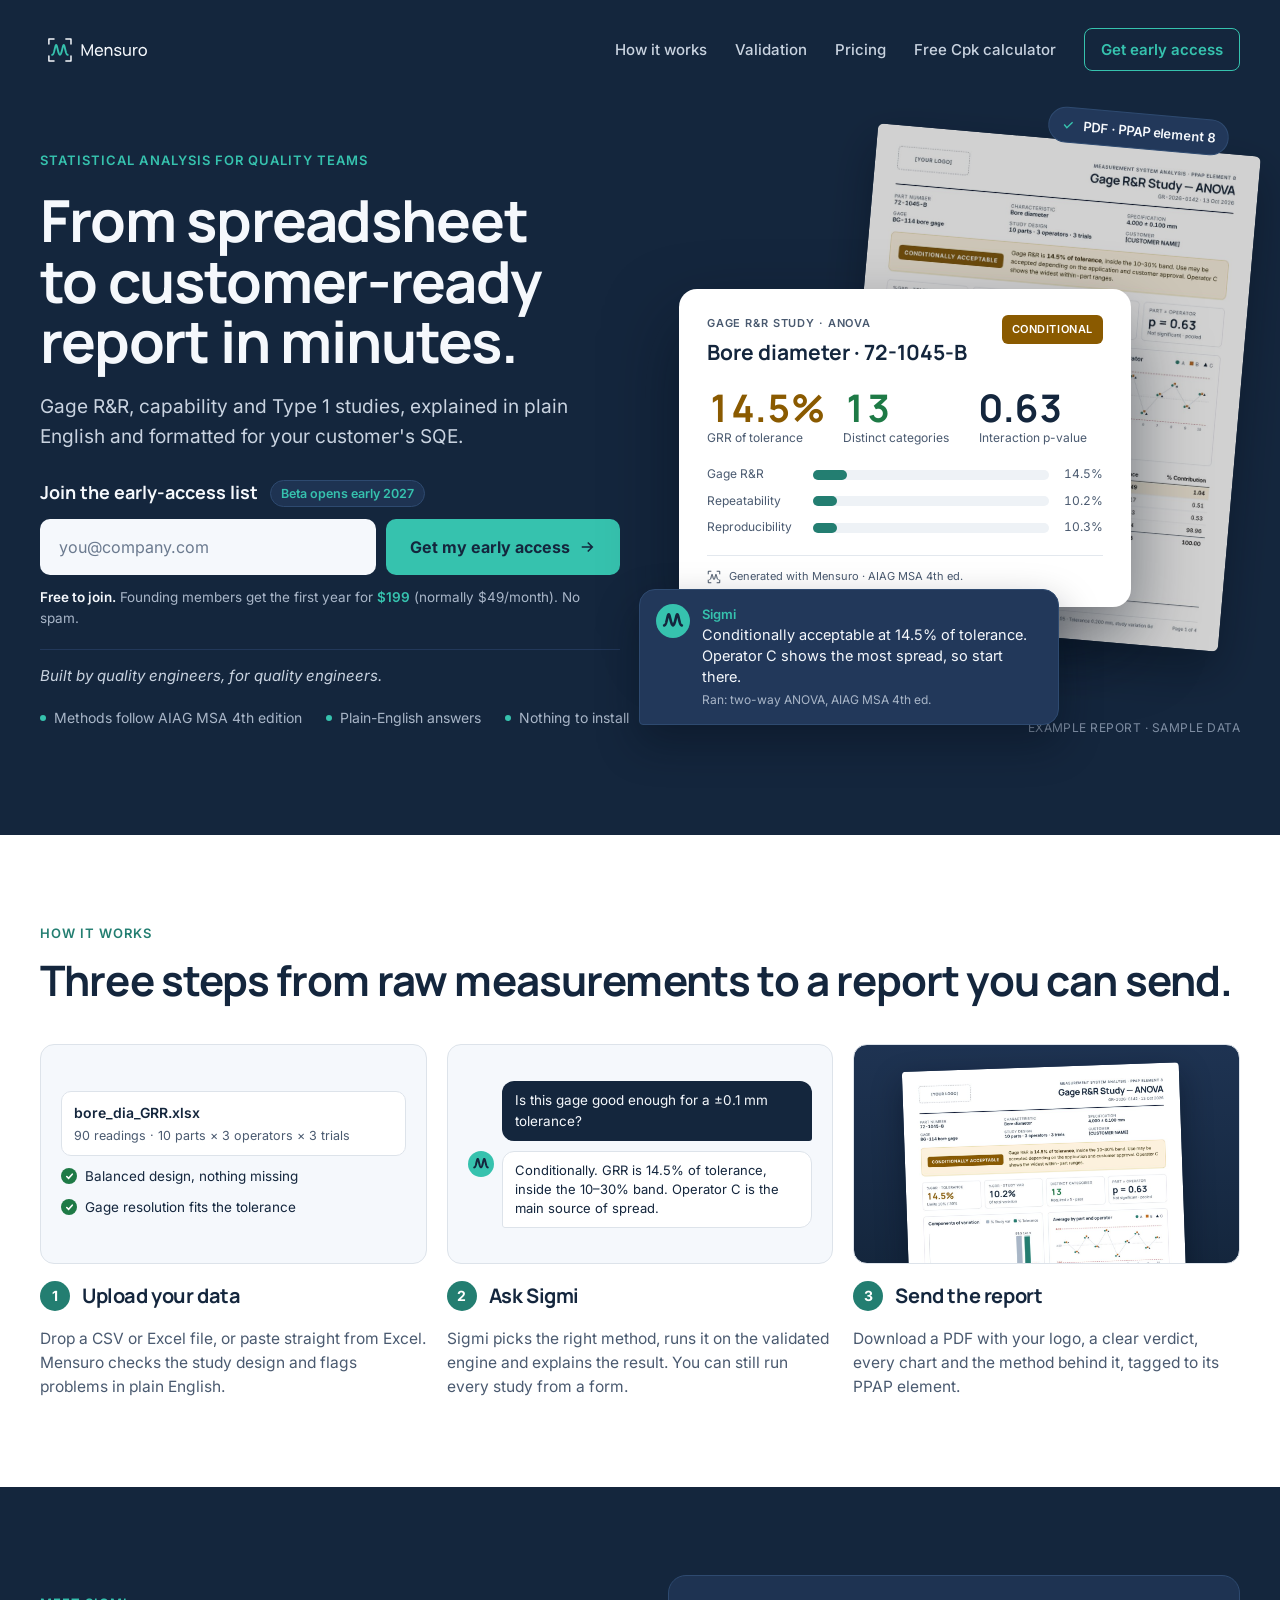
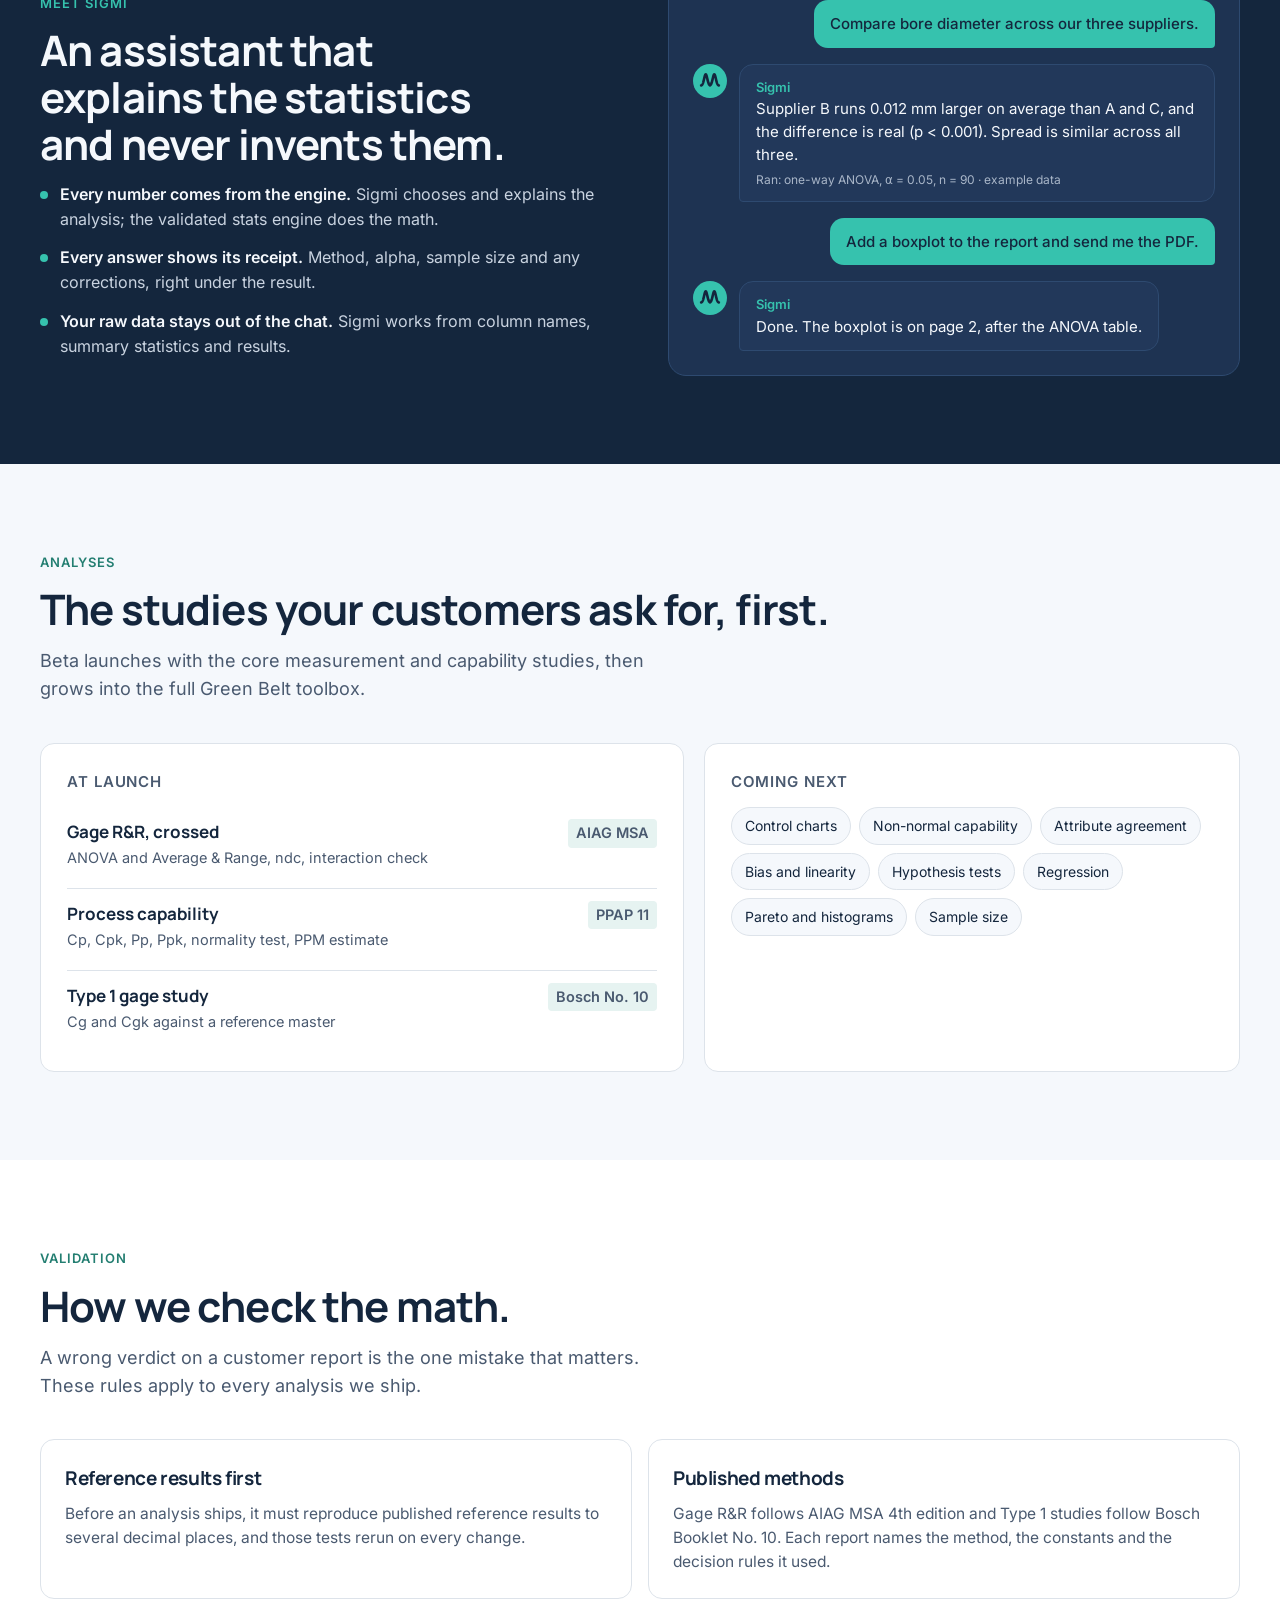
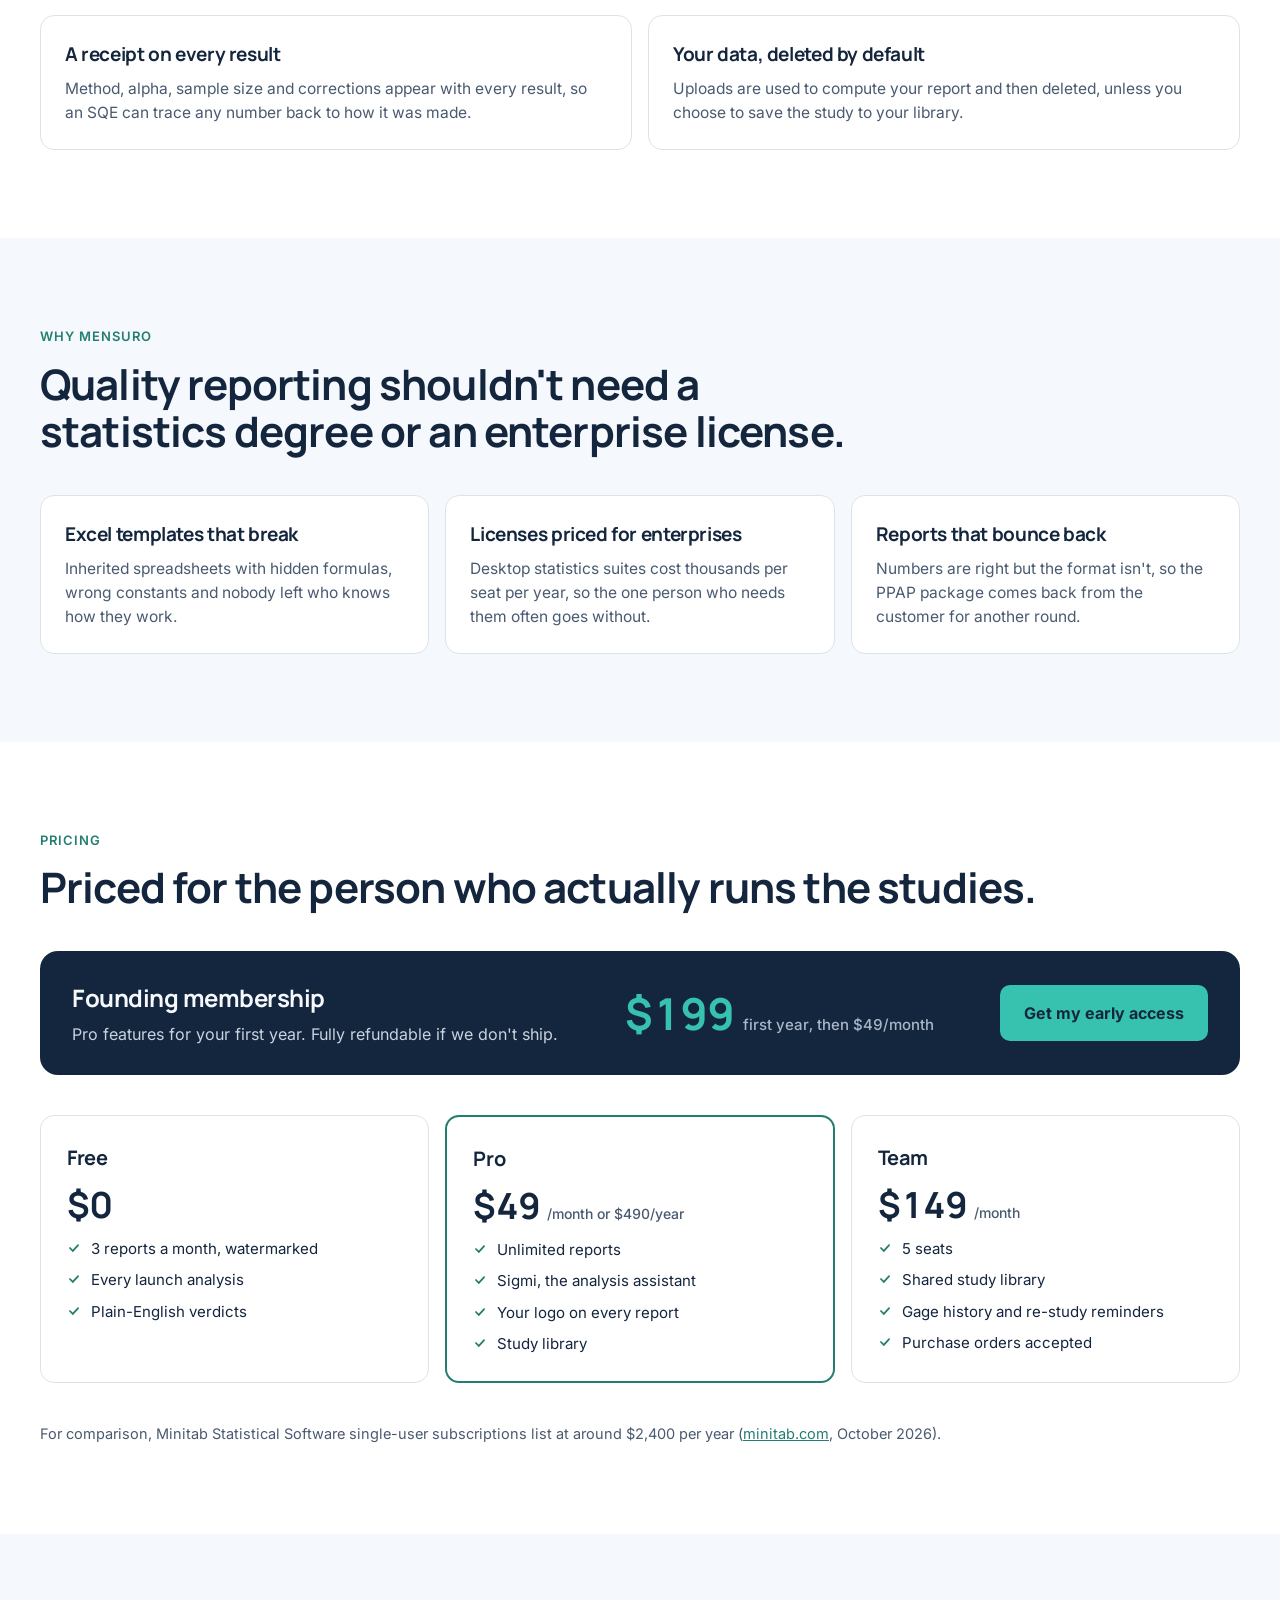
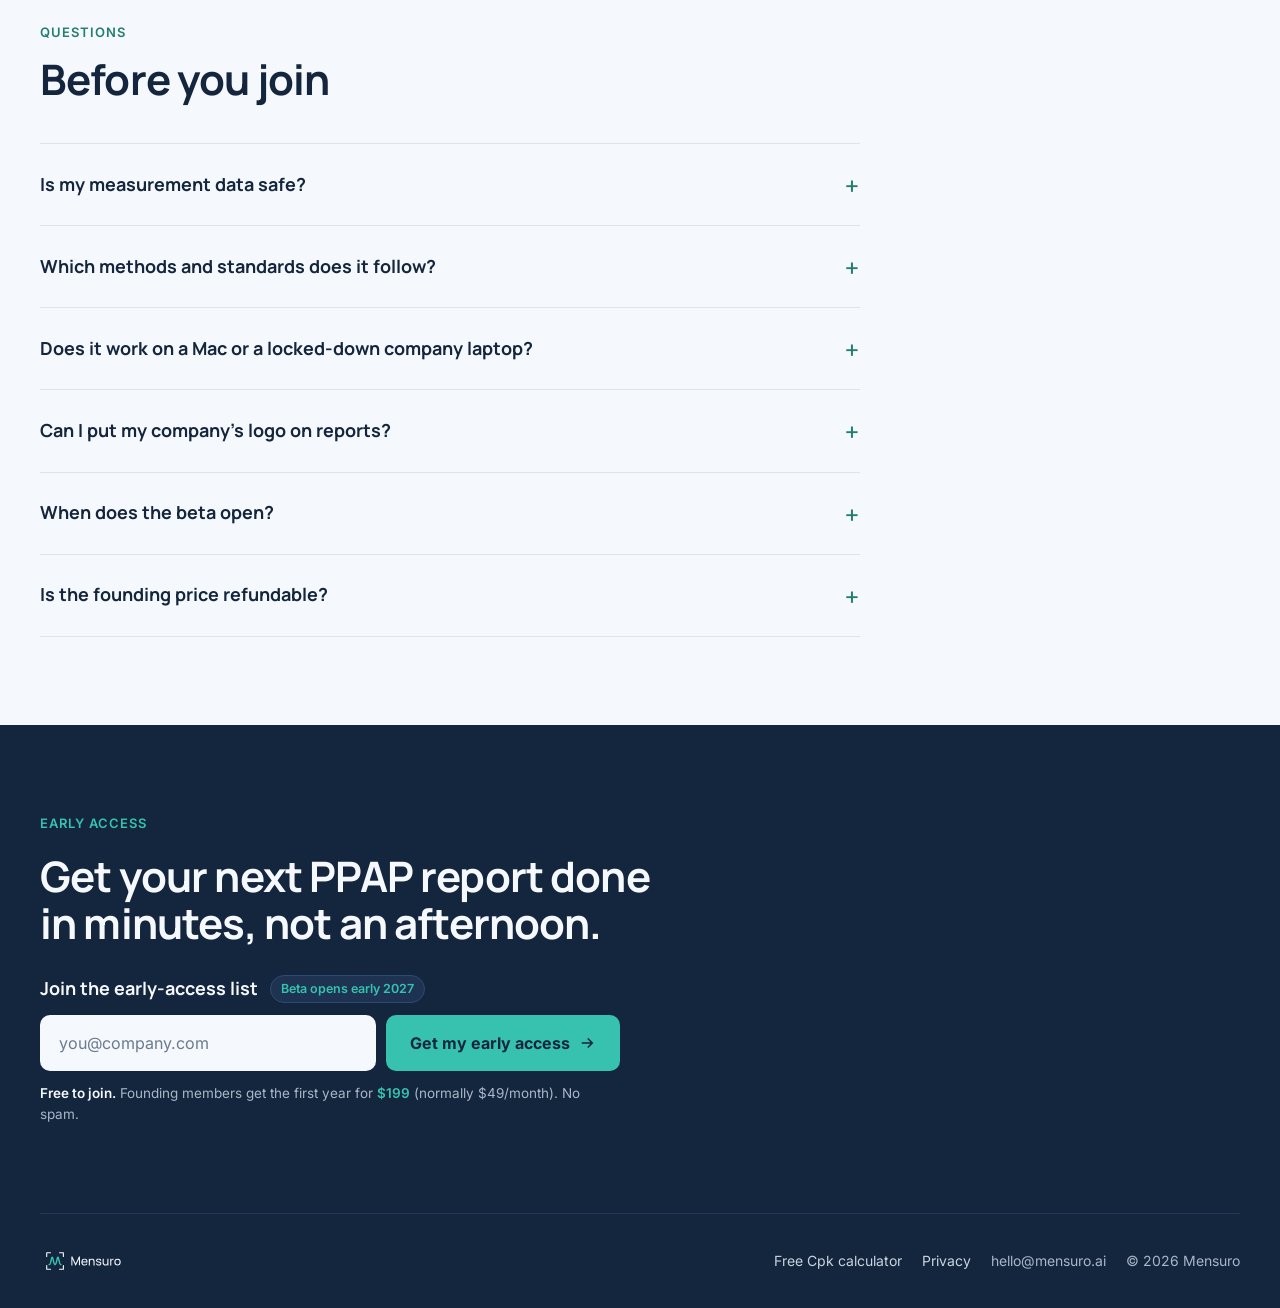
==== index.html @ 9a910d78 "Calculator: "Get the full report" button under the results Primary button beside "Copy results" that" ====
<!doctype html>
<html lang="en">
<head>
<meta charset="utf-8">
<meta name="viewport" content="width=device-width, initial-scale=1, viewport-fit=cover">
<title>Mensuro</title>
<meta name="description" content="Gage R&amp;R, capability and Type 1 studies, explained in plain English and formatted for your customer's SQE. Join the early-access list.">
<link rel="canonical" href="https://mensuro.netlify.app/">
<meta property="og:type" content="website">
<meta property="og:site_name" content="Mensuro">
<meta property="og:title" content="Mensuro: from spreadsheet to customer-ready report in minutes">
<meta property="og:description" content="Statistical analysis for quality teams. Gage R&amp;R, capability and Type 1 studies in plain English. Join the early-access list.">
<meta property="og:url" content="https://mensuro.netlify.app/">
<meta property="og:image" content="https://mensuro.netlify.app/assets/og-image.jpg">
<meta name="twitter:card" content="summary_large_image">
<meta name="theme-color" content="#14263D">
<link rel="icon" href="assets/mensuro-favicon.svg" type="image/svg+xml">
<link rel="icon" href="assets/favicon-32.png" sizes="32x32" type="image/png">
<link rel="apple-touch-icon" href="assets/apple-touch-icon.png">
<link rel="stylesheet" href="assets/fonts.css?v=20261018d">
<link rel="stylesheet" href="assets/site.css?v=20261018d">
<!-- Analytics: once Plausible (or similar) is set up, add its one-line script tag here. -->
</head>
<body>

<div class="band band-ink">
  <div class="wrap">
    <header class="nav">
      <a href="#top" aria-label="Mensuro home"><img src="assets/mensuro-lockup-dark-bg.svg" alt="Mensuro" width="423" height="148"></a>
      <nav class="nav-links" aria-label="Main">
        <a href="#how">How it works</a>
        <a href="#validation">Validation</a>
        <a href="#pricing">Pricing</a>
        <a href="cpk-calculator.html">Free Cpk calculator</a>
        <a class="nav-cta" href="#join">Get early access</a>
      </nav>
    </header>

    <main id="top">
      <section class="hero" aria-labelledby="hero-title">
        <div class="hero-copy">
          <div class="eyebrow">Statistical analysis for quality teams</div>
          <h1 id="hero-title">From spreadsheet to customer-ready report in minutes.</h1>
          <p class="sub">Gage R&amp;R, capability and Type 1 studies, explained in plain English and formatted for your customer's SQE.</p>

          <form class="join join-form" id="join" name="early-access" action="thanks.html" method="POST" data-netlify="true" netlify-honeypot="company-website" novalidate>
            <input type="hidden" name="form-name" value="early-access">
            <input type="hidden" name="source" value="hero">
            <p hidden><label>Leave this empty <input name="company-website"></label></p>
            <label class="join-label" for="email-hero">Join the early-access list <span class="when">Beta opens early 2027</span></label>
            <div class="join-row">
              <input id="email-hero" name="email_address" type="email" autocomplete="email" placeholder="you@company.com" required>
              <button class="btn" type="submit">Get my early access
                <svg width="18" height="18" viewBox="0 0 24 24" fill="none" stroke="currentColor" stroke-width="2.2" aria-hidden="true"><path d="M5 12h14M13 6l6 6-6 6"/></svg>
              </button>
            </div>
            <p class="form-error" role="alert" hidden></p>
            <p class="micro"><b>Free to join.</b> Founding members get the first year for <b class="price">$199</b> (normally $49/month). No spam.</p>
          </form>

          <p class="founder">Built by quality engineers, for quality engineers.</p>
          <ul class="trust">
            <li>Methods follow AIAG MSA 4th edition</li>
            <li>Plain-English answers</li>
            <li>Nothing to install</li>
          </ul>
        </div>

        <div class="hero-visual" aria-label="Example Mensuro result with a customer-ready report behind it">
          <div class="sheet-tag">
            <svg width="14" height="14" viewBox="0 0 24 24" fill="none" stroke="#36C2AE" stroke-width="2.4" aria-hidden="true"><path d="M5 12l5 5 9-10"/></svg>PDF · PPAP element 8
          </div>
          <div class="sheet"><img src="assets/report-page.jpg" alt="Example page 1 of a Gage R&amp;R report" width="960" height="1242" loading="eager"></div>

          <div class="card">
            <div class="card-top">
              <div><div class="card-label">Gage R&amp;R study · ANOVA</div><div class="card-title">Bore diameter · 72-1045-B</div></div>
              <span class="pill-cond">CONDITIONAL</span>
            </div>
            <div class="kpis">
              <div><div class="kv" style="color: var(--cond)">14.5%</div><div class="kl">GRR of tolerance</div></div>
              <div><div class="kv" style="color: var(--pass)">13</div><div class="kl">Distinct categories</div></div>
              <div><div class="kv">0.63</div><div class="kl">Interaction p-value</div></div>
            </div>
            <div class="bars">
              <div class="bar"><span>Gage R&amp;R</span><div class="track"><div class="fill" style="width: 14.5%"></div></div><span class="v">14.5%</span></div>
              <div class="bar"><span>Repeatability</span><div class="track"><div class="fill" style="width: 10.2%"></div></div><span class="v">10.2%</span></div>
              <div class="bar"><span>Reproducibility</span><div class="track"><div class="fill" style="width: 10.3%"></div></div><span class="v">10.3%</span></div>
            </div>
            <div class="card-foot"><img src="assets/mensuro-mark-mono-ink.svg" alt="" width="14" height="14">Generated with Mensuro · AIAG MSA 4th ed.</div>
          </div>

          <div class="bubble">
            <img src="assets/sigmi-avatar.svg" alt="" width="34" height="34">
            <div>
              <div class="who">Sigmi</div>
              <div class="said">Conditionally acceptable at 14.5% of tolerance. Operator C shows the most spread, so start there.</div>
              <div class="receipt">Ran: two-way ANOVA, AIAG MSA 4th ed.</div>
            </div>
          </div>
          <div class="example-note">Example report · sample data</div>
        </div>
      </section>
    </main>
  </div>
</div>

<div class="band band-white">
  <section class="wrap section" id="how" aria-labelledby="how-title">
    <div class="head">
      <div class="eyebrow">How it works</div>
      <h2 class="h2" id="how-title">Three steps from raw measurements to a report you can send.</h2>
    </div>
    <div class="steps">
      <div class="step">
        <div class="step-visual">
          <div class="file-chip">bore_dia_GRR.xlsx<small>90 readings · 10 parts × 3 operators × 3 trials</small></div>
          <div class="check">Balanced design, nothing missing</div>
          <div class="check">Gage resolution fits the tolerance</div>
        </div>
        <div class="step-head"><span class="step-num">1</span><h3>Upload your data</h3></div>
        <p>Drop a CSV or Excel file, or paste straight from Excel. Mensuro checks the study design and flags problems in plain English.</p>
      </div>
      <div class="step">
        <div class="step-visual">
          <div class="mini-msg">Is this gage good enough for a ±0.1 mm tolerance?</div>
          <div class="mini-reply"><img src="assets/sigmi-avatar.svg" alt="" width="26" height="26"><div>Conditionally. GRR is 14.5% of tolerance, inside the 10–30% band. Operator C is the main source of spread.</div></div>
        </div>
        <div class="step-head"><span class="step-num">2</span><h3>Ask Sigmi</h3></div>
        <p>Sigmi picks the right method, runs it on the validated engine and explains the result. You can still run every study from a form.</p>
      </div>
      <div class="step">
        <div class="step-visual report"><img src="assets/report-page.jpg" alt="" width="960" height="1242" loading="lazy"></div>
        <div class="step-head"><span class="step-num">3</span><h3>Send the report</h3></div>
        <p>Download a PDF with your logo, a clear verdict, every chart and the method behind it, tagged to its PPAP element.</p>
      </div>
    </div>
  </section>
</div>

<div class="band band-ink">
  <section class="wrap section" aria-labelledby="sigmi-title">
    <div class="sigmi">
      <div class="head">
        <div class="eyebrow">Meet Sigmi</div>
        <h2 class="h2" id="sigmi-title">An assistant that explains the statistics and never invents them.</h2>
        <ul class="rules">
          <li><span><b>Every number comes from the engine.</b> Sigmi chooses and explains the analysis; the validated stats engine does the math.</span></li>
          <li><span><b>Every answer shows its receipt.</b> Method, alpha, sample size and any corrections, right under the result.</span></li>
          <li><span><b>Your raw data stays out of the chat.</b> Sigmi works from column names, summary statistics and results.</span></li>
        </ul>
      </div>
      <div class="chat" aria-label="Example conversation with Sigmi">
        <div class="you">Compare bore diameter across our three suppliers.</div>
        <div class="her"><img src="assets/sigmi-avatar.svg" alt="" width="34" height="34">
          <div><div class="who">Sigmi</div>Supplier B runs 0.012 mm larger on average than A and C, and the difference is real (p &lt; 0.001). Spread is similar across all three.<div class="receipt">Ran: one-way ANOVA, α = 0.05, n = 90 · example data</div></div>
        </div>
        <div class="you">Add a boxplot to the report and send me the PDF.</div>
        <div class="her"><img src="assets/sigmi-avatar.svg" alt="" width="34" height="34">
          <div><div class="who">Sigmi</div>Done. The boxplot is on page 2, after the ANOVA table.</div>
        </div>
      </div>
    </div>
  </section>
</div>

<div class="band band-paper">
  <section class="wrap section" aria-labelledby="analyses-title">
    <div class="head">
      <div class="eyebrow">Analyses</div>
      <h2 class="h2" id="analyses-title">The studies your customers ask for, first.</h2>
      <p class="lede">Beta launches with the core measurement and capability studies, then grows into the full Green Belt toolbox.</p>
    </div>
    <div class="analyses">
      <div class="panel">
        <h3>At launch</h3>
        <div class="row"><div class="row-text"><strong>Gage R&amp;R, crossed</strong><span>ANOVA and Average &amp; Range, ndc, interaction check</span></div><span class="tag">AIAG MSA</span></div>
        <div class="row"><div class="row-text"><strong>Process capability</strong><span>Cp, Cpk, Pp, Ppk, normality test, PPM estimate</span></div><span class="tag">PPAP 11</span></div>
        <div class="row"><div class="row-text"><strong>Type 1 gage study</strong><span>Cg and Cgk against a reference master</span></div><span class="tag">Bosch No. 10</span></div>
      </div>
      <div class="panel">
        <h3>Coming next</h3>
        <ul class="soon">
          <li>Control charts</li><li>Non-normal capability</li><li>Attribute agreement</li><li>Bias and linearity</li>
          <li>Hypothesis tests</li><li>Regression</li><li>Pareto and histograms</li><li>Sample size</li>
        </ul>
      </div>
    </div>
  </section>
</div>

<div class="band band-white">
  <section class="wrap section" id="validation" aria-labelledby="validation-title">
    <div class="head">
      <div class="eyebrow">Validation</div>
      <h2 class="h2" id="validation-title">How we check the math.</h2>
      <p class="lede">A wrong verdict on a customer report is the one mistake that matters. These rules apply to every analysis we ship.</p>
    </div>
    <div class="checks">
      <div class="vcard"><h3>Reference results first</h3><p>Before an analysis ships, it must reproduce published reference results to several decimal places, and those tests rerun on every change.</p></div>
      <div class="vcard"><h3>Published methods</h3><p>Gage R&amp;R follows AIAG MSA 4th edition and Type 1 studies follow Bosch Booklet No. 10. Each report names the method, the constants and the decision rules it used.</p></div>
      <div class="vcard"><h3>A receipt on every result</h3><p>Method, alpha, sample size and corrections appear with every result, so an SQE can trace any number back to how it was made.</p></div>
      <div class="vcard"><h3>Your data, deleted by default</h3><p>Uploads are used to compute your report and then deleted, unless you choose to save the study to your library.</p></div>
    </div>
  </section>
</div>

<div class="band band-paper">
  <section class="wrap section" aria-labelledby="problem-title">
    <div class="head">
      <div class="eyebrow">Why Mensuro</div>
      <h2 class="h2" id="problem-title">Quality reporting shouldn't need a statistics degree or an enterprise license.</h2>
    </div>
    <div class="problems">
      <div class="problem"><h3>Excel templates that break</h3><p>Inherited spreadsheets with hidden formulas, wrong constants and nobody left who knows how they work.</p></div>
      <div class="problem"><h3>Licenses priced for enterprises</h3><p>Desktop statistics suites cost thousands per seat per year, so the one person who needs them often goes without.</p></div>
      <div class="problem"><h3>Reports that bounce back</h3><p>Numbers are right but the format isn't, so the PPAP package comes back from the customer for another round.</p></div>
    </div>
  </section>
</div>

<div class="band band-white">
  <section class="wrap section" id="pricing" aria-labelledby="pricing-title">
    <div class="head">
      <div class="eyebrow">Pricing</div>
      <h2 class="h2" id="pricing-title">Priced for the person who actually runs the studies.</h2>
    </div>
    <div class="founding">
      <div>
        <h3>Founding membership</h3>
        <p>Pro features for your first year. Fully refundable if we don't ship.</p>
      </div>
      <div class="amount">$199 <small>first year, then $49/month</small></div>
      <a class="btn" href="#join">Get my early access</a>
    </div>
    <div class="plans">
      <div class="plan">
        <h3>Free</h3>
        <div class="price">$0</div>
        <ul><li>3 reports a month, watermarked</li><li>Every launch analysis</li><li>Plain-English verdicts</li></ul>
      </div>
      <div class="plan featured">
        <h3>Pro</h3>
        <div class="price">$49 <small>/month or $490/year</small></div>
        <ul><li>Unlimited reports</li><li>Sigmi, the analysis assistant</li><li>Your logo on every report</li><li>Study library</li></ul>
      </div>
      <div class="plan">
        <h3>Team</h3>
        <div class="price">$149 <small>/month</small></div>
        <ul><li>5 seats</li><li>Shared study library</li><li>Gage history and re-study reminders</li><li>Purchase orders accepted</li></ul>
      </div>
    </div>
    <p class="compare">For comparison, Minitab Statistical Software single-user subscriptions list at around $2,400 per year (<a href="https://www.minitab.com/try-buy/" target="_blank" rel="noopener">minitab.com</a>, October 2026).</p>
  </section>
</div>

<div class="band band-paper">
  <section class="wrap section" aria-labelledby="faq-title">
    <div class="head">
      <div class="eyebrow">Questions</div>
      <h2 class="h2" id="faq-title">Before you join</h2>
    </div>
    <div class="faq">
      <details><summary>Is my measurement data safe?</summary><p>Uploads are used only to compute your report and are deleted afterward unless you save the study. Sigmi sees column names, summary statistics and results, not your raw measurements. We never sell your data, and we share it only with the services that run Mensuro, listed on our <a href="privacy.html">privacy page</a>.</p></details>
      <details><summary>Which methods and standards does it follow?</summary><p>Gage R&amp;R follows AIAG MSA 4th edition with both the ANOVA and Average &amp; Range methods. Type 1 studies use the Cg and Cgk method of Bosch Booklet No. 10. Capability uses the standard Cp, Cpk, Pp and Ppk definitions with a normality check.</p></details>
      <details><summary>Does it work on a Mac or a locked-down company laptop?</summary><p>Yes. Mensuro runs in any modern browser, so there is nothing to install and nothing for IT to approve on your machine.</p></details>
      <details><summary>Can I put my company's logo on reports?</summary><p>Yes, on Pro, Team and founding memberships. The customer-facing report leads with your brand; Mensuro appears only in a small footer line.</p></details>
      <details><summary>When does the beta open?</summary><p>Early 2027. Everyone on the early-access list hears first, in the order they joined.</p></details>
      <details><summary>Is the founding price refundable?</summary><p>Yes. If we don't ship, you get a full refund. Joining the early-access list itself is free.</p></details>
    </div>
  </section>
</div>

<div class="band band-ink">
  <div class="wrap">
    <section class="final" aria-labelledby="final-title">
      <div class="eyebrow">Early access</div>
      <h2 class="h2" id="final-title">Get your next PPAP report done in minutes, not an afternoon.</h2>
      <form class="join join-form" name="early-access" action="thanks.html" method="POST" data-netlify="true" netlify-honeypot="company-website" novalidate>
        <input type="hidden" name="form-name" value="early-access">
        <input type="hidden" name="source" value="final">
        <p hidden><label>Leave this empty <input name="company-website"></label></p>
        <label class="join-label" for="email-final">Join the early-access list <span class="when">Beta opens early 2027</span></label>
        <div class="join-row">
          <input id="email-final" name="email_address" type="email" autocomplete="email" placeholder="you@company.com" required>
          <button class="btn" type="submit">Get my early access
            <svg width="18" height="18" viewBox="0 0 24 24" fill="none" stroke="currentColor" stroke-width="2.2" aria-hidden="true"><path d="M5 12h14M13 6l6 6-6 6"/></svg>
          </button>
        </div>
        <p class="form-error" role="alert" hidden></p>
        <p class="micro"><b>Free to join.</b> Founding members get the first year for <b class="price">$199</b> (normally $49/month). No spam.</p>
      </form>
    </section>
    <footer class="footer">
      <img src="assets/mensuro-lockup-dark-bg.svg" alt="Mensuro" width="423" height="148">
      <nav aria-label="Footer">
        <a href="cpk-calculator.html">Free Cpk calculator</a>
        <a href="privacy.html">Privacy</a>
        <span>hello@mensuro.ai</span>
        <span>© 2026 Mensuro</span>
      </nav>
    </footer>
  </div>
</div>

<script src="assets/site.js?v=20261018d"></script>
</body>
</html>
---- assets/fonts.css ----
/* Self-hosted fonts (SIL Open Font License; see fonts/LICENSE-*.txt). No third-party font requests. */
@font-face { font-family: 'Inter'; font-style: normal; font-weight: 400; font-display: swap; src: url(fonts/inter-latin-400-normal.woff2) format('woff2'); }
@font-face { font-family: 'Inter'; font-style: normal; font-weight: 500; font-display: swap; src: url(fonts/inter-latin-500-normal.woff2) format('woff2'); }
@font-face { font-family: 'Inter'; font-style: normal; font-weight: 600; font-display: swap; src: url(fonts/inter-latin-600-normal.woff2) format('woff2'); }
@font-face { font-family: 'Inter'; font-style: normal; font-weight: 700; font-display: swap; src: url(fonts/inter-latin-700-normal.woff2) format('woff2'); }
@font-face { font-family: 'Inter'; font-style: italic; font-weight: 400; font-display: swap; src: url(fonts/inter-latin-400-italic.woff2) format('woff2'); }
@font-face { font-family: 'Manrope'; font-style: normal; font-weight: 500; font-display: swap; src: url(fonts/manrope-latin-500-normal.woff2) format('woff2'); }
@font-face { font-family: 'Manrope'; font-style: normal; font-weight: 600; font-display: swap; src: url(fonts/manrope-latin-600-normal.woff2) format('woff2'); }
@font-face { font-family: 'Manrope'; font-style: normal; font-weight: 700; font-display: swap; src: url(fonts/manrope-latin-700-normal.woff2) format('woff2'); }
---- assets/site.css ----
/* Mensuro marketing site.
   Layout: dark ink hero and Sigmi band bracket light working sections; one 1200px column with a 16px+ gutter.
   Single-theme by design (brand guide colors), so every color is set explicitly. */
:root {
  --ink: #14263D;
  --ink-2: #1E3352;
  --ink-3: #22385A;
  --ink-line: #2E4A70;
  --teal: #36C2AE;
  --teal-deep: #237E71;
  --teal-tint: #E6F3F1;
  --paper: #F5F8FC;
  --white: #FFFFFF;
  --text: #14263D;
  --muted: #4A5A70;
  --line: #DDE3EA;
  --on-dark: #F5F8FC;
  --on-dark-2: #C9D3E0;
  --on-dark-3: #A9B6C8;
  --pass: #1E7A46;
  --cond: #8A5A00;
  --cond-tint: #FBF1DC;
  --display: 'Manrope', 'Segoe UI', system-ui, sans-serif;
  --body: 'Inter', 'Segoe UI', system-ui, -apple-system, sans-serif;
  --gutter-l: max(16px, env(safe-area-inset-left, 0px));
  --gutter-r: max(16px, env(safe-area-inset-right, 0px));
}

* { box-sizing: border-box; }
html { scroll-behavior: smooth; }
@media (prefers-reduced-motion: reduce) { html { scroll-behavior: auto; } }
body { margin: 0; background: var(--paper); color: var(--text); font-family: var(--body); font-size: 16px; line-height: 1.55; -webkit-font-smoothing: antialiased; }
img { max-width: 100%; height: auto; display: block; }
a { color: var(--teal-deep); }
a:focus-visible, button:focus-visible, input:focus-visible, summary:focus-visible, label:focus-within { outline: 3px solid var(--teal); outline-offset: 2px; }
h1, h2, h3 { font-family: var(--display); letter-spacing: -0.02em; text-wrap: balance; margin: 0; }
p { margin: 0; }
.num { font-variant-numeric: tabular-nums; }

.band { padding-left: var(--gutter-l); padding-right: var(--gutter-r); }
.band-ink { background: var(--ink); color: var(--on-dark); }
.band-paper { background: var(--paper); }
.band-white { background: var(--white); }
.wrap { max-width: 1200px; margin: 0 auto; }
.section { padding-block: 88px; display: flex; flex-direction: column; gap: 40px; }
.eyebrow { font-size: 13px; font-weight: 600; letter-spacing: 0.08em; text-transform: uppercase; color: var(--teal-deep); }
.band-ink .eyebrow { color: var(--teal); }
.h2 { font-size: clamp(30px, 4vw, 42px); font-weight: 700; line-height: 1.12; }
.lede { font-size: 18px; color: var(--muted); max-width: 640px; }
.band-ink .lede { color: var(--on-dark-2); }
.head { display: flex; flex-direction: column; gap: 14px; }

/* nav */
.nav { display: flex; align-items: center; justify-content: space-between; gap: 20px; padding-block: 28px; flex-wrap: wrap; }
.nav img { height: 40px; width: auto; }
.nav-links { display: flex; align-items: center; gap: 28px; flex-wrap: wrap; }
.nav-links a { color: var(--on-dark-2); text-decoration: none; font-size: 15px; font-weight: 500; }
.nav-links a:hover { color: var(--on-dark); }
.nav-links .nav-cta { color: var(--teal); border: 1px solid var(--teal); border-radius: 8px; padding: 9px 16px; font-weight: 600; }
@media (max-width: 760px) { .nav-links a:not(.nav-cta) { display: none; } }

/* hero */
.hero { display: grid; grid-template-columns: minmax(0, 1fr) minmax(0, 0.95fr); gap: 48px; align-items: center; padding-block: 40px 96px; }
.hero-copy { display: flex; flex-direction: column; gap: 20px; min-width: 0; }
.hero h1 { font-size: clamp(38px, 5.2vw, 58px); line-height: 1.05; color: var(--on-dark); }
.hero .sub { font-size: 19px; color: var(--on-dark-2); max-width: 560px; }

.join { display: flex; flex-direction: column; gap: 12px; margin-top: 8px; max-width: 580px; }
.join-label { display: flex; align-items: center; gap: 12px; flex-wrap: wrap; font-family: var(--display); font-weight: 700; font-size: 18px; color: var(--on-dark); }
.when { font-family: var(--body); font-size: 12.5px; font-weight: 600; color: var(--teal); background: var(--ink-2); border: 1px solid var(--ink-line); border-radius: 20px; padding: 3px 10px; }
.join-row { display: flex; gap: 10px; flex-wrap: wrap; }
.join-row input { flex: 1 1 240px; min-width: 0; height: 56px; border-radius: 10px; border: 1px solid transparent; background: var(--paper); color: var(--text); font: inherit; font-size: 16px; padding: 0 18px; }
.join-row input::placeholder { color: #6B7A8F; }
.btn { height: 56px; padding: 0 24px; border-radius: 10px; border: 0; background: var(--teal); color: var(--ink); font: inherit; font-weight: 700; font-size: 16px; display: inline-flex; align-items: center; justify-content: center; gap: 8px; cursor: pointer; text-decoration: none; }
.btn:hover { background: #4FD0BD; }
.btn svg { flex: none; }
.micro { font-size: 13.5px; color: var(--on-dark-3); }
.micro b { color: var(--on-dark); font-weight: 600; }
.micro .price { color: var(--teal); }
.form-error { font-size: 14px; color: #FFB4A8; }
.founder { font-size: 15px; font-style: italic; color: var(--on-dark-2); padding-top: 14px; border-top: 1px solid var(--ink-3); max-width: 580px; }
.trust { display: flex; flex-wrap: wrap; gap: 10px 24px; font-size: 14px; color: var(--on-dark-3); list-style: none; padding: 0; margin: 0; }
.trust li { display: flex; align-items: center; gap: 8px; }
.trust li::before { content: ""; width: 6px; height: 6px; border-radius: 3px; background: var(--teal); }

.hero-visual { position: relative; min-height: 600px; min-width: 0; }
.sheet { position: absolute; right: 0; top: 0; width: 72%; max-width: 384px; transform: rotate(5deg); border-radius: 6px; overflow: hidden; box-shadow: 0 20px 44px rgba(4, 12, 24, 0.35); filter: brightness(0.82) saturate(0.85); }
.sheet-tag { position: absolute; right: 2%; top: -26px; transform: rotate(5deg); white-space: nowrap; background: var(--ink-3); border: 1px solid var(--ink-line); color: var(--on-dark); font-size: 13px; font-weight: 600; padding: 7px 12px; border-radius: 20px; display: flex; align-items: center; gap: 8px; z-index: 1; }
.card { position: absolute; left: 0; top: 150px; width: min(452px, 92%); background: var(--white); color: var(--text); border-radius: 18px; padding: 26px 28px 22px; display: flex; flex-direction: column; gap: 18px; box-shadow: 0 34px 70px rgba(4, 12, 24, 0.5); z-index: 2; }
.card-top { display: flex; justify-content: space-between; align-items: flex-start; gap: 12px; }
.card-label { font-size: 11px; font-weight: 600; letter-spacing: 0.08em; text-transform: uppercase; color: var(--muted); }
.card-title { font-family: var(--display); font-weight: 700; font-size: 21px; margin-top: 4px; }
.pill-cond { flex: none; padding: 6px 10px; border-radius: 6px; background: var(--cond); color: var(--white); font-size: 11px; font-weight: 600; letter-spacing: 0.05em; }
.kpis { display: grid; grid-template-columns: repeat(3, minmax(0, 1fr)); gap: 12px; }
.kv { font-family: var(--display); font-weight: 700; font-size: clamp(28px, 3vw, 38px); line-height: 1.1; font-variant-numeric: tabular-nums; }
.kl { font-size: 12px; color: var(--muted); }
.bars { display: flex; flex-direction: column; gap: 8px; }
.bar { display: grid; grid-template-columns: 96px minmax(0, 1fr) 44px; align-items: center; gap: 10px; font-size: 12px; color: var(--muted); }
.bar .track { height: 10px; background: #EEF2F6; border-radius: 5px; }
.bar .fill { height: 10px; background: var(--teal-deep); border-radius: 5px; }
.bar .v { text-align: right; font-variant-numeric: tabular-nums; }
.card-foot { display: flex; align-items: center; gap: 8px; padding-top: 12px; border-top: 1px solid #E3E8EE; font-size: 11px; color: var(--muted); }
.card-foot img { height: 14px; width: auto; }
.bubble { position: absolute; left: -40px; top: 450px; width: min(420px, 96%); display: flex; gap: 12px; align-items: flex-start; background: var(--ink-3); border: 1px solid var(--ink-line); border-radius: 16px 16px 16px 4px; padding: 14px 16px; box-shadow: 0 18px 40px rgba(4, 12, 24, 0.4); z-index: 3; }
.bubble img { width: 34px; height: 34px; flex: none; }
.who { font-size: 13px; font-weight: 600; color: var(--teal); }
.said { font-size: 14.5px; line-height: 1.45; color: var(--on-dark); }
.receipt { font-size: 12px; color: var(--on-dark-3); margin-top: 4px; }
.example-note { position: absolute; right: 0; top: 580px; font-size: 12px; letter-spacing: 0.04em; text-transform: uppercase; color: #7F8EA3; }

@media (max-width: 980px) {
  .hero { grid-template-columns: minmax(0, 1fr); padding-block: 24px 64px; }
  .hero-visual { min-height: 0; display: flex; flex-direction: column; gap: 16px; }
  .sheet, .sheet-tag { display: none; }
  .card, .bubble, .example-note { position: static; width: 100%; max-width: 520px; }
  .bubble { margin-top: -28px; margin-left: 16px; width: auto; max-width: 480px; }
}

/* problem */
.problems { display: grid; grid-template-columns: repeat(3, minmax(0, 1fr)); gap: 16px; }
.problem { background: var(--white); border: 1px solid var(--line); border-radius: 14px; padding: 24px; display: flex; flex-direction: column; gap: 8px; }
.problem h3 { font-size: 19px; }
.problem p { color: var(--muted); font-size: 15.5px; }

/* steps */
.steps { display: grid; grid-template-columns: repeat(3, minmax(0, 1fr)); gap: 20px; }
.step { display: flex; flex-direction: column; gap: 16px; min-width: 0; }
.step-visual { background: var(--paper); border: 1px solid var(--line); border-radius: 14px; height: 220px; padding: 20px; display: flex; flex-direction: column; justify-content: center; gap: 10px; overflow: hidden; }
.step-num { width: 30px; height: 30px; border-radius: 15px; background: var(--teal-deep); color: var(--white); font-weight: 700; font-size: 14px; display: inline-flex; align-items: center; justify-content: center; }
.step-head { display: flex; align-items: center; gap: 12px; }
.step h3 { font-size: 20px; }
.step p { color: var(--muted); font-size: 15.5px; }
.file-chip { display: flex; flex-direction: column; align-items: flex-start; gap: 2px; background: var(--white); border: 1px solid var(--line); border-radius: 10px; padding: 10px 12px; font-size: 14px; font-weight: 600; }
.file-chip small { display: block; font-weight: 400; color: var(--muted); font-size: 12.5px; }
.check { display: flex; align-items: center; gap: 8px; font-size: 13.5px; color: var(--text); }
.check::before { content: ""; width: 16px; height: 16px; flex: none; border-radius: 8px; background: var(--pass) url("data:image/svg+xml,%3Csvg xmlns='http://www.w3.org/2000/svg' viewBox='0 0 24 24' fill='none' stroke='white' stroke-width='3.5' stroke-linecap='round'%3E%3Cpath d='M6 12l4 4 8-9'/%3E%3C/svg%3E") center / 11px no-repeat; }
.mini-msg { align-self: flex-end; background: var(--ink); color: var(--on-dark); font-size: 13.5px; padding: 9px 13px; border-radius: 12px 12px 3px 12px; max-width: 90%; }
.mini-reply { display: flex; gap: 8px; align-items: flex-start; }
.mini-reply img { width: 26px; height: 26px; flex: none; }
.mini-reply div { background: var(--white); border: 1px solid var(--line); font-size: 13px; padding: 9px 12px; border-radius: 12px 12px 12px 3px; line-height: 1.45; }
.step-visual.report { padding: 0; justify-content: flex-start; align-items: center; background: linear-gradient(var(--ink-2), var(--ink)); }
.step-visual.report img { width: 72%; margin-top: 22px; border-radius: 4px; box-shadow: 0 12px 30px rgba(4, 12, 24, 0.45); transform: rotate(-2deg); }

/* analyses */
.analyses { display: grid; grid-template-columns: minmax(0, 1.2fr) minmax(0, 1fr); gap: 20px; }
.panel { background: var(--white); border: 1px solid var(--line); border-radius: 14px; padding: 26px; display: flex; flex-direction: column; gap: 6px; }
.panel h3 { font-size: 15px; font-family: var(--body); font-weight: 600; letter-spacing: 0.06em; text-transform: uppercase; color: var(--muted); margin-bottom: 8px; }
.row { display: flex; justify-content: space-between; align-items: baseline; gap: 16px; padding: 12px 0; border-top: 1px solid var(--line); }
.row:first-of-type { border-top: 0; }
.row strong { font-family: var(--display); font-size: 17px; }
.row span { color: var(--muted); font-size: 14.5px; }
.tag { flex: none; font-size: 12px; font-weight: 600; color: var(--teal-deep); background: var(--teal-tint); border-radius: 4px; padding: 3px 8px; }
.row-text { display: flex; flex-direction: column; gap: 2px; min-width: 0; }
.soon { display: flex; flex-wrap: wrap; gap: 8px; }
.soon li { list-style: none; border: 1px solid var(--line); border-radius: 20px; padding: 7px 13px; font-size: 14px; color: var(--text); background: var(--paper); }
.soon { padding: 0; margin: 0; }

/* sigmi */
.sigmi { display: grid; grid-template-columns: minmax(0, 1fr) minmax(0, 1fr); gap: 56px; align-items: center; }
.rules { list-style: none; padding: 0; margin: 0; display: flex; flex-direction: column; gap: 14px; }
.rules li { display: flex; gap: 12px; color: var(--on-dark-2); font-size: 16px; }
.rules li::before { content: ""; width: 8px; height: 8px; margin-top: 9px; border-radius: 4px; background: var(--teal); flex: none; }
.rules b { color: var(--on-dark); font-weight: 600; }
.chat { display: flex; flex-direction: column; gap: 16px; background: var(--ink-2); border: 1px solid var(--ink-line); border-radius: 18px; padding: 24px; }
.chat .you { align-self: flex-end; background: var(--teal); color: var(--ink); font-weight: 500; padding: 12px 16px; border-radius: 14px 14px 4px 14px; max-width: 88%; font-size: 15px; }
.chat .her { display: flex; gap: 12px; align-items: flex-start; }
.chat .her img { width: 34px; height: 34px; flex: none; }
.chat .her > div { background: var(--ink-3); border: 1px solid var(--ink-line); padding: 12px 16px; border-radius: 14px 14px 14px 4px; font-size: 15px; color: var(--on-dark); }

/* validation */
.checks { display: grid; grid-template-columns: repeat(2, minmax(0, 1fr)); gap: 16px; }
.vcard { border: 1px solid var(--line); border-radius: 14px; padding: 24px; display: flex; flex-direction: column; gap: 8px; background: var(--white); }
.vcard h3 { font-size: 19px; }
.vcard p { color: var(--muted); font-size: 15.5px; }

/* pricing */
.founding { background: var(--ink); color: var(--on-dark); border-radius: 18px; padding: 28px 32px; display: flex; justify-content: space-between; align-items: center; gap: 24px; flex-wrap: wrap; }
.founding h3 { font-size: 24px; }
.founding p { color: var(--on-dark-2); margin-top: 6px; }
.founding .amount { font-family: var(--display); font-weight: 700; font-size: 44px; color: var(--teal); line-height: 1; font-variant-numeric: tabular-nums; }
.founding .amount small { font-family: var(--body); font-size: 15px; color: var(--on-dark-3); font-weight: 500; }
.plans { display: grid; grid-template-columns: repeat(3, minmax(0, 1fr)); gap: 16px; }
.plan { background: var(--white); border: 1px solid var(--line); border-radius: 14px; padding: 26px; display: flex; flex-direction: column; gap: 14px; }
.plan h3 { font-size: 20px; }
.plan .price { font-family: var(--display); font-weight: 700; font-size: 36px; line-height: 1; font-variant-numeric: tabular-nums; }
.plan .price small { font-family: var(--body); font-size: 14px; font-weight: 500; color: var(--muted); }
.plan ul { list-style: none; margin: 0; padding: 0; display: flex; flex-direction: column; gap: 8px; font-size: 15px; }
.plan li { display: flex; gap: 10px; }
.plan li::before { content: ""; width: 14px; height: 14px; flex: none; margin-top: 4px; background: url("data:image/svg+xml,%3Csvg xmlns='http://www.w3.org/2000/svg' viewBox='0 0 24 24' fill='none' stroke='%23237E71' stroke-width='3' stroke-linecap='round'%3E%3Cpath d='M5 12l5 5 9-10'/%3E%3C/svg%3E") center / contain no-repeat; }
.plan.featured { border: 2px solid var(--teal-deep); }
.compare { font-size: 14.5px; color: var(--muted); }

/* faq */
.faq { display: flex; flex-direction: column; max-width: 820px; }
.faq details { border-top: 1px solid var(--line); padding: 4px 0; }
.faq details:last-child { border-bottom: 1px solid var(--line); }
.faq summary { cursor: pointer; list-style: none; display: flex; justify-content: space-between; align-items: center; gap: 16px; padding: 18px 0; font-family: var(--display); font-weight: 700; font-size: 18px; }
.faq summary::-webkit-details-marker { display: none; }
.faq summary::after { content: "+"; font-family: var(--body); font-weight: 400; font-size: 24px; color: var(--teal-deep); }
.faq details[open] summary::after { content: "\2212"; }
.faq details p { padding-bottom: 18px; color: var(--muted); max-width: 680px; }

/* final cta */
.final { display: flex; flex-direction: column; align-items: flex-start; gap: 20px; padding-block: 88px; }
.final .h2 { color: var(--on-dark); max-width: 720px; }

/* footer */
.footer { display: flex; justify-content: space-between; align-items: center; gap: 20px; flex-wrap: wrap; padding-block: 32px; border-top: 1px solid var(--ink-3); font-size: 14px; color: var(--on-dark-3); }
.footer img { height: 30px; width: auto; }
.footer nav { display: flex; gap: 20px; flex-wrap: wrap; }
.footer a { color: var(--on-dark-2); text-decoration: none; }
.footer a:hover { color: var(--on-dark); }

@media (max-width: 900px) {
  .problems, .steps, .plans, .analyses, .sigmi, .checks { grid-template-columns: minmax(0, 1fr); }
  .section { padding-block: 64px; }
}

/* thank-you page */
.thanks { padding-block: 24px 80px; display: flex; justify-content: center; }
.tcard { width: 100%; max-width: 720px; background: var(--white); color: var(--text); border-radius: 20px; padding: clamp(24px, 4vw, 40px) clamp(20px, 4vw, 44px) 34px; display: flex; flex-direction: column; gap: 22px; box-shadow: 0 34px 70px rgba(4, 12, 24, 0.5); }
.tok { display: flex; align-items: center; gap: 14px; }
.tick { width: 44px; height: 44px; border-radius: 22px; background: #E4F2EA; display: flex; align-items: center; justify-content: center; flex: none; }
.tcard h1 { font-size: clamp(26px, 3.4vw, 32px); }
.tsub { color: var(--muted); }
fieldset { border: 0; margin: 0; padding: 0; display: flex; flex-direction: column; gap: 10px; min-width: 0; }
legend { font-weight: 600; font-size: 15px; padding: 0; margin-bottom: 10px; }
legend .hint { font-weight: 400; color: var(--muted); font-size: 13.5px; margin-left: 6px; }
.chips { display: flex; flex-wrap: wrap; gap: 8px; }
.chip { position: relative; }
.chip input { position: absolute; opacity: 0; inset: 0; cursor: pointer; }
.chip span { display: inline-flex; align-items: center; min-height: 40px; padding: 0 14px; border-radius: 20px; border: 1px solid #C3CDD9; font-size: 14px; font-weight: 500; color: var(--text); background: var(--white); }
.chip input:checked + span { background: var(--teal-deep); border-color: var(--teal-deep); color: var(--white); }
.chip input:focus-visible + span { outline: 3px solid var(--teal); outline-offset: 2px; }
.offer { display: flex; align-items: center; justify-content: space-between; gap: 20px; flex-wrap: wrap; padding: 18px 20px; border-radius: 14px; background: var(--paper); border: 1px solid var(--line); }
.offer h2 { font-size: 17px; letter-spacing: -0.01em; }
.offer p { font-size: 13.5px; color: var(--muted); margin-top: 4px; }
.btn-deep { height: 48px; padding: 0 20px; border-radius: 10px; background: var(--teal-deep); color: var(--white); font-weight: 600; font-size: 15px; display: inline-flex; align-items: center; text-decoration: none; border: 0; cursor: pointer; font-family: inherit; }
.btn-deep:hover { background: #1B6A5F; }
.btn-ghost { height: 44px; padding: 0 18px; border-radius: 10px; border: 1px solid #C3CDD9; background: var(--white); color: var(--text); font: inherit; font-weight: 600; cursor: pointer; }
.tfoot { display: flex; justify-content: space-between; align-items: center; gap: 16px; flex-wrap: wrap; font-size: 14px; color: var(--muted); }
.saved { font-size: 14px; color: var(--pass); font-weight: 600; }

/* privacy page */
.legal { max-width: 720px; padding-block: 48px 88px; display: flex; flex-direction: column; gap: 18px; }
.legal h1 { font-size: 36px; }
.legal h2 { font-size: 20px; margin-top: 14px; }
.legal p, .legal li { color: var(--muted); }
.legal ul { margin: 0; padding-left: 20px; display: flex; flex-direction: column; gap: 6px; }

/* free Cp/Cpk calculator */
:root { --fail: #B42318; }
.calc-hero { display: flex; flex-direction: column; gap: 18px; padding-block: 40px 136px; max-width: 780px; }
.calc-hero h1 { font-size: clamp(36px, 5vw, 52px); line-height: 1.05; color: var(--on-dark); }
.calc-hero .sub { font-size: 18px; color: var(--on-dark-2); }
.calc { display: grid; grid-template-columns: minmax(0, 0.85fr) minmax(0, 1.15fr); gap: 20px; align-items: start; margin-top: -88px; padding-bottom: 80px; position: relative; }
.calc-card { background: var(--white); border: 1px solid var(--line); border-radius: 16px; padding: clamp(20px, 3vw, 30px); display: flex; flex-direction: column; gap: 20px; min-width: 0; box-shadow: 0 24px 48px rgba(4, 12, 24, 0.14); }
.calc-card h2 { font-size: 22px; }
.field { display: flex; flex-direction: column; gap: 6px; min-width: 0; }
.field label, .field legend { font-weight: 600; font-size: 14.5px; }
.field .hint, .calc .hint { font-weight: 400; color: var(--muted); font-size: 13px; line-height: 1.45; }
.field legend { margin-bottom: 8px; }
.field-row { display: grid; grid-template-columns: repeat(2, minmax(0, 1fr)); gap: 12px; }
.calc input[type="text"], .calc input[type="number"], .calc textarea { font: inherit; font-size: 15px; color: var(--text); background: var(--white); border: 1px solid #C3CDD9; border-radius: 10px; padding: 10px 12px; width: 100%; min-width: 0; }
.calc textarea { display: block; font-family: var(--body); font-variant-numeric: tabular-nums; resize: vertical; min-height: 200px; line-height: 1.5; padding: 12px 14px; background: var(--paper); }
.calc textarea:hover { border-color: #9AA7B8; }
.calc input:focus-visible, .calc textarea:focus-visible { outline: 3px solid var(--teal); outline-offset: 1px; border-color: var(--teal-deep); }
.count { font-size: 13px; color: var(--muted); }
.seg { display: inline-flex; flex-wrap: wrap; gap: 8px; }
.seg label { position: relative; font-weight: 500; }
.seg input { position: absolute; opacity: 0; inset: 0; cursor: pointer; }
.seg span { display: inline-flex; align-items: center; min-height: 40px; padding: 0 14px; border-radius: 20px; border: 1px solid #C3CDD9; font-size: 14px; }
.seg input:checked + span { background: var(--teal-deep); border-color: var(--teal-deep); color: var(--white); }
.seg input:focus-visible + span { outline: 3px solid var(--teal); outline-offset: 2px; }
.calc-error { font-size: 14.5px; color: var(--fail); background: #FDECEA; border-radius: 10px; padding: 10px 12px; }
.calc-actions { display: flex; align-items: center; gap: 10px; flex-wrap: wrap; }
.btn-link { background: none; border: 0; color: var(--teal-deep); font: inherit; font-weight: 600; cursor: pointer; padding: 10px 6px; text-decoration: underline; text-underline-offset: 3px; }
.example-label { font-size: 13px; color: var(--muted); }
.empty { border: 1px dashed #C3CDD9; border-radius: 12px; padding: 40px 20px; text-align: center; color: var(--muted); }
#output { display: flex; flex-direction: column; gap: 18px; }
#output[hidden] { display: none; }
.verdict { display: flex; flex-direction: column; align-items: flex-start; gap: 8px; }
.verdict p { font-size: 15px; color: var(--text); }
.vpill { padding: 6px 12px; border-radius: 6px; color: var(--white); font-size: 13px; font-weight: 700; letter-spacing: 0.04em; text-transform: uppercase; }
.vpill-pass { background: var(--pass); }
.vpill-cond { background: var(--cond); }
.vpill-fail { background: var(--fail); }
.idx { display: grid; grid-template-columns: repeat(4, minmax(0, 1fr)); gap: 10px; }
.idx > div { background: var(--paper); border-radius: 12px; padding: 12px 14px; display: flex; flex-direction: column; gap: 2px; }
.idx > div:first-child { background: var(--teal-tint); }
.iv { font-family: var(--body); font-weight: 700; font-size: clamp(24px, 3vw, 32px); line-height: 1.1; }
.il { font-size: 13px; color: var(--muted); font-weight: 600; }
.hist { margin: 0; display: flex; flex-direction: column; gap: 8px; }
.hist svg { width: 100%; height: 260px; display: block; }
.h-bar { fill: var(--teal-deep); opacity: 0.7; }
.h-area { fill: var(--ink); opacity: 0.06; }
.h-curve { fill: none; stroke: var(--ink); stroke-width: 1.75; stroke-opacity: 0.7; stroke-linejoin: round; }
.h-label-mean { fill: var(--muted); font-weight: 500; }
.h-axis { stroke: #9AA7B8; stroke-width: 1; }
.h-tick { font: 12px var(--body); fill: var(--muted); font-variant-numeric: tabular-nums; }
.h-label { font: 600 12px var(--body); fill: var(--text); font-variant-numeric: tabular-nums; }
.h-spec { stroke: var(--fail); stroke-width: 2; }
.h-mean { stroke: var(--muted); stroke-width: 1.5; stroke-dasharray: 4 4; }
.legend { display: flex; flex-wrap: wrap; gap: 6px 18px; font-size: 13px; color: var(--muted); }
.legend span { display: inline-flex; align-items: center; gap: 6px; }
.legend span::before { content: ""; width: 14px; height: 10px; border-radius: 2px; }
.k-bar::before { background: var(--teal-deep); opacity: 0.7; }
.k-mean::before { width: 14px !important; height: 0 !important; border-top: 2px dashed var(--muted); border-radius: 0 !important; }
.k-curve::before { height: 8px !important; background: rgba(20, 38, 61, 0.08); border-top: 2px solid rgba(20, 38, 61, 0.7); border-radius: 0 !important; }
.k-spec::before { width: 2px !important; height: 14px !important; background: var(--fail); }
.stats { width: 100%; border-collapse: collapse; font-size: 14px; }
.stats th { text-align: left; font-weight: 500; color: var(--muted); padding: 8px 12px 8px 0; vertical-align: top; width: 42%; }
.stats td { padding: 8px 0; overflow-wrap: anywhere; }
.stats tr + tr th, .stats tr + tr td { border-top: 1px solid var(--line); }
.sr { position: absolute; width: 1px; height: 1px; overflow: hidden; clip: rect(0 0 0 0); white-space: nowrap; }
.notes { margin: 0; padding: 12px 14px 12px 32px; background: var(--cond-tint); border-radius: 10px; font-size: 14px; color: #5C3D00; display: flex; flex-direction: column; gap: 6px; }
.notes[hidden] { display: none; }
.copied { font-size: 14px; color: var(--pass); font-weight: 600; }
/* measurement choice */
.choice { display: grid; grid-template-columns: repeat(2, minmax(0, 1fr)); gap: 10px; }
.choice label { position: relative; display: block; }
.choice input { position: absolute; opacity: 0; inset: 0; cursor: pointer; }
.choice span { display: flex; flex-direction: column; gap: 3px; height: 100%; padding: 12px 14px; border: 1px solid #C3CDD9; border-radius: 12px; font-size: 14.5px; }
.choice small { font-size: 12.5px; color: var(--muted); line-height: 1.4; }
.choice input:checked + span { border: 2px solid var(--teal-deep); padding: 11px 13px; background: var(--teal-tint); }
.choice input:focus-visible + span { outline: 3px solid var(--teal); outline-offset: 2px; }
.group-size { display: flex; align-items: center; gap: 10px; flex-wrap: wrap; padding: 10px 14px; background: var(--paper); border-radius: 10px; }
.group-size[hidden] { display: none; }
.group-size label { font-weight: 600; font-size: 14px; }
.calc .group-size input { width: 80px; padding: 8px 10px; }

/* verdict scale */
.scale { position: relative; width: 100%; padding-top: 30px; margin-top: 4px; }
.zones { display: grid; grid-template-columns: 41.5% 17% 41.5%; height: 12px; border-radius: 6px; overflow: hidden; }
.zones span { opacity: 0.22; }
.z-fail { background: var(--fail); } .z-cond { background: var(--cond); } .z-pass { background: var(--pass); }
.scale-fail .z-fail, .scale-cond .z-cond, .scale-pass .z-pass { opacity: 1; }
.marker { position: absolute; top: 0; bottom: 34px; width: 0; }
.marker::after { content: ""; position: absolute; left: -2px; top: 24px; width: 4px; height: 24px; border-radius: 2px; background: var(--ink); box-shadow: 0 0 0 2px var(--white); }
.marker span { position: absolute; top: 0; left: 0; transform: translateX(-50%); white-space: nowrap; font-size: 12.5px; font-weight: 700; color: var(--ink); font-variant-numeric: tabular-nums; }
.marker.at-start span { transform: none; left: -4px; }
.marker.at-end span { transform: translateX(-100%); left: 4px; }
.scale-ticks { position: relative; height: 18px; font-size: 11.5px; color: var(--muted); font-variant-numeric: tabular-nums; }
.scale-ticks span { position: absolute; top: 3px; transform: translateX(-50%); }
.scale-names { display: grid; grid-template-columns: 41.5% 17% 41.5%; font-size: 11.5px; color: var(--muted); }
.scale-names span:nth-child(2) { text-align: center; }
.scale-names span:nth-child(3) { text-align: right; }
.scale-fail .scale-names span:nth-child(1), .scale-cond .scale-names span:nth-child(2), .scale-pass .scale-names span:nth-child(3) { color: var(--text); font-weight: 600; }

/* how it's calculated: intro beside the topic drop-downs */
.method { display: grid; grid-template-columns: minmax(0, 0.8fr) minmax(0, 1.2fr); gap: clamp(32px, 5vw, 72px); align-items: start; }
.method-intro { display: flex; flex-direction: column; gap: 18px; position: sticky; top: 24px; }
.checked { border-top: 1px solid var(--line); padding-top: 18px; display: flex; flex-direction: column; gap: 8px; }
.checked h3 { font-size: 16px; }
.checked p, .checked li { color: var(--muted); font-size: 14.5px; }
.checked ul { margin: 0; padding-left: 18px; display: flex; flex-direction: column; gap: 6px; }
.method-faq { max-width: none; }
.method-faq summary { font-size: 17px; padding: 16px 0; }
.ans { display: flex; flex-direction: column; gap: 12px; padding-bottom: 20px; color: var(--muted); }
.faq .ans p { padding-bottom: 0; }
.ans b { color: var(--text); }
.f { font-variant-numeric: tabular-nums; color: var(--text) !important; font-weight: 500; }
p.f { background: var(--paper); border-left: 3px solid var(--teal-deep); border-radius: 6px; padding: 10px 14px; line-height: 1.8; overflow-wrap: anywhere; }
.bands { list-style: none; margin: 0; padding: 0; display: flex; flex-direction: column; gap: 6px; }
.bands li { display: flex; align-items: center; gap: 10px; }
.dot { width: 10px; height: 10px; border-radius: 5px; flex: none; }
.dot-pass { background: var(--pass); } .dot-cond { background: var(--cond); } .dot-fail { background: var(--fail); }
@media (max-width: 900px) {
  .calc, .method { grid-template-columns: minmax(0, 1fr); }
  .method-intro { position: static; }
  .calc-hero { padding-bottom: 120px; }
}
@media (max-width: 520px) {
  .idx { grid-template-columns: repeat(2, minmax(0, 1fr)); }
  .field-row, .choice { grid-template-columns: minmax(0, 1fr); }
  .stats th { width: 46%; }
}

/* calculator: report and Sigmi call to action */
.cta-grid { display: grid; grid-template-columns: minmax(0, 1.1fr) minmax(0, 0.9fr); gap: clamp(32px, 5vw, 64px); align-items: center; }
.cta-copy { display: flex; flex-direction: column; gap: 20px; min-width: 0; }
.cta-copy .lede { max-width: 600px; }
.perks { list-style: none; margin: 0; padding: 0; display: flex; flex-direction: column; gap: 14px; max-width: 620px; }
.perks li { display: flex; gap: 14px; align-items: flex-start; color: var(--on-dark-2); font-size: 15.5px; line-height: 1.5; }
.perks b { color: var(--on-dark); font-weight: 600; }
.perks img { width: 28px; height: 28px; flex: none; margin-top: 1px; }
.perks .pk { flex: none; width: 28px; height: 28px; border-radius: 8px; border: 1px solid var(--ink-line); background: var(--ink-2); color: var(--teal); font-size: 9.5px; font-weight: 700; display: flex; align-items: center; justify-content: center; letter-spacing: 0.02em; margin-top: 1px; }
.cta-chat { margin: 0; display: flex; flex-direction: column; gap: 10px; min-width: 0; }
.cta-chat figcaption { font-size: 12.5px; color: var(--on-dark-3); }
@media (max-width: 900px) { .cta-grid { grid-template-columns: minmax(0, 1fr); } }
.perks .pk-plus { font-size: 17px; font-weight: 600; }
.calc-actions .btn-deep { gap: 8px; }
#report-title:focus { outline: none; }
#report-title:focus-visible { outline: 3px solid var(--teal); outline-offset: 4px; }
.calc-actions .btn-ghost { height: 48px; }
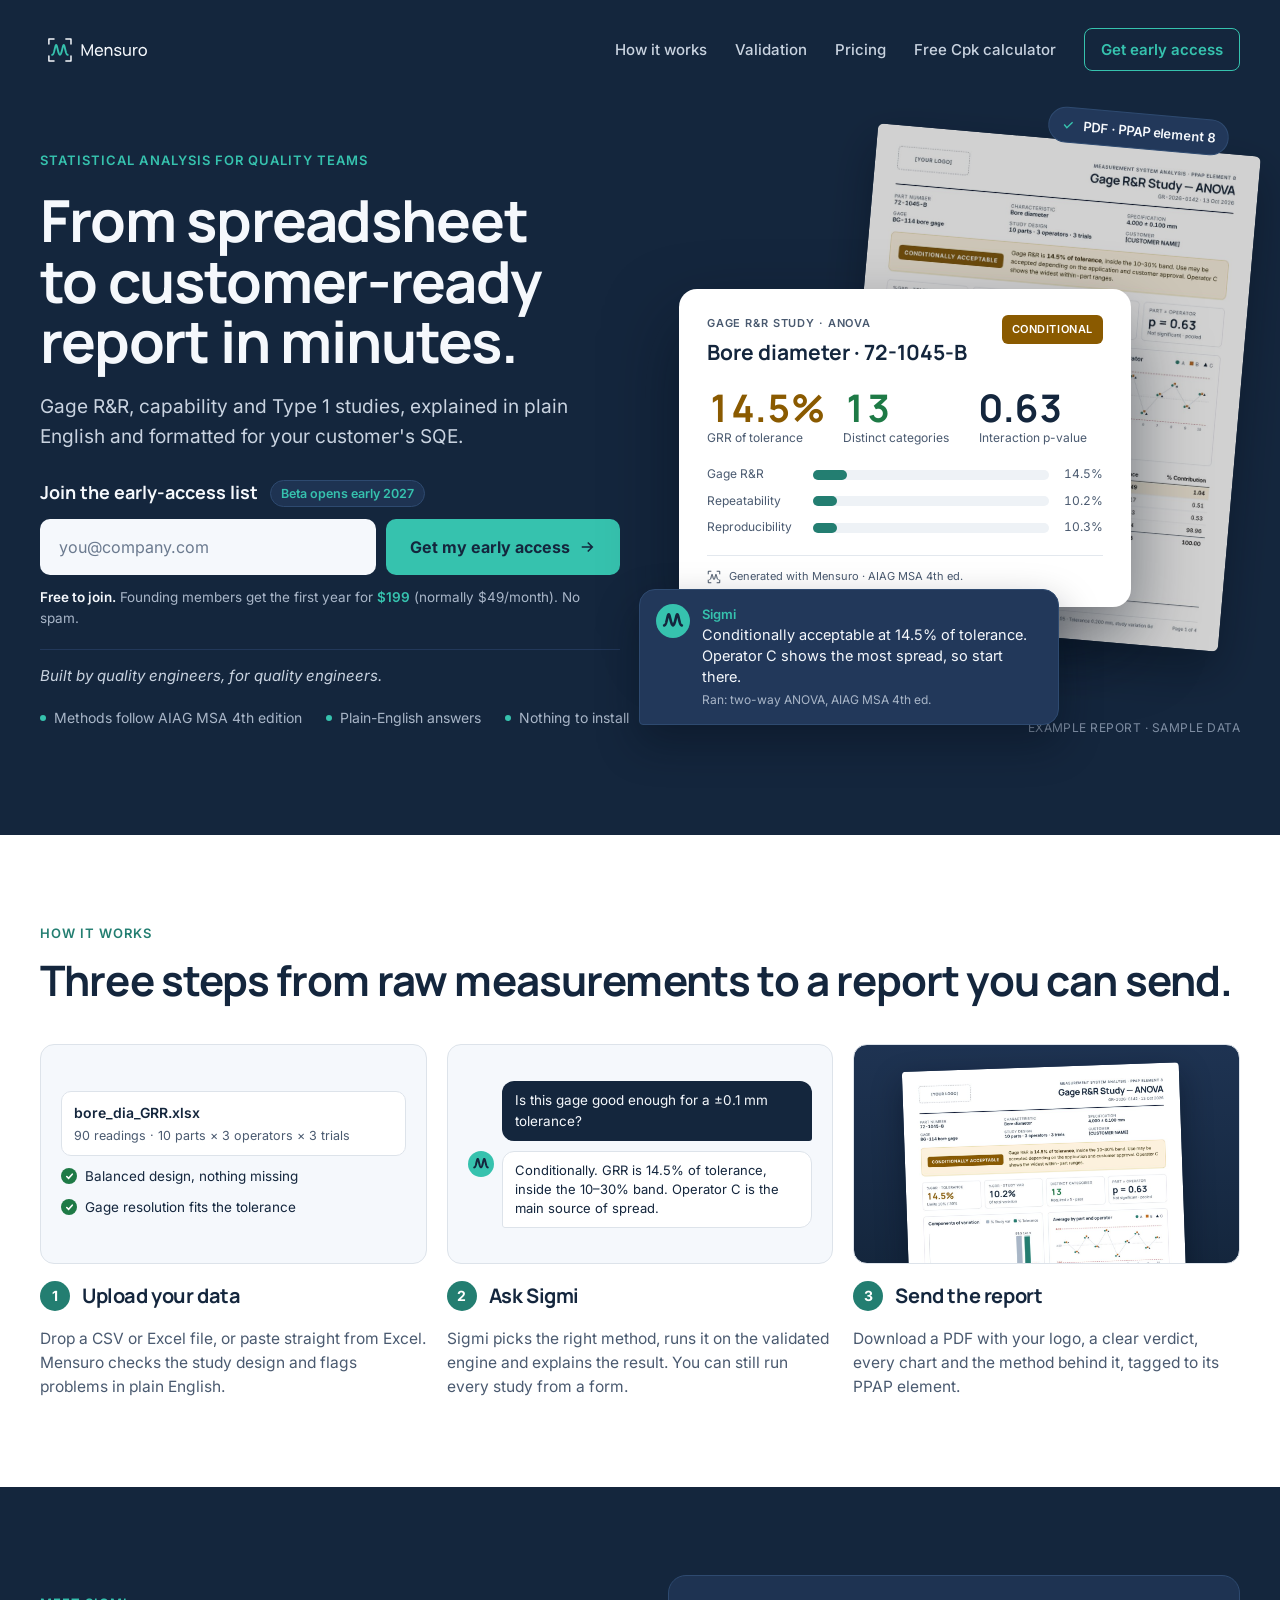
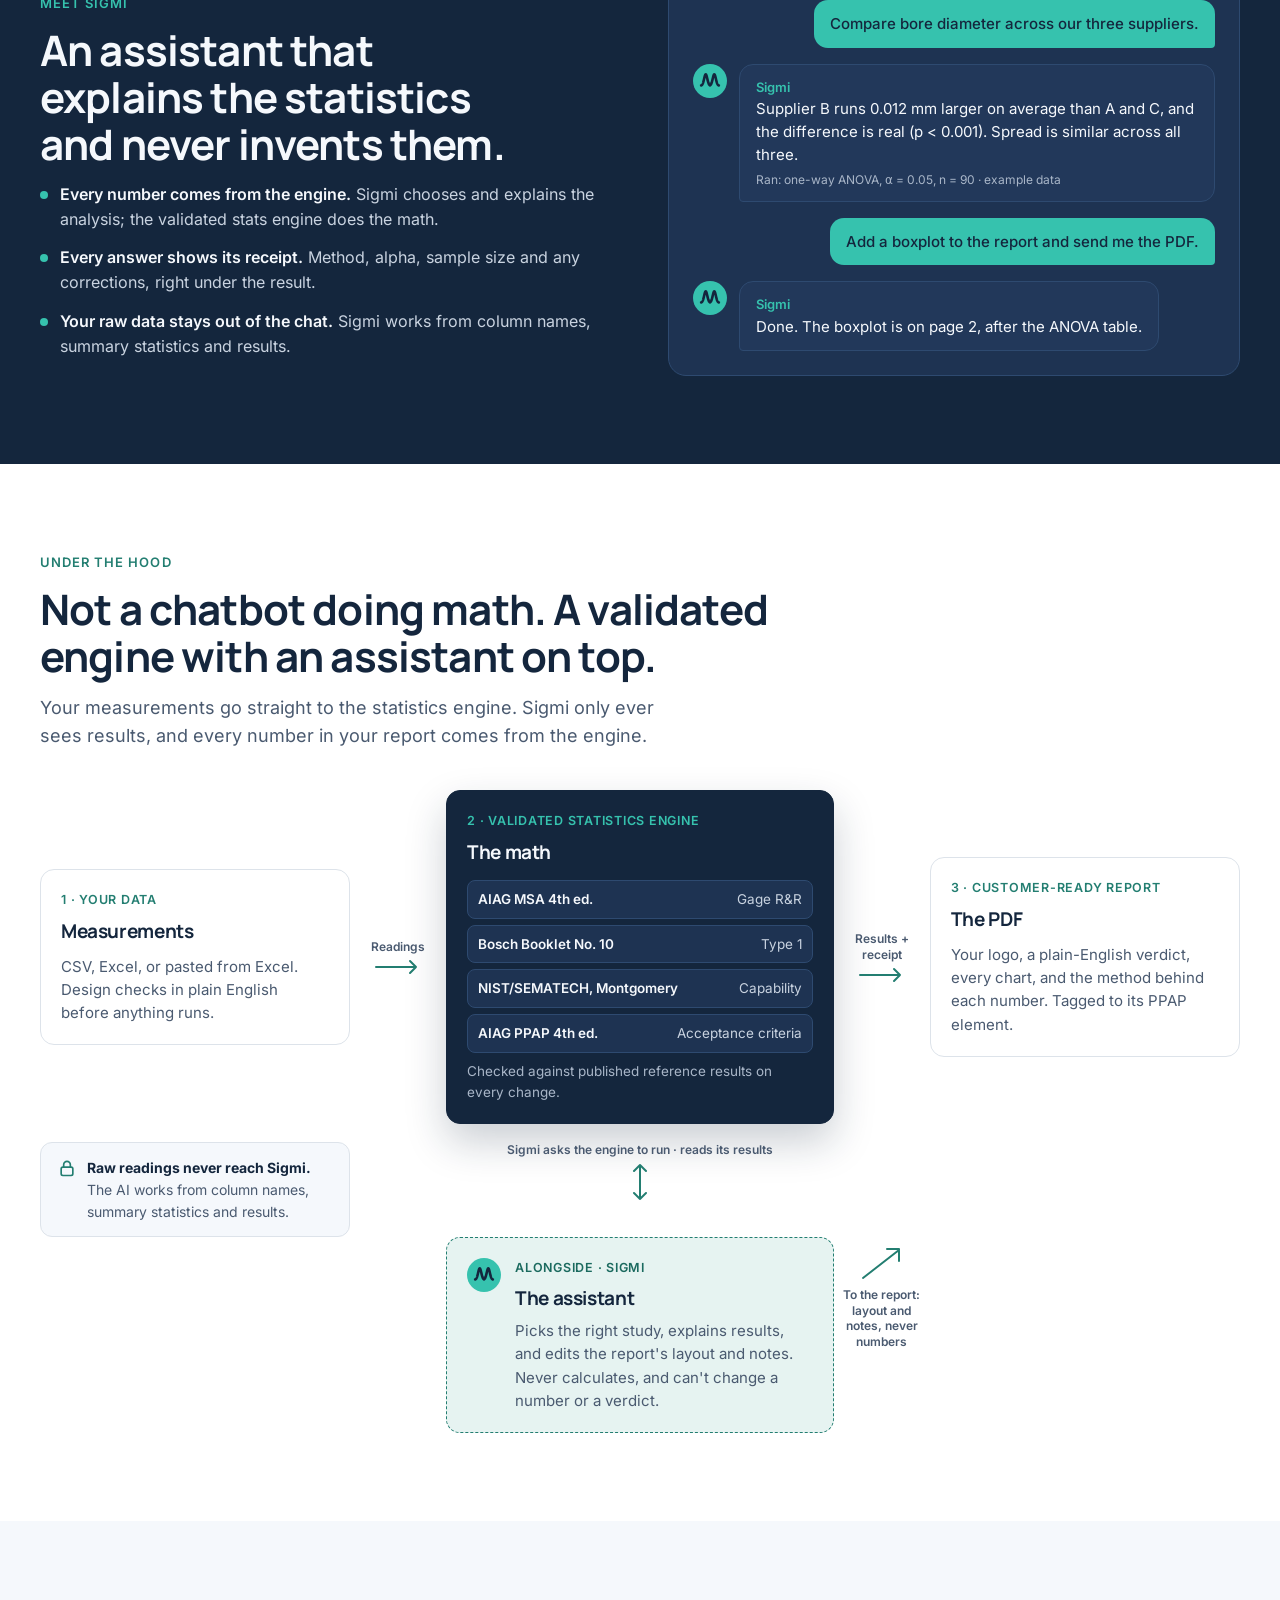
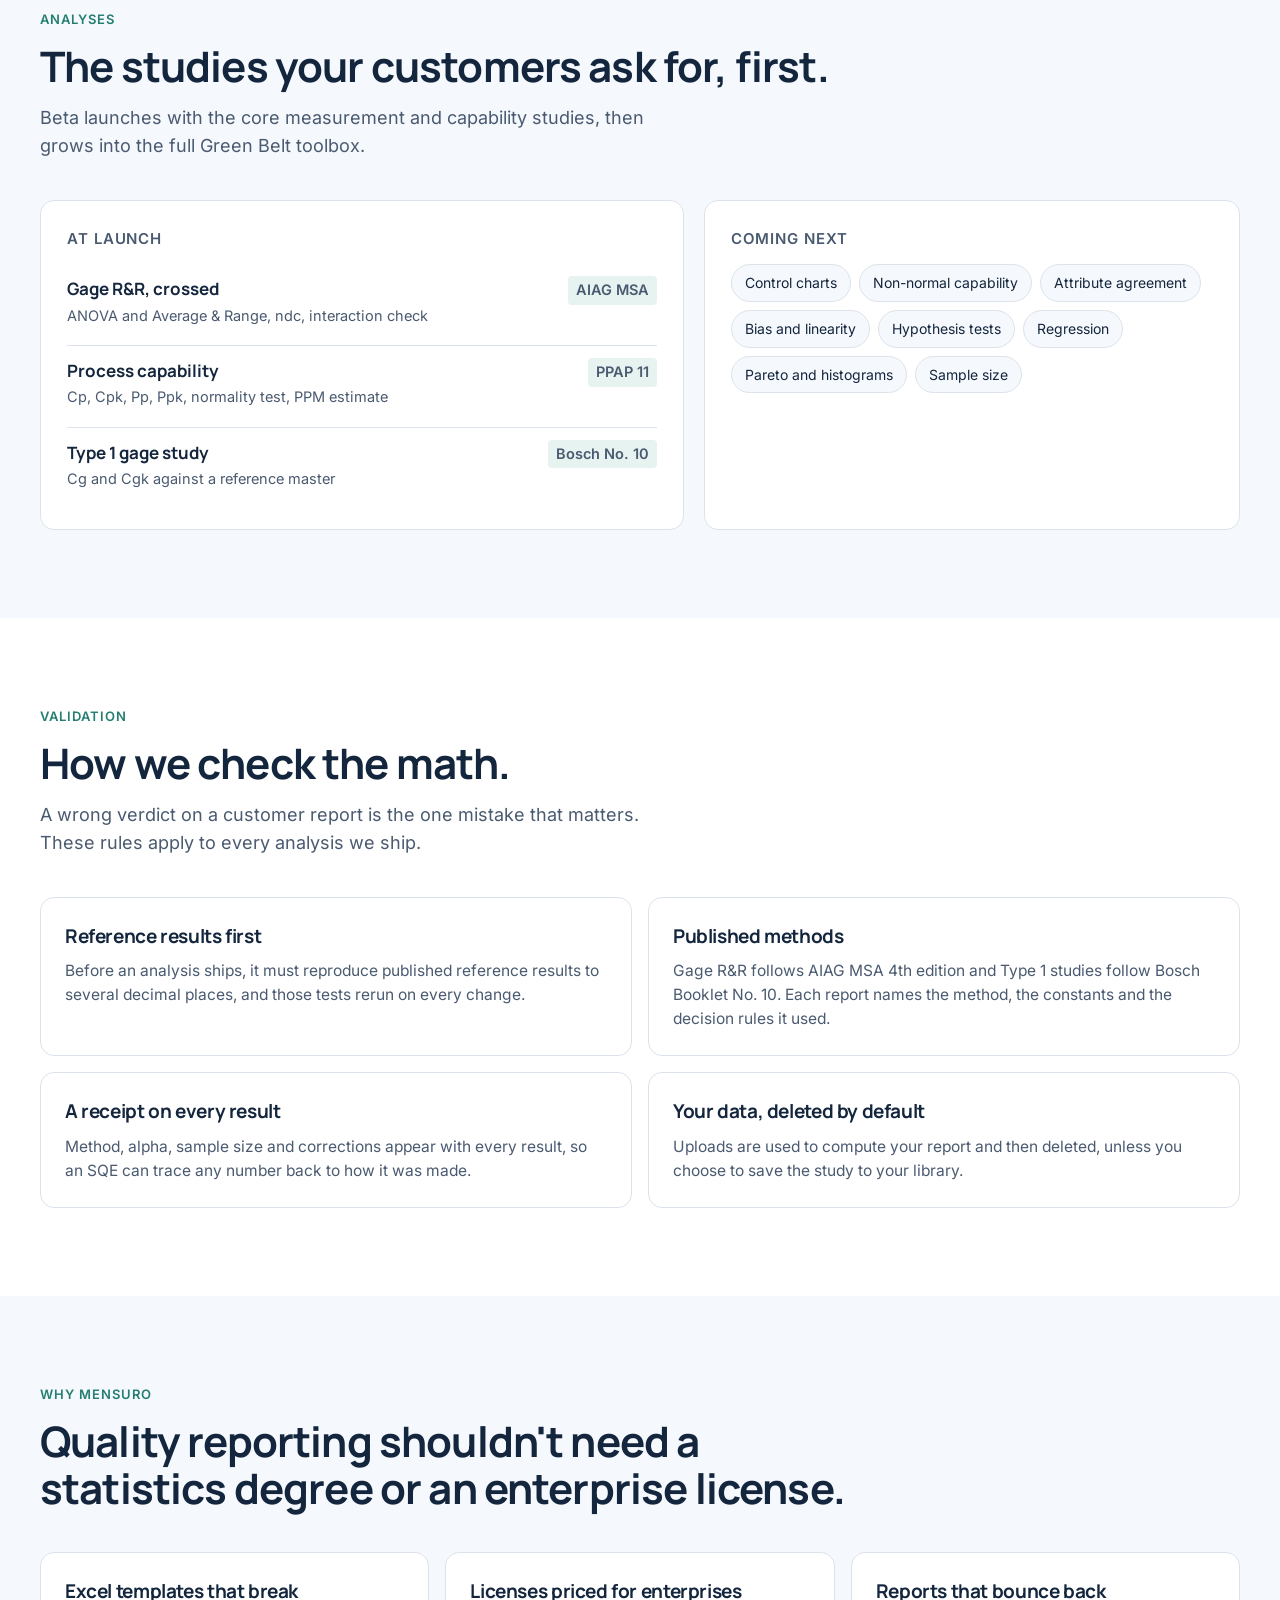
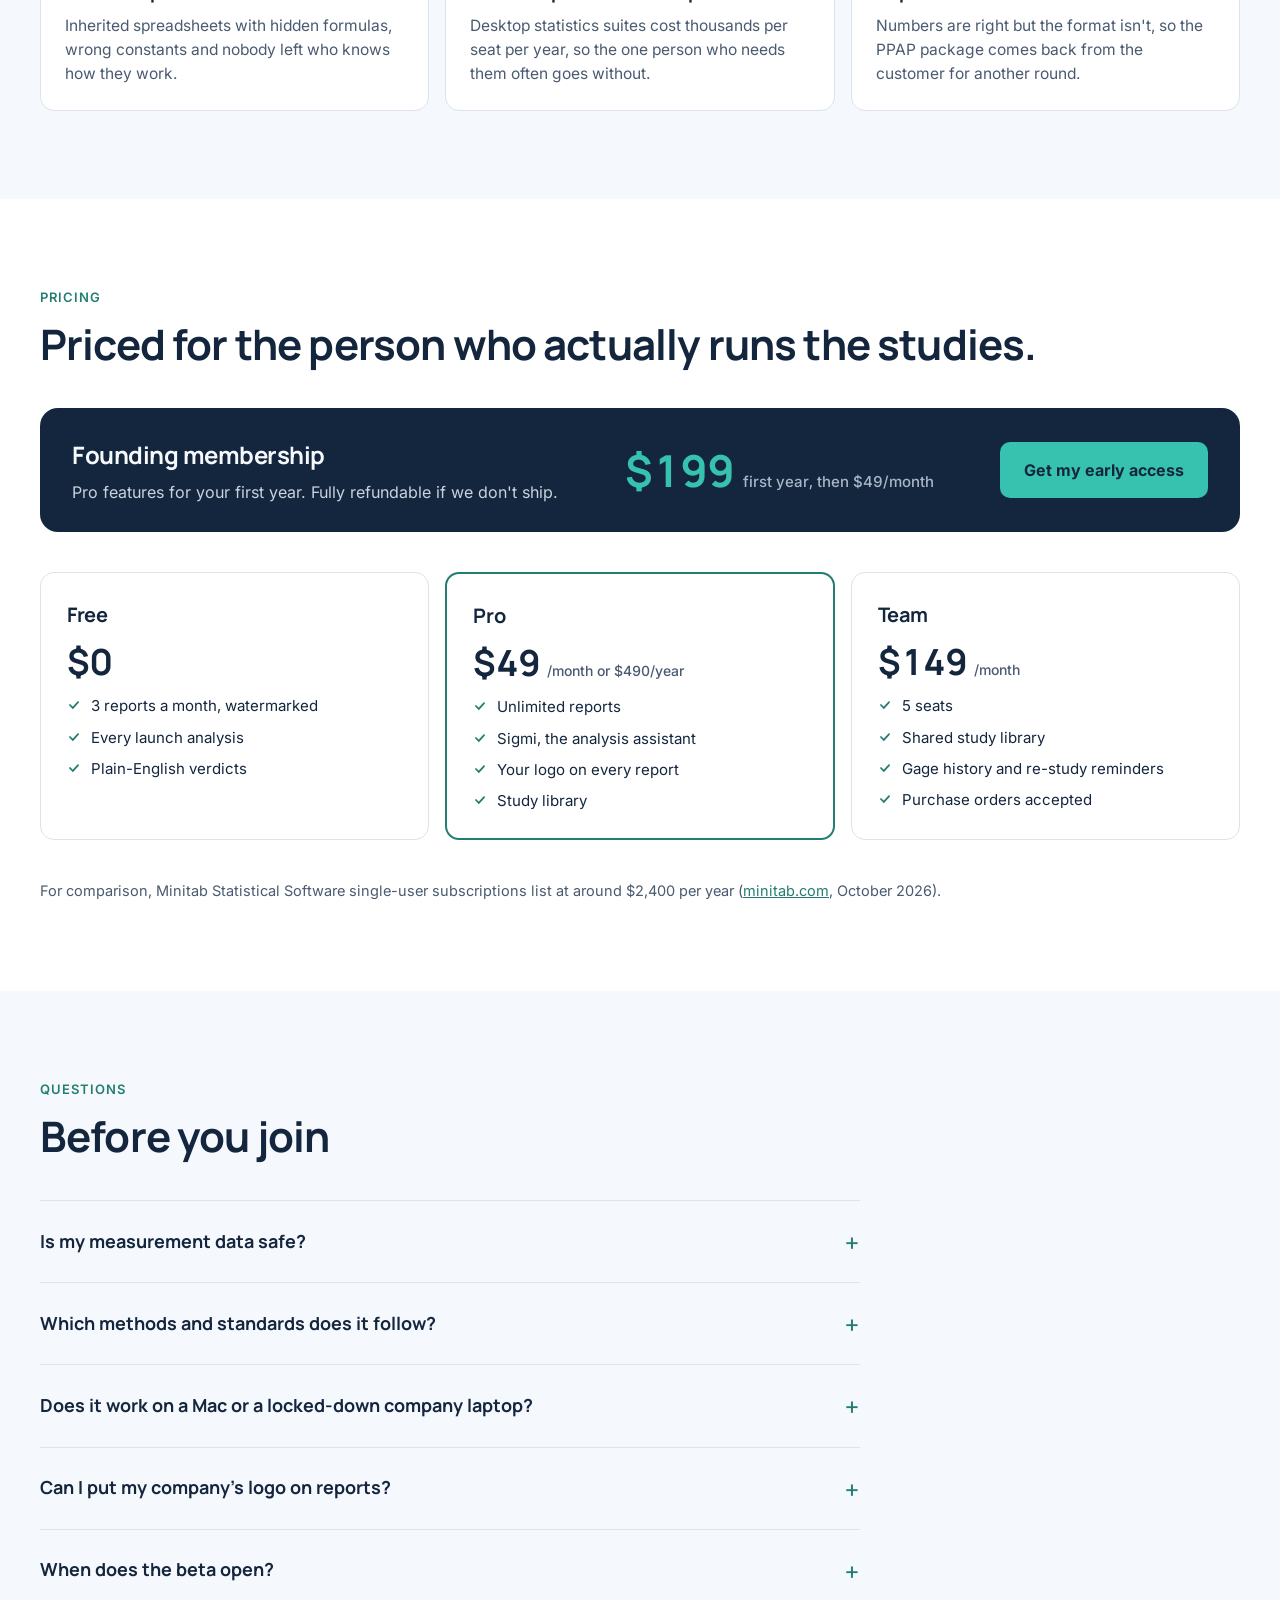
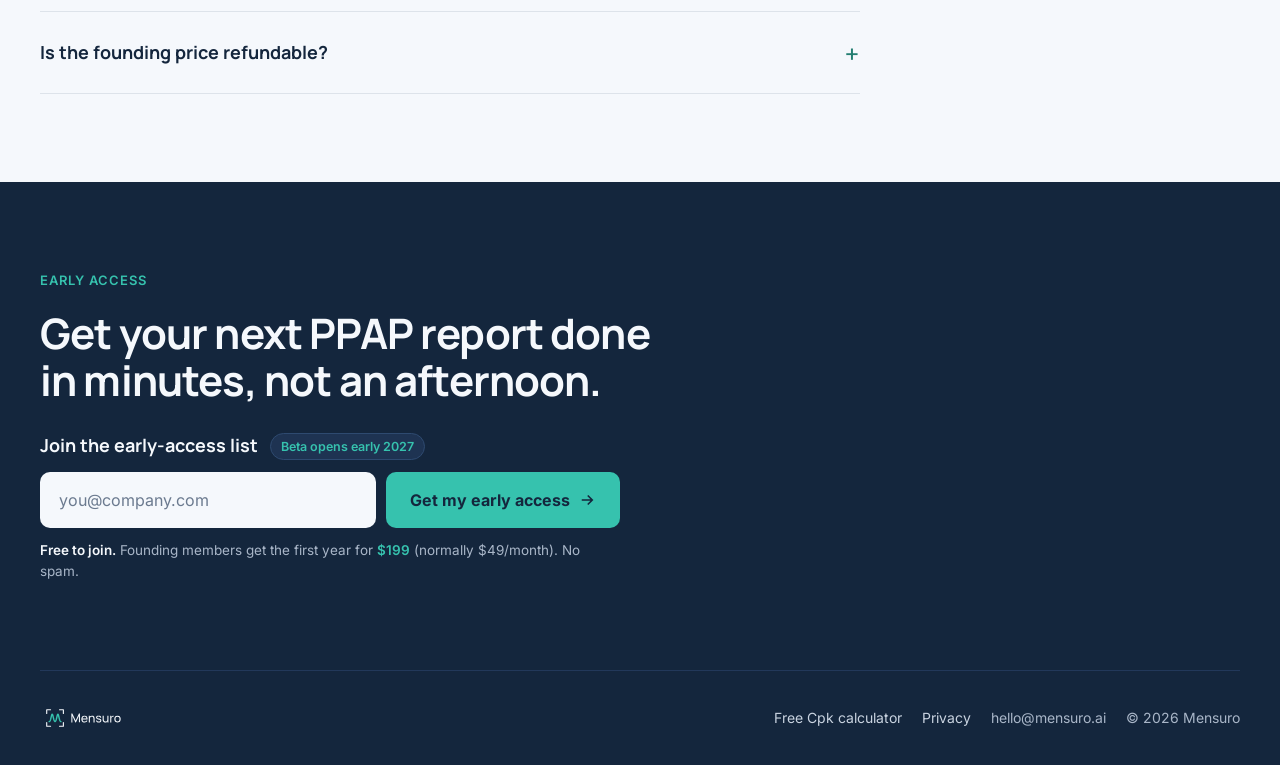
==== commit 89867742: "Landing page: "Under the hood" diagram, data to engine to report New section before Analyses showing" ====
--- a/index.html
+++ b/index.html
@@ -3,7 +3,7 @@
 <head>
 <meta charset="utf-8">
 <meta name="viewport" content="width=device-width, initial-scale=1, viewport-fit=cover">
-<title>Mensuro</title>
+<title>Mensuro: from spreadsheet to customer-ready report in minutes</title>
 <meta name="description" content="Gage R&amp;R, capability and Type 1 studies, explained in plain English and formatted for your customer's SQE. Join the early-access list.">
 <link rel="canonical" href="https://mensuro.netlify.app/">
 <meta property="og:type" content="website">
@@ -12,13 +12,15 @@
 <meta property="og:description" content="Statistical analysis for quality teams. Gage R&amp;R, capability and Type 1 studies in plain English. Join the early-access list.">
 <meta property="og:url" content="https://mensuro.netlify.app/">
 <meta property="og:image" content="https://mensuro.netlify.app/assets/og-image.jpg">
+<meta property="og:image:width" content="1200">
+<meta property="og:image:height" content="630">
 <meta name="twitter:card" content="summary_large_image">
 <meta name="theme-color" content="#14263D">
 <link rel="icon" href="assets/mensuro-favicon.svg" type="image/svg+xml">
 <link rel="icon" href="assets/favicon-32.png" sizes="32x32" type="image/png">
 <link rel="apple-touch-icon" href="assets/apple-touch-icon.png">
-<link rel="stylesheet" href="assets/fonts.css?v=20261018d">
-<link rel="stylesheet" href="assets/site.css?v=20261018d">
+<link rel="stylesheet" href="assets/fonts.css?v=20261020a">
+<link rel="stylesheet" href="assets/site.css?v=20261020a">
 <!-- Analytics: once Plausible (or similar) is set up, add its one-line script tag here. -->
 </head>
 <body>
@@ -46,6 +48,7 @@
           <form class="join join-form" id="join" name="early-access" action="thanks.html" method="POST" data-netlify="true" netlify-honeypot="company-website" novalidate>
             <input type="hidden" name="form-name" value="early-access">
             <input type="hidden" name="source" value="hero">
+            <input type="hidden" name="ref" value="">
             <p hidden><label>Leave this empty <input name="company-website"></label></p>
             <label class="join-label" for="email-hero">Join the early-access list <span class="when">Beta opens early 2027</span></label>
             <div class="join-row">
@@ -164,6 +167,59 @@
   </section>
 </div>
 
+<div class="band band-white">
+  <section class="wrap section" id="engine" aria-labelledby="engine-title">
+    <div class="head">
+      <div class="eyebrow">Under the hood</div>
+      <h2 class="h2" id="engine-title">Not a chatbot doing math. A validated engine with an assistant on top.</h2>
+      <p class="lede">Your measurements go straight to the statistics engine. Sigmi only ever sees results, and every number in your report comes from the engine.</p>
+    </div>
+
+    <figure class="flow" aria-labelledby="flow-caption">
+      <figcaption id="flow-caption" class="sr">How data moves through Mensuro: your data goes to the validated statistics engine, the engine produces the report, and Sigmi works alongside using results only.</figcaption>
+      <div class="flow-row">
+        <div class="node">
+          <div class="node-k">1 · Your data</div>
+          <h3>Measurements</h3>
+          <p>CSV, Excel, or pasted from Excel. Design checks in plain English before anything runs.</p>
+        </div>
+        <div class="link"><span>Readings</span><svg class="arr" viewBox="0 0 48 16" aria-hidden="true"><path d="M2 8h40M36 2l6 6-6 6" fill="none" stroke="currentColor" stroke-width="2" stroke-linecap="round" stroke-linejoin="round"/></svg></div>
+        <div class="node node-engine">
+          <div class="node-k">2 · Validated statistics engine</div>
+          <h3>The math</h3>
+          <ul class="stds">
+            <li><b>AIAG MSA 4th ed.</b> Gage R&amp;R</li>
+            <li><b>Bosch Booklet No. 10</b> Type 1</li>
+            <li><b>NIST/SEMATECH, Montgomery</b> Capability</li>
+            <li><b>AIAG PPAP 4th ed.</b> Acceptance criteria</li>
+          </ul>
+          <p class="node-note">Checked against published reference results on every change.</p>
+        </div>
+        <div class="link"><span>Results + receipt</span><svg class="arr" viewBox="0 0 48 16" aria-hidden="true"><path d="M2 8h40M36 2l6 6-6 6" fill="none" stroke="currentColor" stroke-width="2" stroke-linecap="round" stroke-linejoin="round"/></svg></div>
+        <div class="node">
+          <div class="node-k">3 · Customer-ready report</div>
+          <h3>The PDF</h3>
+          <p>Your logo, a plain-English verdict, every chart, and the method behind each number. Tagged to its PPAP element.</p>
+        </div>
+      </div>
+
+      <div class="flow-sigmi">
+        <div class="wall"><svg viewBox="0 0 24 24" aria-hidden="true"><rect x="5" y="11" width="14" height="10" rx="2" fill="none" stroke="currentColor" stroke-width="2"/><path d="M8 11V8a4 4 0 0 1 8 0v3" fill="none" stroke="currentColor" stroke-width="2"/></svg><span><b>Raw readings never reach Sigmi.</b> The AI works from column names, summary statistics and results.</span></div>
+        <div class="link link-v"><span>Sigmi asks the engine to run · reads its results</span><svg class="arr arr-v" viewBox="0 0 16 40" aria-hidden="true"><path d="M8 3v34M2 9l6-6 6 6M2 31l6 6 6-6" fill="none" stroke="currentColor" stroke-width="2" stroke-linecap="round" stroke-linejoin="round"/></svg></div>
+        <div class="node node-sigmi">
+          <img src="assets/sigmi-avatar.svg" alt="" width="34" height="34">
+          <div>
+            <div class="node-k">Alongside · Sigmi</div>
+            <h3>The assistant</h3>
+            <p>Picks the right study, explains results, and edits the report's layout and notes. Never calculates, and can't change a number or a verdict.</p>
+          </div>
+        </div>
+        <div class="link link-diag"><svg class="arr arr-d" viewBox="0 0 48 40" aria-hidden="true"><path d="M5 35 41 7M29 6h12v12" fill="none" stroke="currentColor" stroke-width="2" stroke-linecap="round" stroke-linejoin="round"/></svg><span>To the report: layout and notes, never numbers</span></div>
+      </div>
+    </figure>
+  </section>
+</div>
+
 <div class="band band-paper">
   <section class="wrap section" aria-labelledby="analyses-title">
     <div class="head">
@@ -279,6 +335,7 @@
       <form class="join join-form" name="early-access" action="thanks.html" method="POST" data-netlify="true" netlify-honeypot="company-website" novalidate>
         <input type="hidden" name="form-name" value="early-access">
         <input type="hidden" name="source" value="final">
+        <input type="hidden" name="ref" value="">
         <p hidden><label>Leave this empty <input name="company-website"></label></p>
         <label class="join-label" for="email-final">Join the early-access list <span class="when">Beta opens early 2027</span></label>
         <div class="join-row">
@@ -303,6 +360,6 @@
   </div>
 </div>
 
-<script src="assets/site.js?v=20261018d"></script>
+<script src="assets/site.js?v=20261020a"></script>
 </body>
 </html>
--- a/assets/site.css
+++ b/assets/site.css
@@ -393,3 +393,46 @@
 #report-title:focus { outline: none; }
 #report-title:focus-visible { outline: 3px solid var(--teal); outline-offset: 4px; }
 .calc-actions .btn-ghost { height: 48px; }
+
+/* under the hood: data -> engine -> report, Sigmi alongside */
+.flow { margin: 0; display: flex; flex-direction: column; gap: 18px; }
+.flow-row { display: grid; grid-template-columns: minmax(0, 1fr) 96px minmax(0, 1.25fr) 96px minmax(0, 1fr); align-items: center; }
+.node { background: var(--white); border: 1px solid var(--line); border-radius: 14px; padding: 20px; display: flex; flex-direction: column; gap: 8px; min-width: 0; }
+.node h3 { font-size: 19px; }
+.node p { color: var(--muted); font-size: 15px; }
+.node-k { font-size: 12.5px; font-weight: 600; letter-spacing: 0.06em; text-transform: uppercase; color: var(--teal-deep); }
+.node-engine { background: var(--ink); border-color: var(--ink); color: var(--on-dark); box-shadow: 0 18px 40px rgba(20, 38, 61, 0.22); }
+.node-engine .node-k { color: var(--teal); }
+.node-engine h3 { color: var(--on-dark); }
+.stds { list-style: none; margin: 4px 0 0; padding: 0; display: flex; flex-direction: column; gap: 6px; }
+.stds li { display: flex; justify-content: space-between; gap: 12px; padding: 8px 10px; border-radius: 8px; background: var(--ink-2); border: 1px solid var(--ink-line); font-size: 13.5px; color: var(--on-dark-2); }
+.stds b { color: var(--on-dark); font-weight: 600; }
+.node-engine .node-note { color: var(--on-dark-3); font-size: 13.5px; }
+.link { display: flex; flex-direction: column; align-items: center; gap: 4px; color: var(--teal-deep); padding: 0 6px; }
+.link span { font-size: 12px; font-weight: 600; color: var(--muted); text-align: center; line-height: 1.3; }
+.arr { width: 48px; height: 16px; }
+.flow-sigmi { display: grid; grid-template-columns: minmax(0, 1fr) 96px minmax(0, 1.25fr) 96px minmax(0, 1fr); align-items: start; }
+.flow-sigmi .wall { grid-column: 1; }
+.flow-sigmi .link-v { grid-column: 3; }
+.flow-sigmi .node-sigmi { grid-column: 3; grid-row: 2; }
+.arr-v { width: 16px; height: 40px; }
+.node-sigmi { flex-direction: row; gap: 14px; align-items: flex-start; border: 1.5px dashed var(--teal-deep); background: var(--teal-tint); }
+.node-sigmi img { width: 34px; height: 34px; flex: none; }
+.node-sigmi .node-k { color: #1B6A5F; }
+.flow-sigmi .link-diag { grid-column: 4; grid-row: 2; align-self: start; padding-top: 6px; }
+.arr-d { width: 48px; height: 40px; }
+.node-sigmi > div { display: flex; flex-direction: column; gap: 6px; }
+.wall { display: flex; gap: 10px; align-items: flex-start; font-size: 14px; color: var(--muted); padding: 14px 16px; border-radius: 12px; background: var(--paper); border: 1px solid var(--line); }
+.wall svg { width: 20px; height: 20px; flex: none; color: var(--teal-deep); margin-top: 1px; }
+.wall b { color: var(--text); }
+@media (max-width: 900px) {
+  .flow-row, .flow-sigmi { grid-template-columns: minmax(0, 1fr); }
+  .flow-row .link { padding: 6px 0; }
+  .flow-row .arr { transform: rotate(90deg); margin: 14px 0; }
+  .flow-sigmi .wall, .flow-sigmi .link-v, .flow-sigmi .node-sigmi, .flow-sigmi .link-diag { grid-column: 1; grid-row: auto; }
+  .flow-sigmi .link-v { order: 1; }
+  .flow-sigmi .node-sigmi { order: 2; }
+  .flow-sigmi .link-diag { order: 3; flex-direction: row; justify-content: center; padding-top: 10px; }
+  .flow-sigmi .wall { order: 4; margin-top: 12px; }
+  .flow-sigmi .arr-d { width: 24px; height: 20px; }
+}
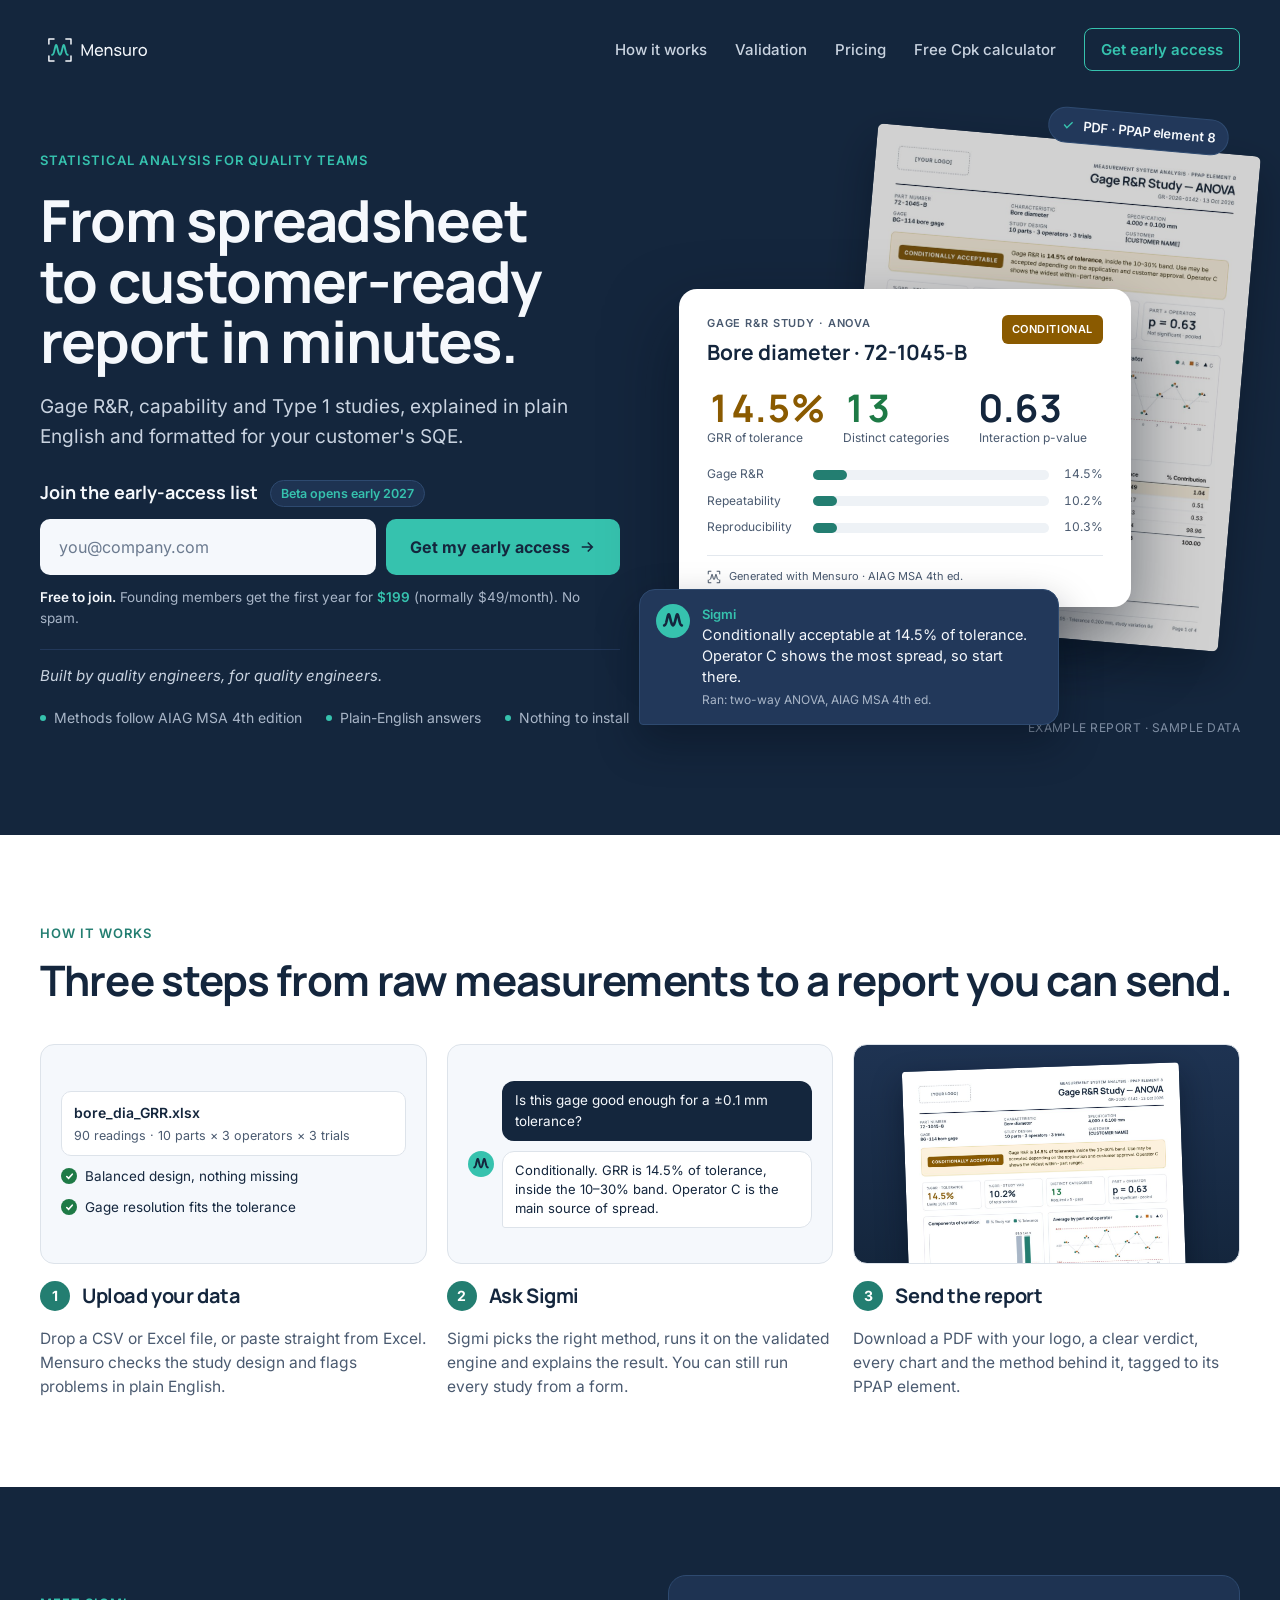
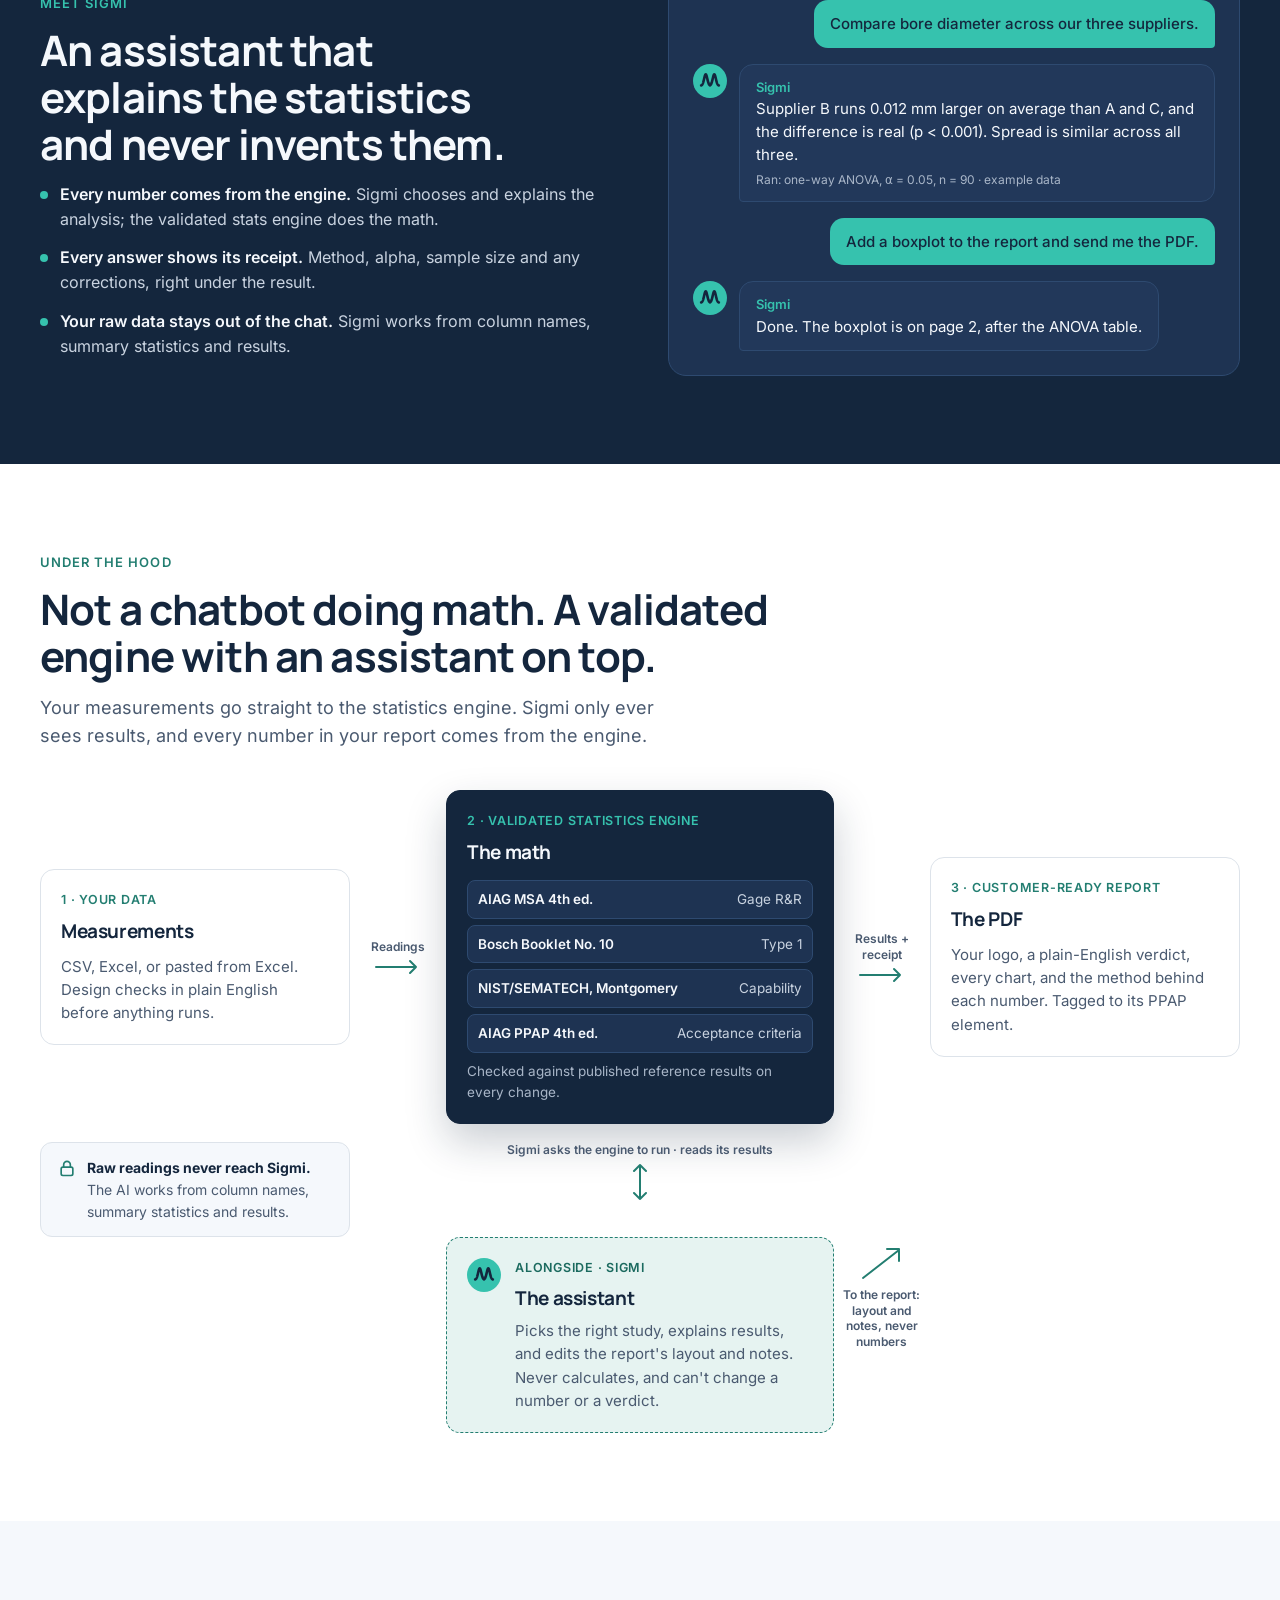
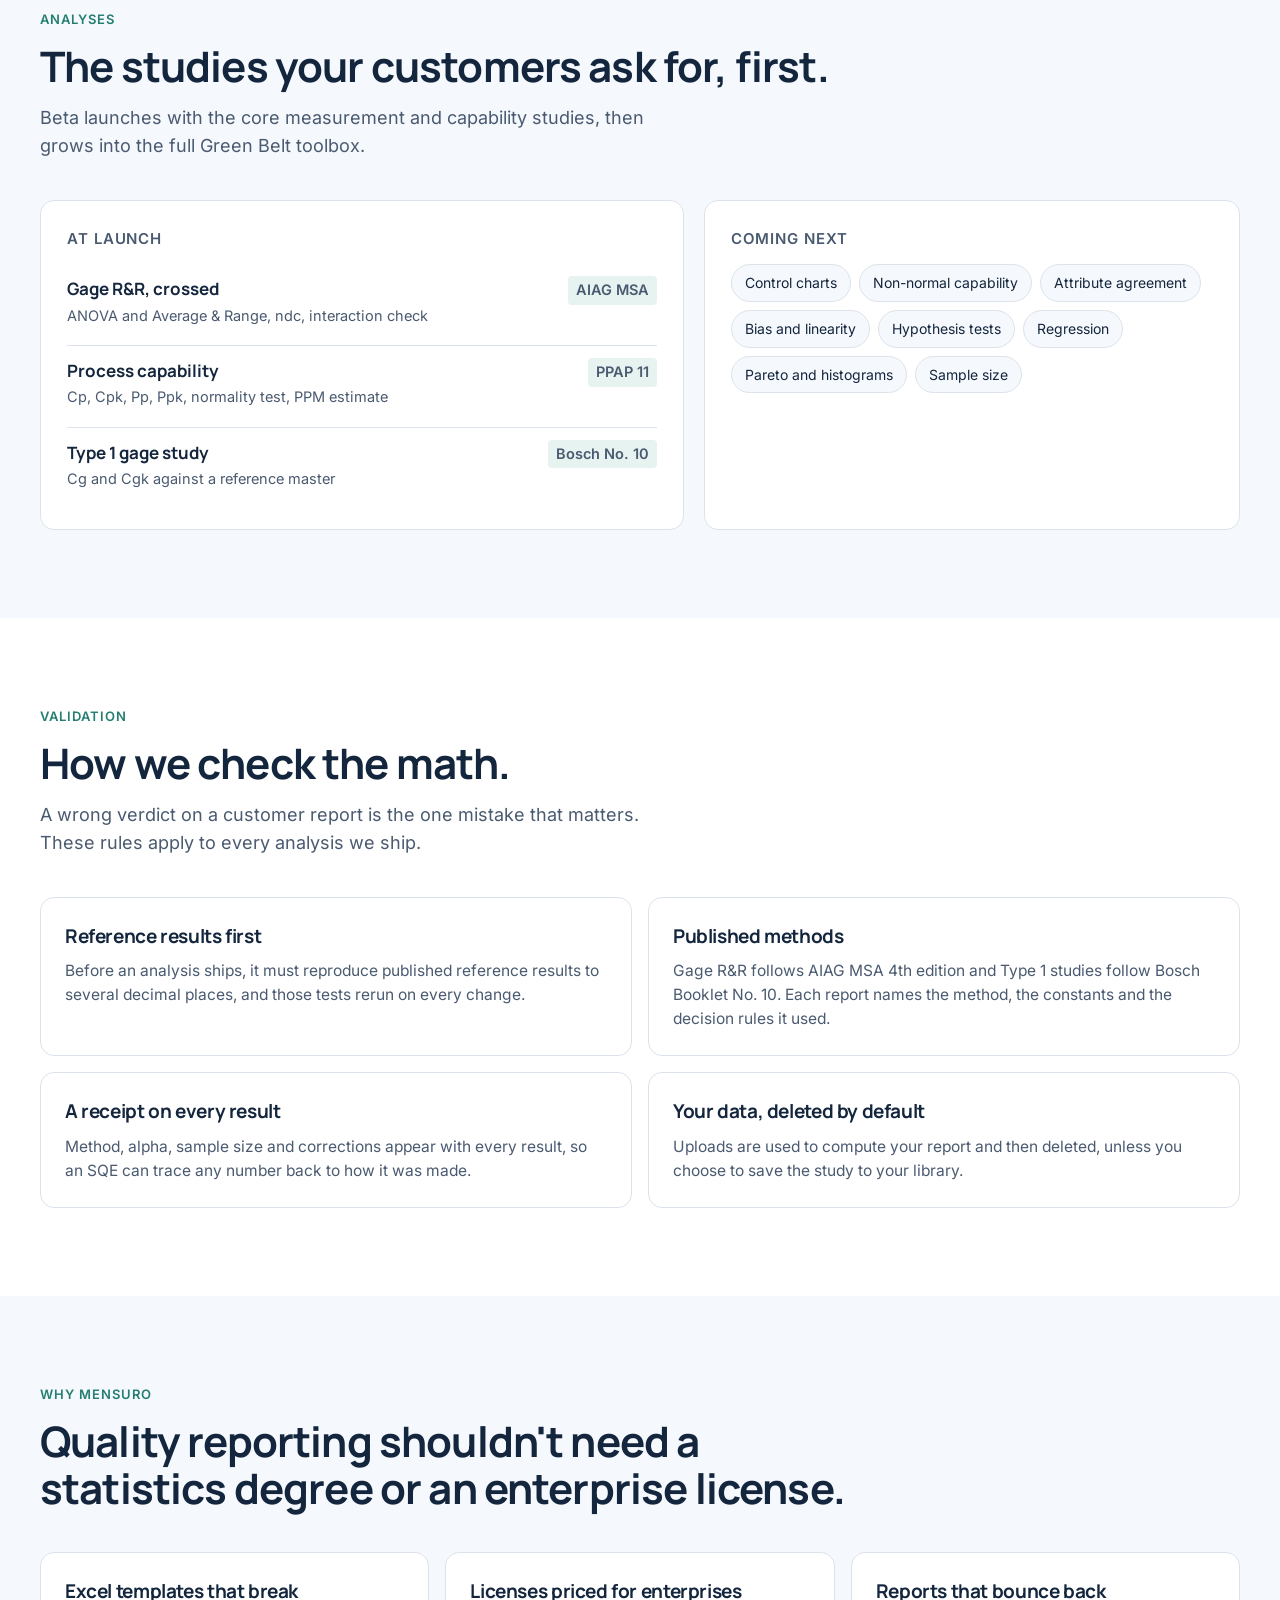
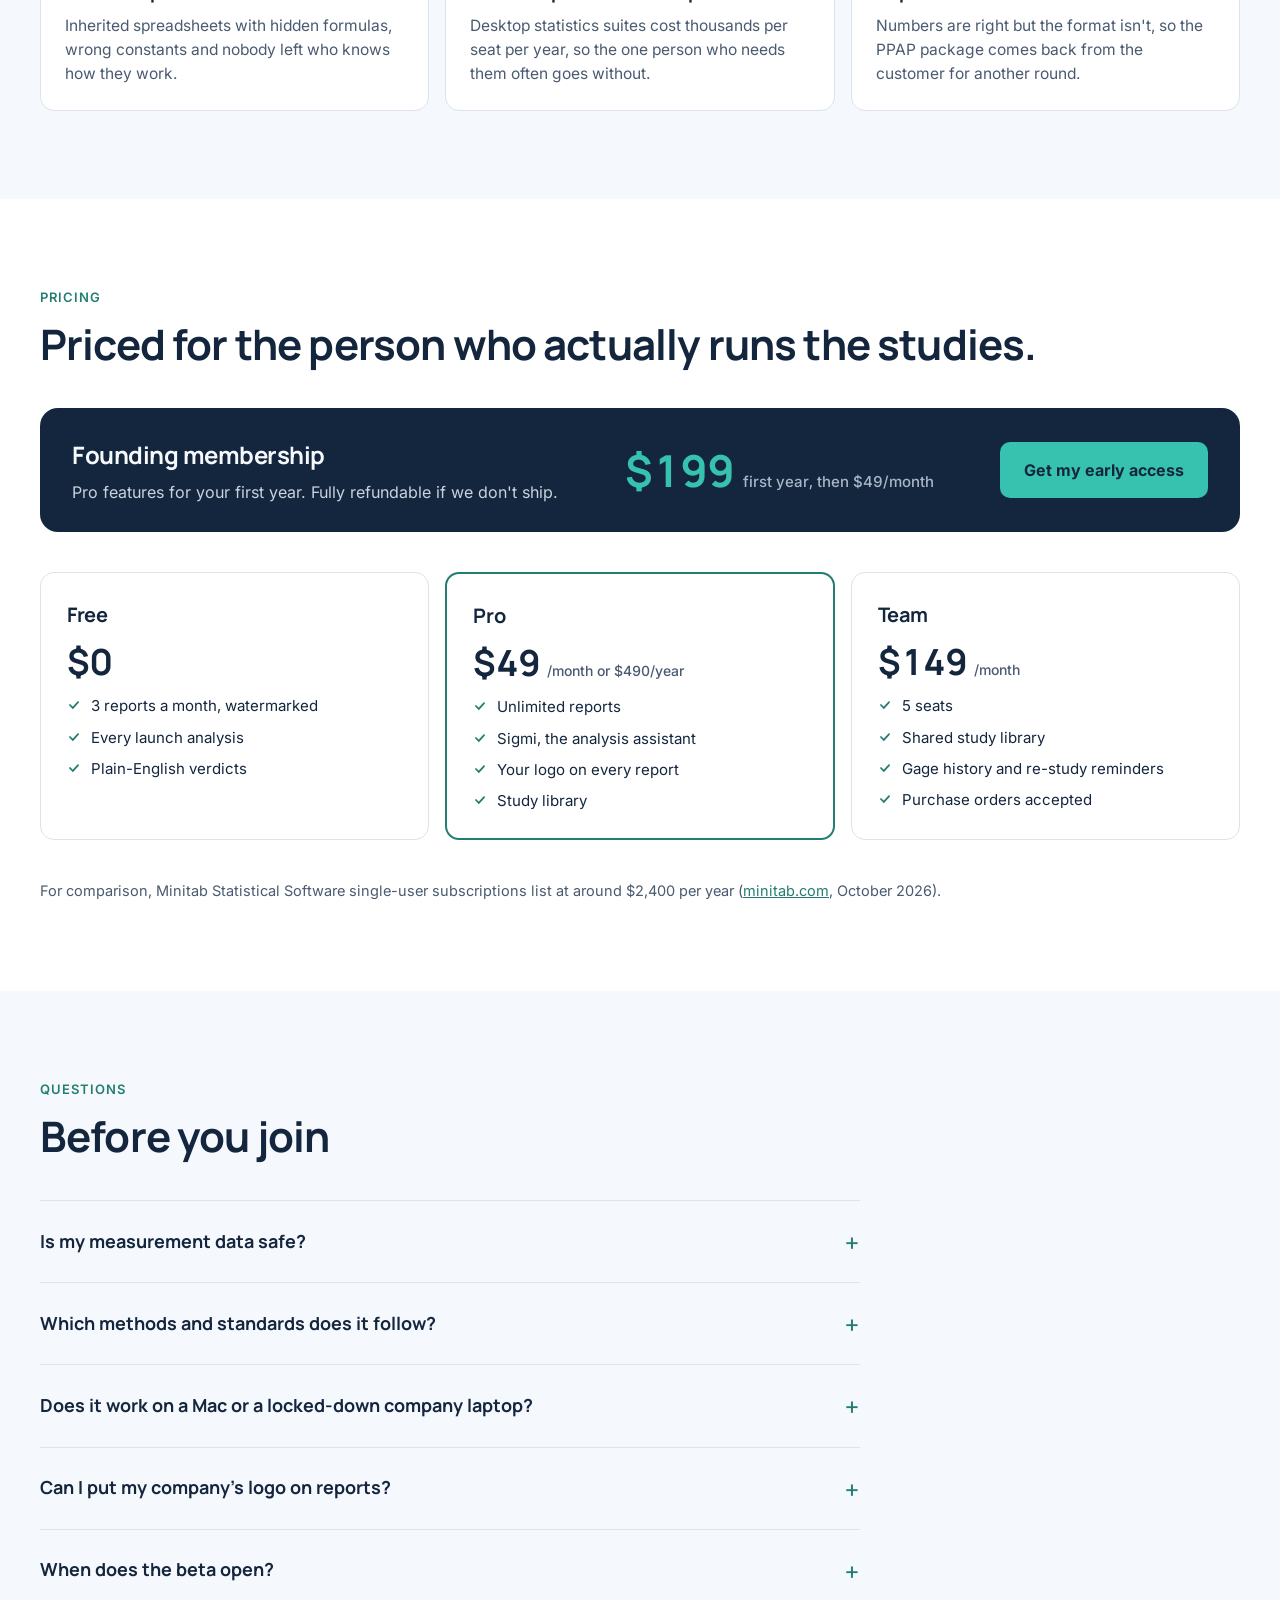
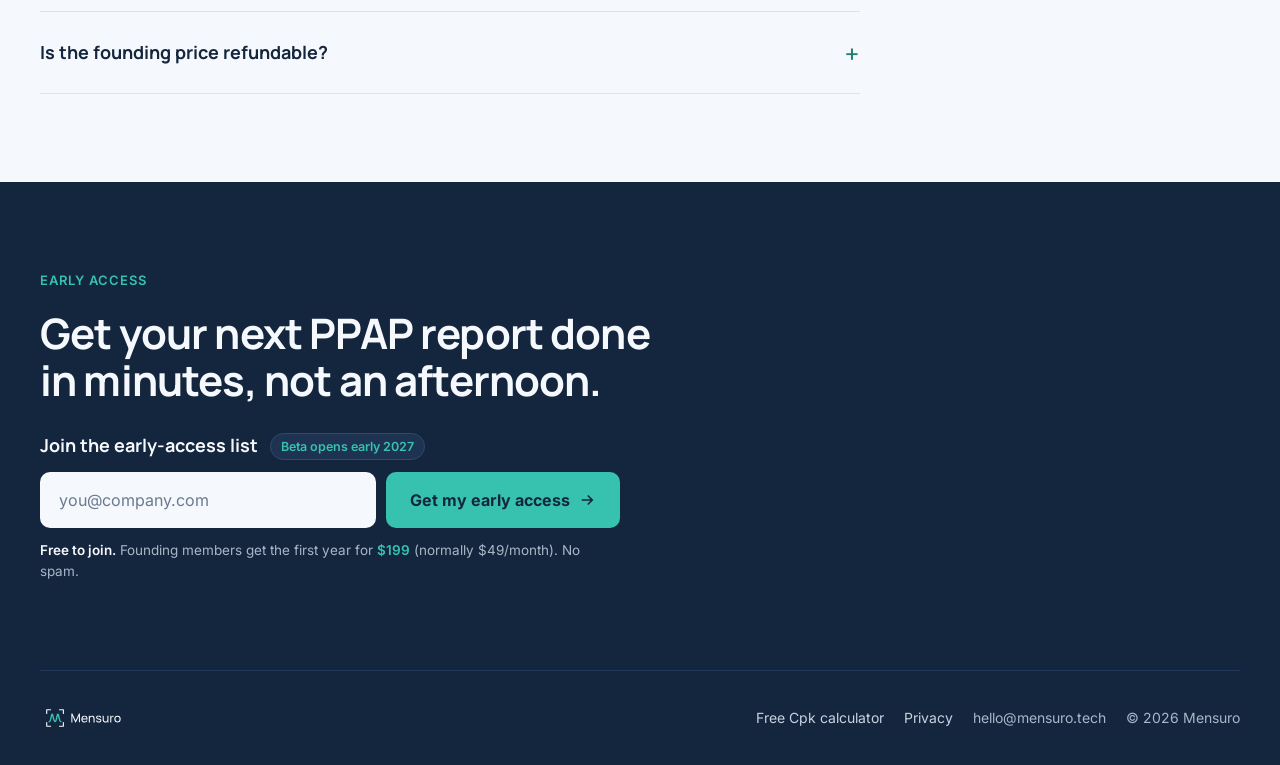
==== commit df7bc37a: "Move the site to mensuro.tech Canonical, og:url and og:image URLs, sitemap and robots now point at h" ====
--- a/index.html
+++ b/index.html
@@ -5,13 +5,13 @@
 <meta name="viewport" content="width=device-width, initial-scale=1, viewport-fit=cover">
 <title>Mensuro: from spreadsheet to customer-ready report in minutes</title>
 <meta name="description" content="Gage R&amp;R, capability and Type 1 studies, explained in plain English and formatted for your customer's SQE. Join the early-access list.">
-<link rel="canonical" href="https://mensuro.netlify.app/">
+<link rel="canonical" href="https://mensuro.tech/">
 <meta property="og:type" content="website">
 <meta property="og:site_name" content="Mensuro">
 <meta property="og:title" content="Mensuro: from spreadsheet to customer-ready report in minutes">
 <meta property="og:description" content="Statistical analysis for quality teams. Gage R&amp;R, capability and Type 1 studies in plain English. Join the early-access list.">
-<meta property="og:url" content="https://mensuro.netlify.app/">
-<meta property="og:image" content="https://mensuro.netlify.app/assets/og-image.jpg">
+<meta property="og:url" content="https://mensuro.tech/">
+<meta property="og:image" content="https://mensuro.tech/assets/og-image.jpg">
 <meta property="og:image:width" content="1200">
 <meta property="og:image:height" content="630">
 <meta name="twitter:card" content="summary_large_image">
@@ -19,8 +19,8 @@
 <link rel="icon" href="assets/mensuro-favicon.svg" type="image/svg+xml">
 <link rel="icon" href="assets/favicon-32.png" sizes="32x32" type="image/png">
 <link rel="apple-touch-icon" href="assets/apple-touch-icon.png">
-<link rel="stylesheet" href="assets/fonts.css?v=20261020a">
-<link rel="stylesheet" href="assets/site.css?v=20261020a">
+<link rel="stylesheet" href="assets/fonts.css?v=20261021a">
+<link rel="stylesheet" href="assets/site.css?v=20261021a">
 <!-- Analytics: once Plausible (or similar) is set up, add its one-line script tag here. -->
 </head>
 <body>
@@ -353,13 +353,13 @@
       <nav aria-label="Footer">
         <a href="cpk-calculator.html">Free Cpk calculator</a>
         <a href="privacy.html">Privacy</a>
-        <span>hello@mensuro.ai</span>
+        <span>hello@mensuro.tech</span>
         <span>© 2026 Mensuro</span>
       </nav>
     </footer>
   </div>
 </div>
 
-<script src="assets/site.js?v=20261020a"></script>
+<script src="assets/site.js?v=20261021a"></script>
 </body>
 </html>
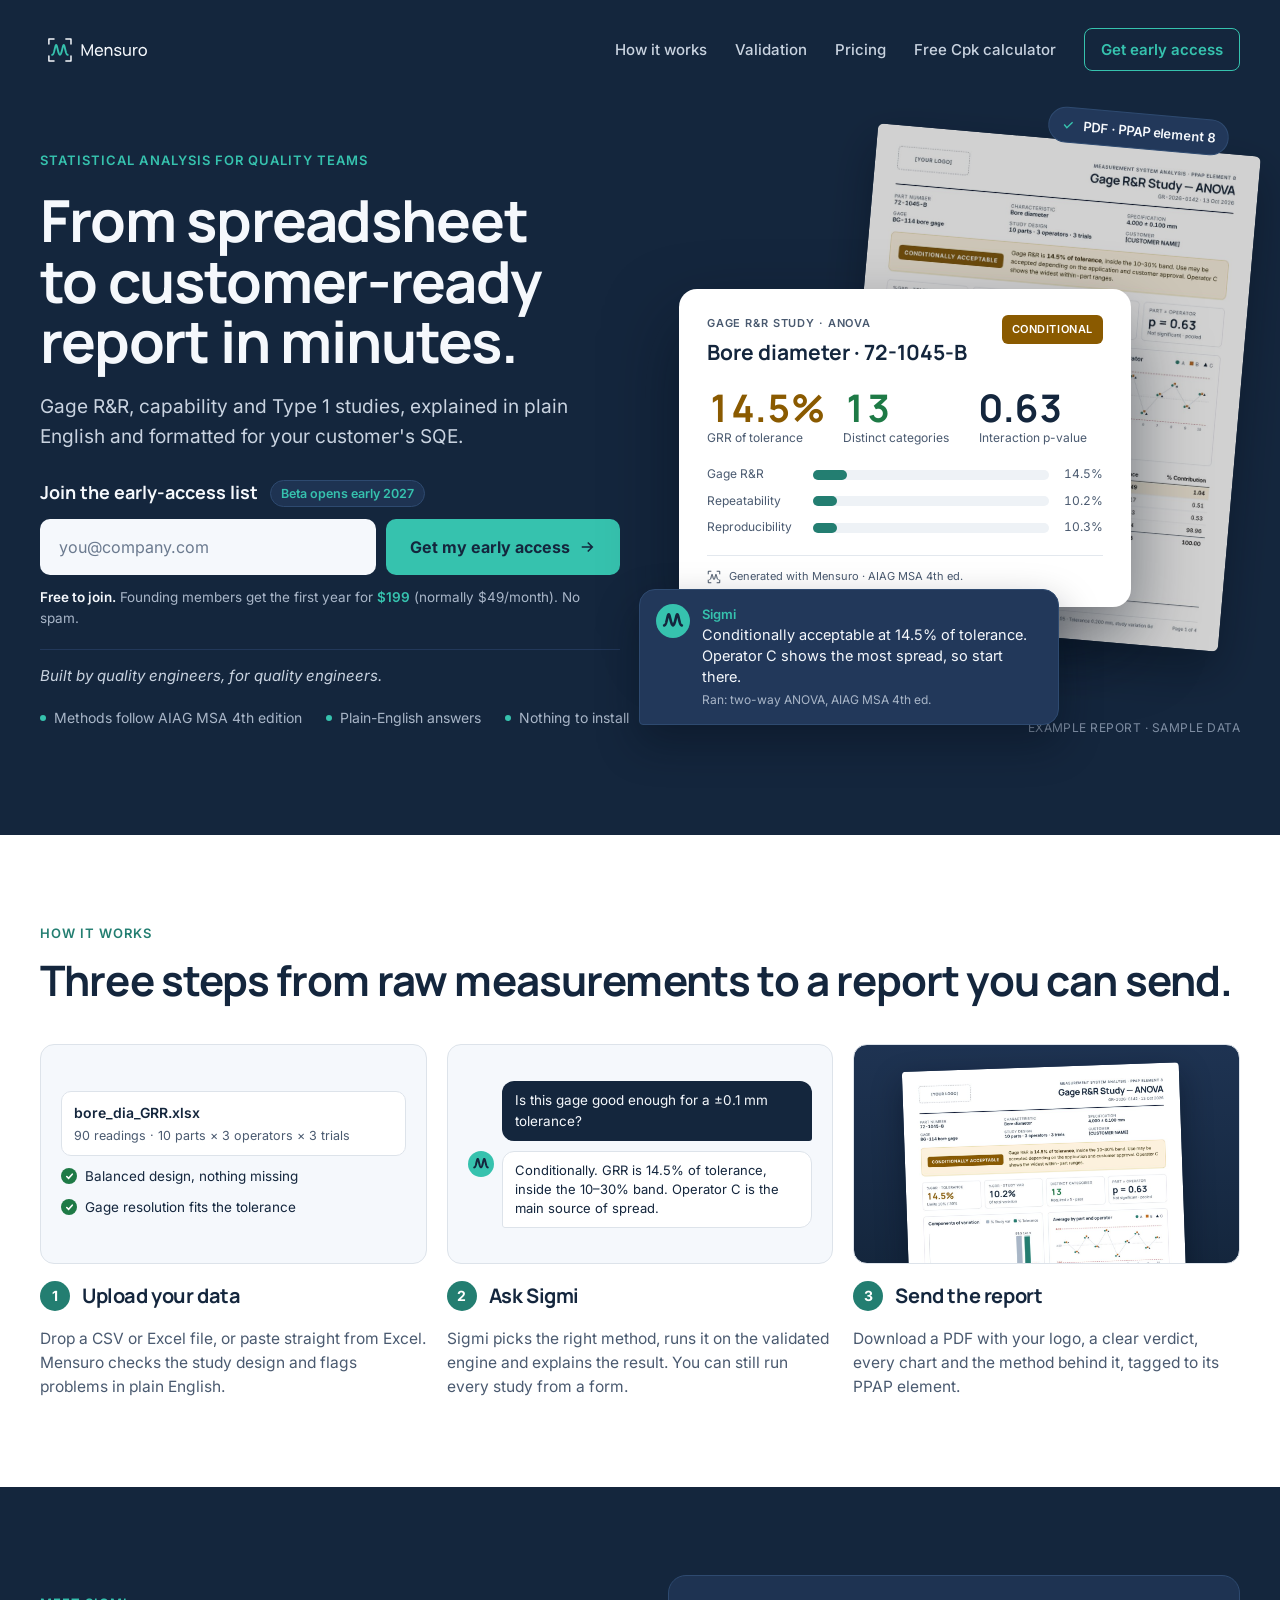
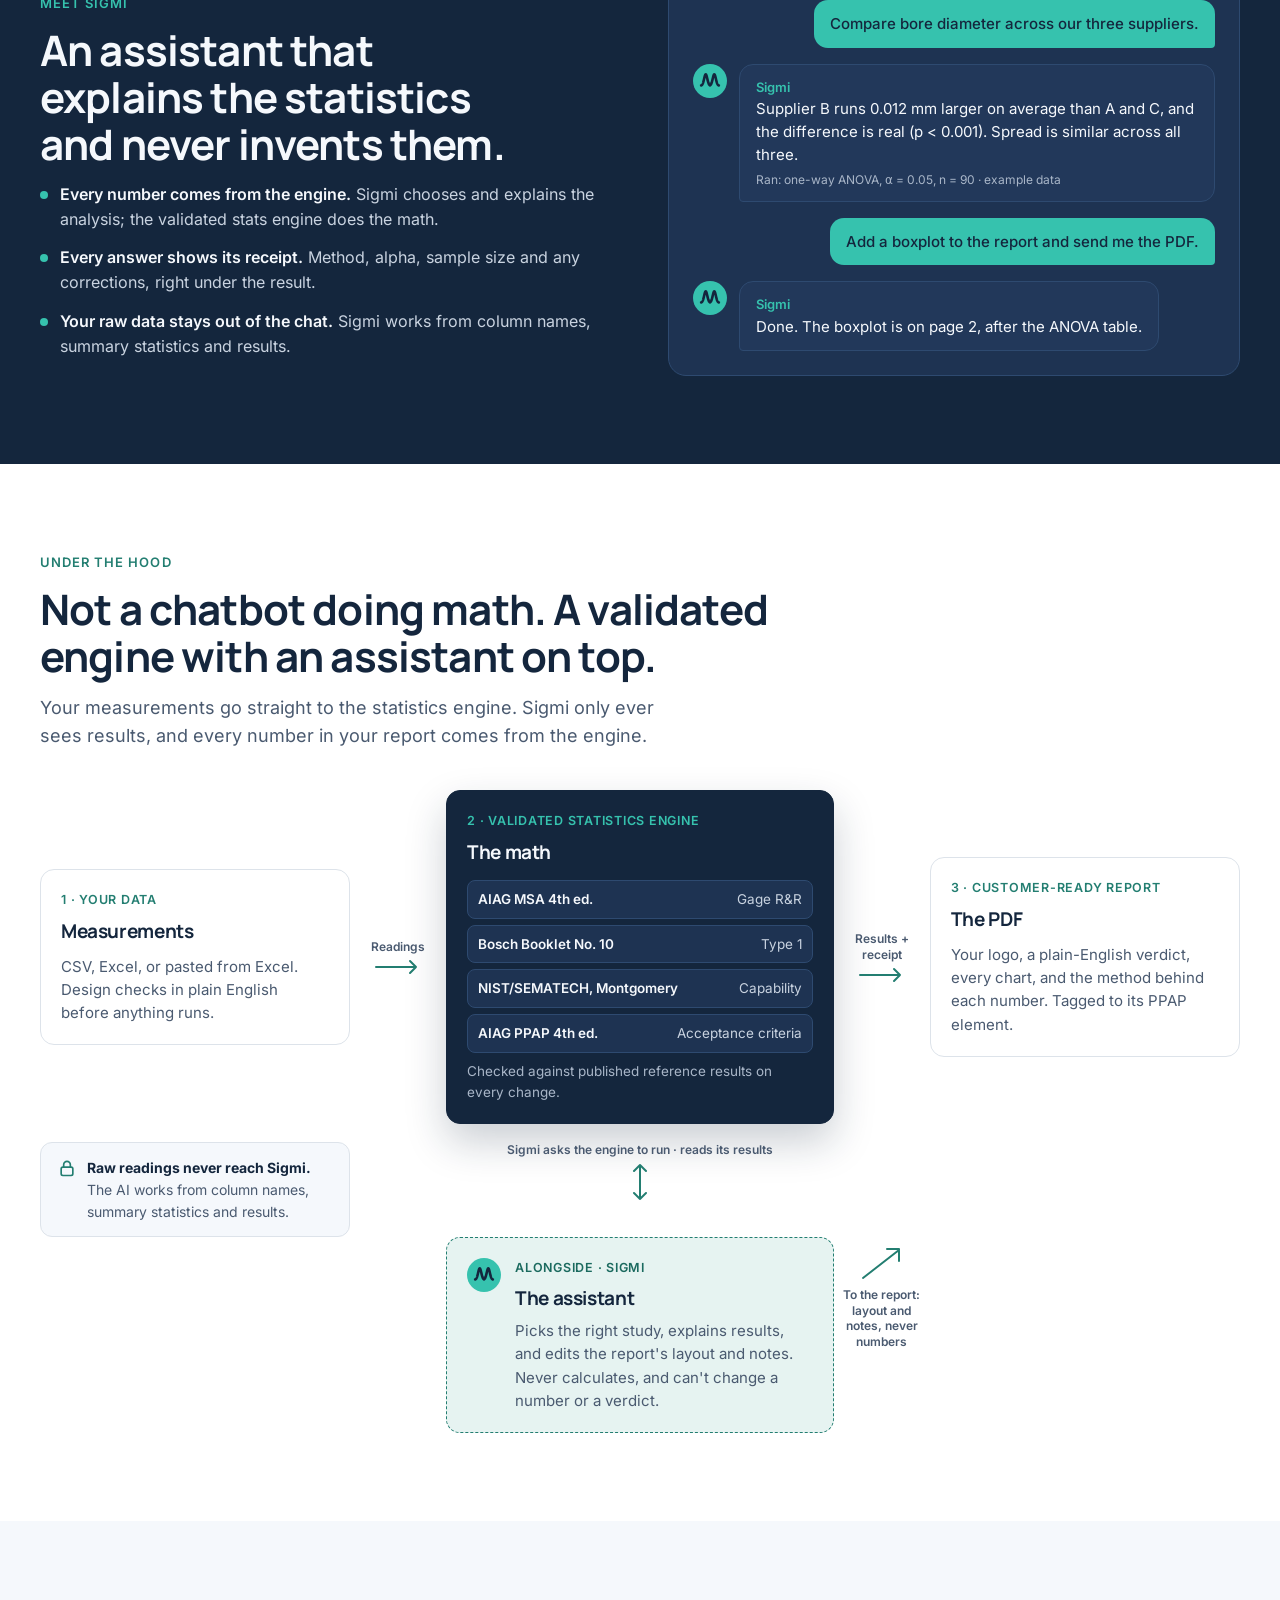
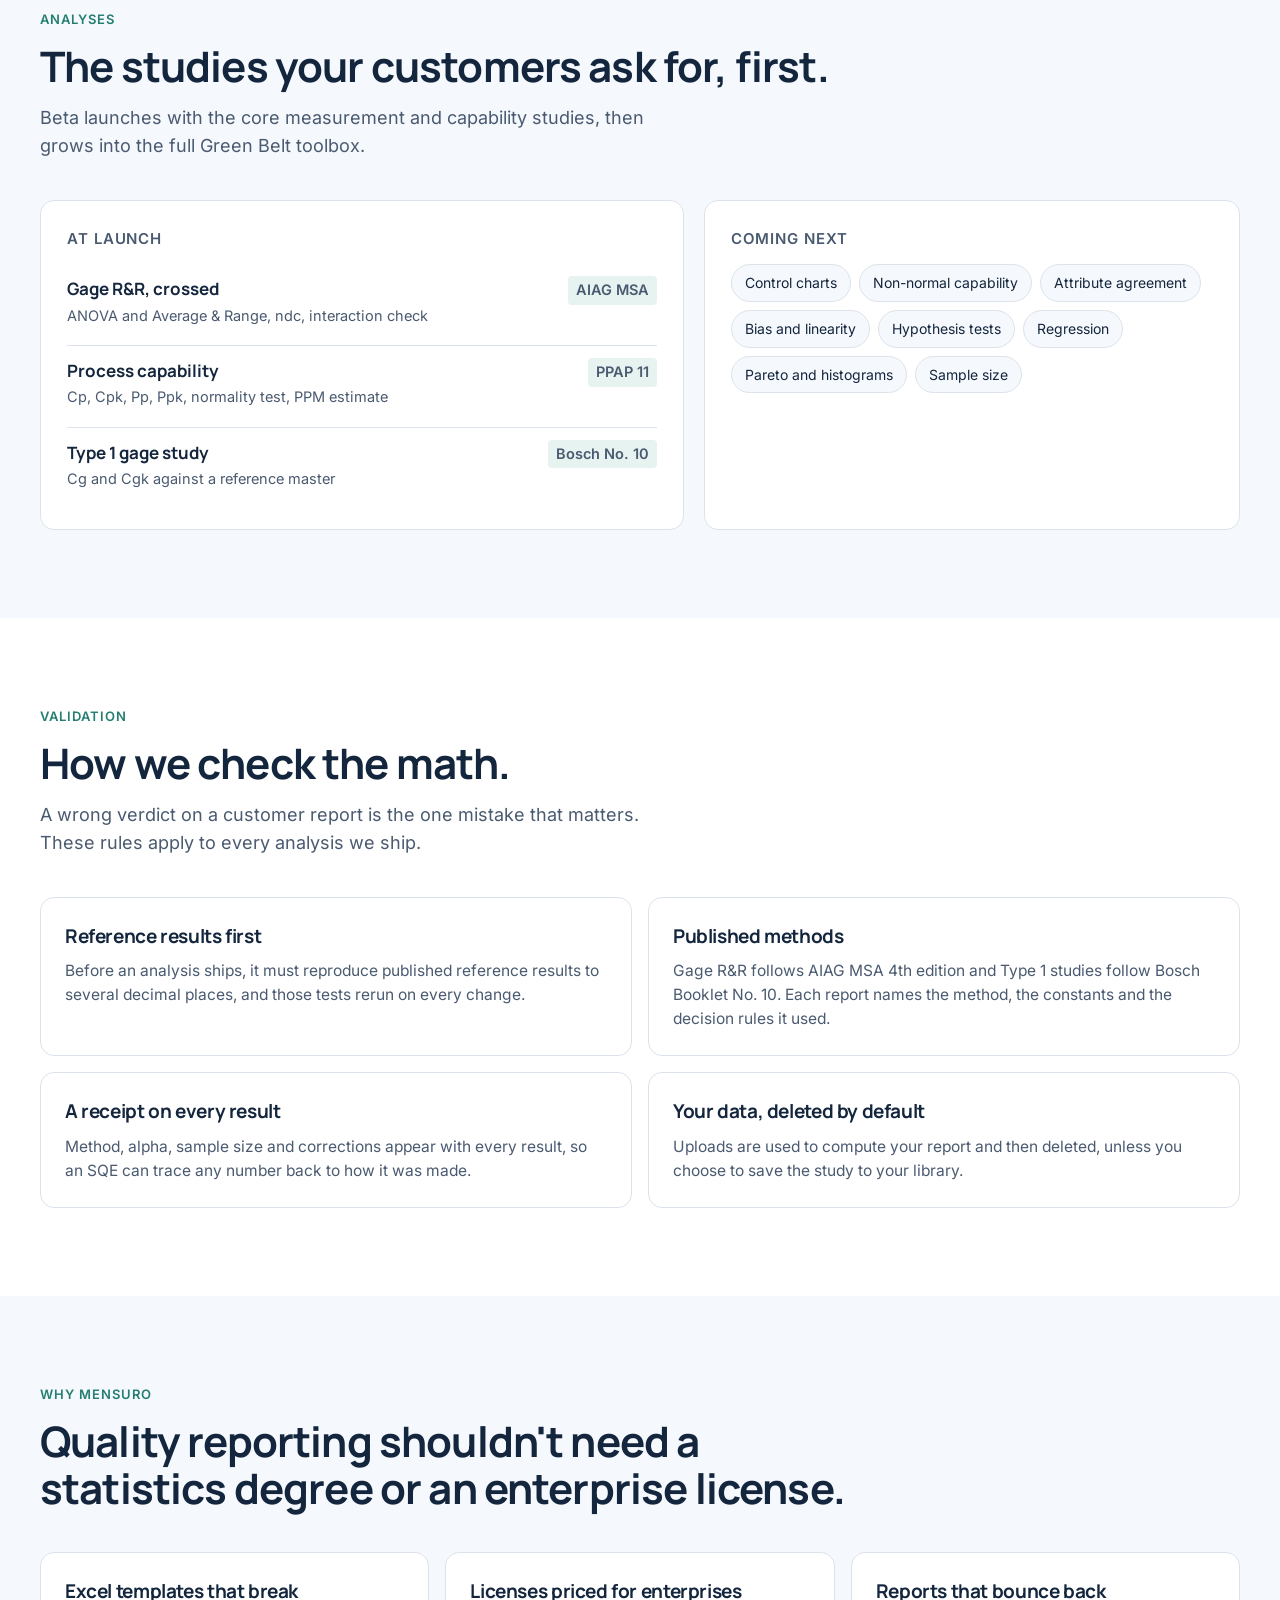
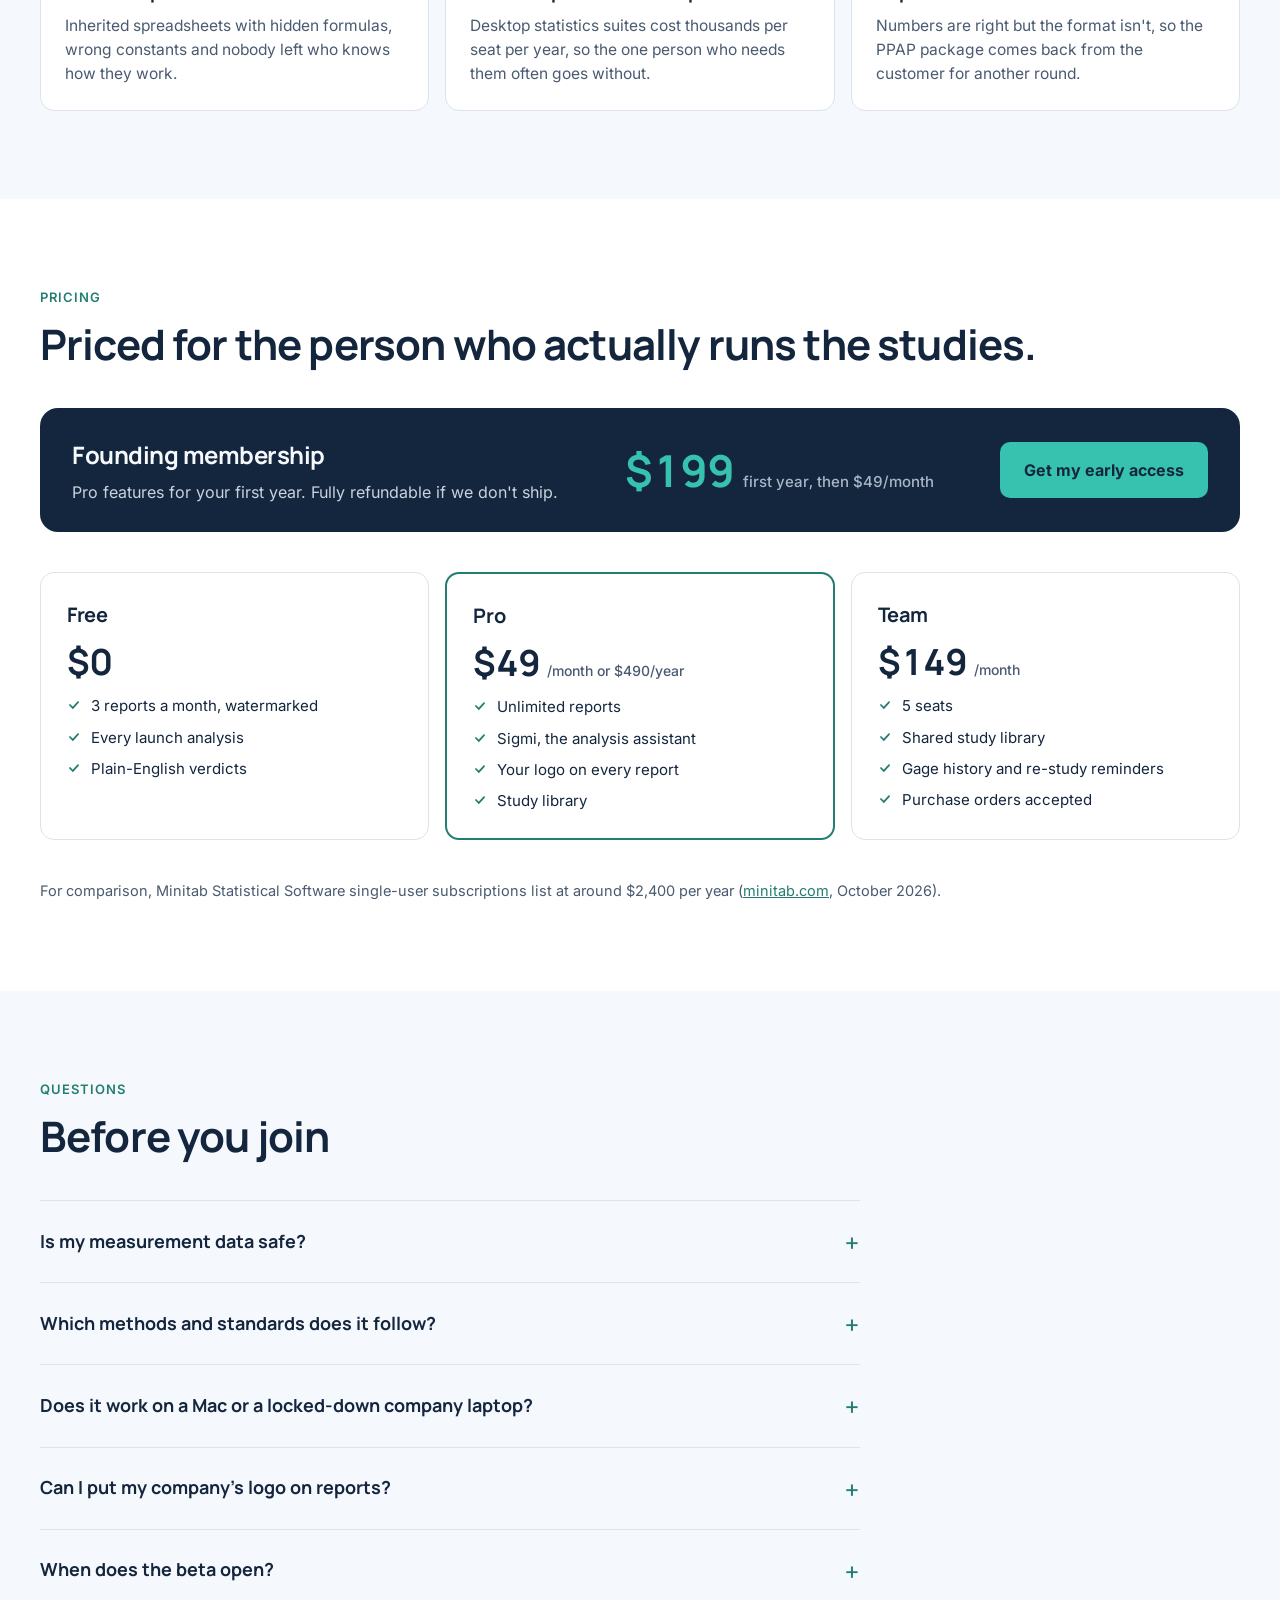
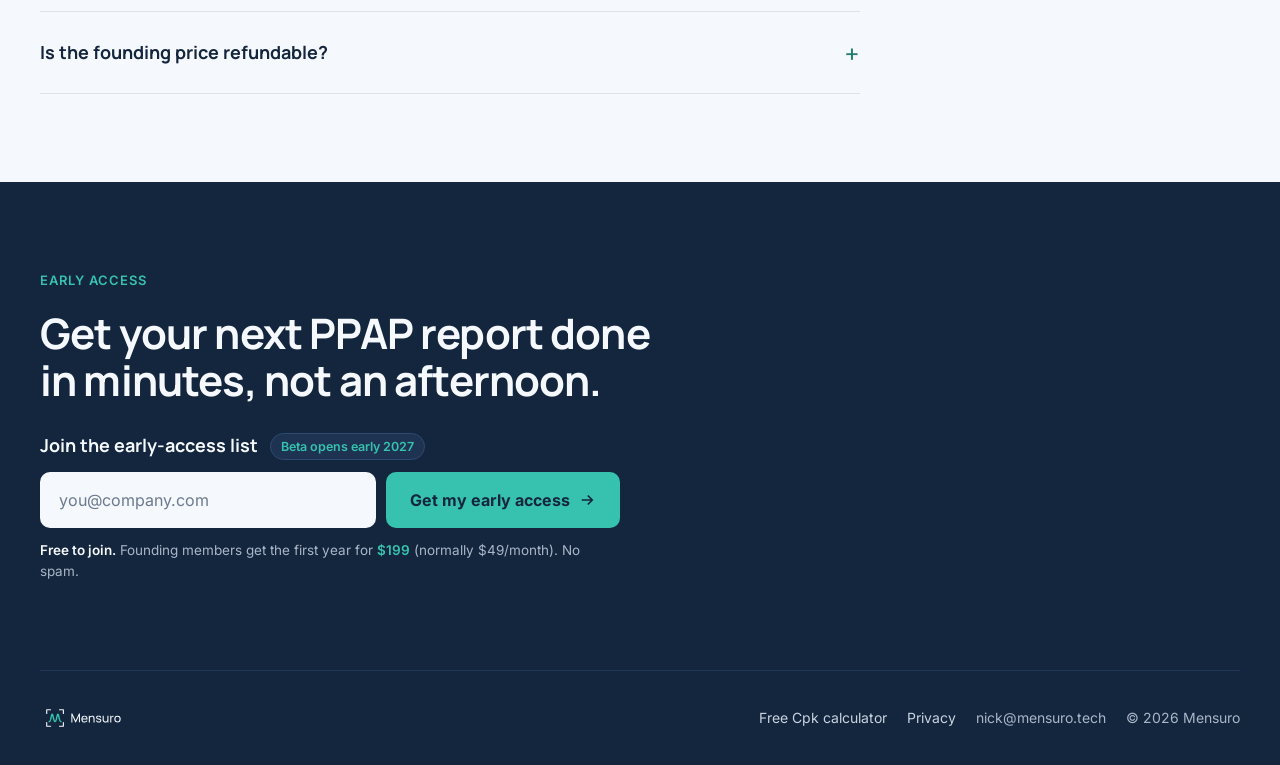
==== commit 354de031: "Use nick@mensuro.tech as the contact address Co-Authored-By: Claude Opus 5.5 <noreply@anthropic.com>" ====
--- a/index.html
+++ b/index.html
@@ -353,7 +353,7 @@
       <nav aria-label="Footer">
         <a href="cpk-calculator.html">Free Cpk calculator</a>
         <a href="privacy.html">Privacy</a>
-        <span>hello@mensuro.tech</span>
+        <span>nick@mensuro.tech</span>
         <span>© 2026 Mensuro</span>
       </nav>
     </footer>
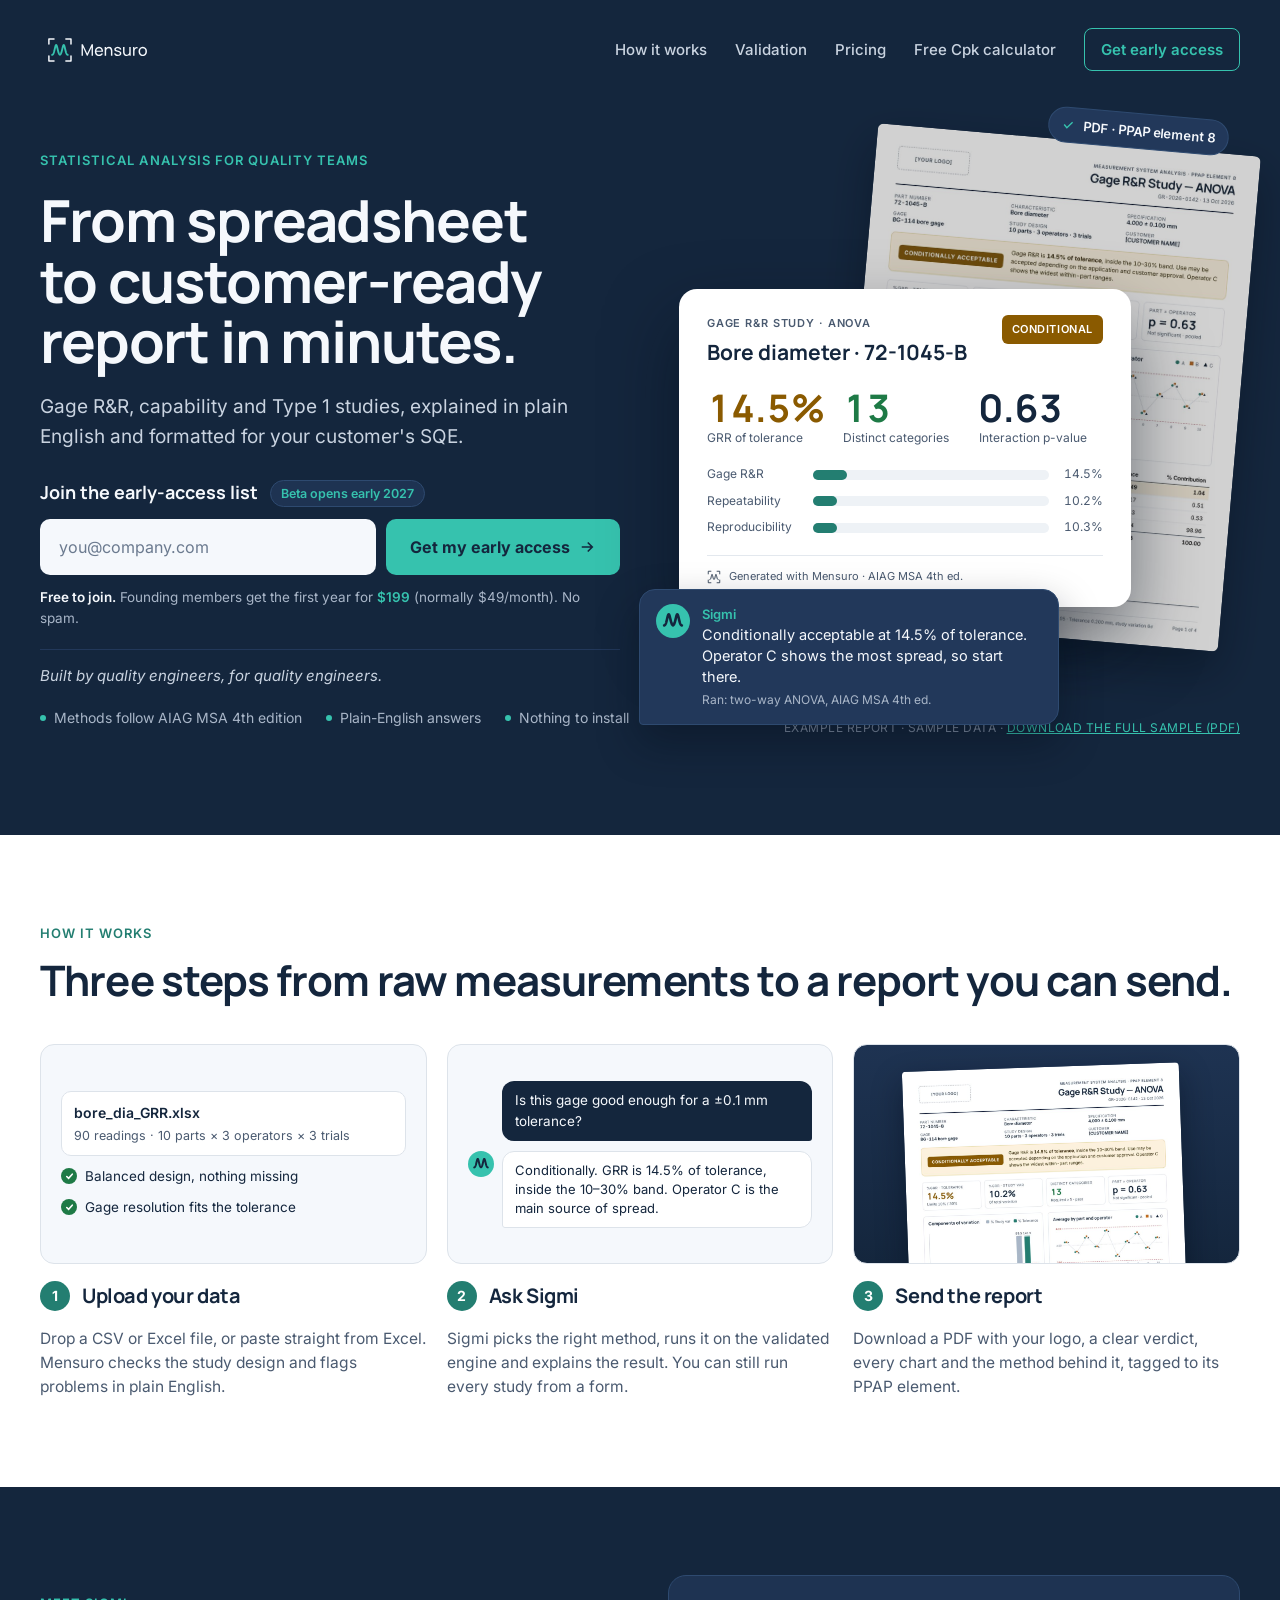
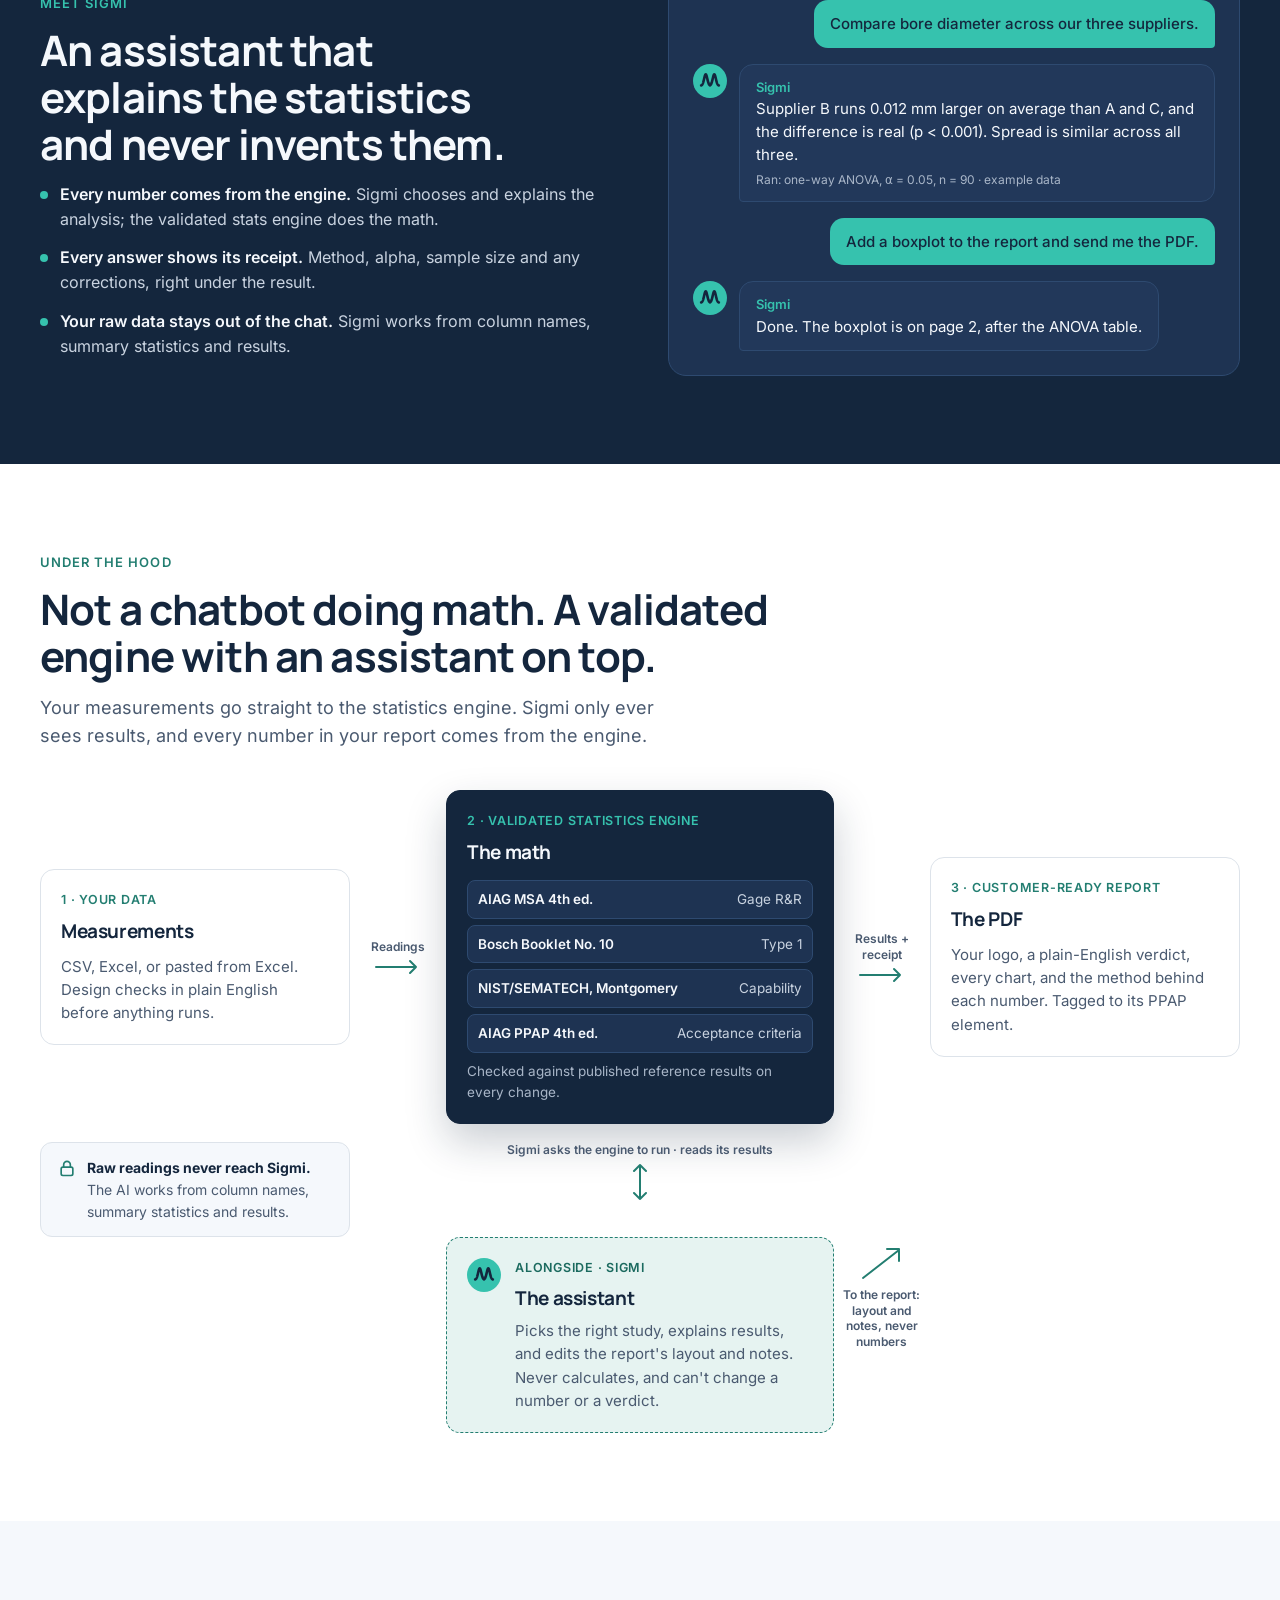
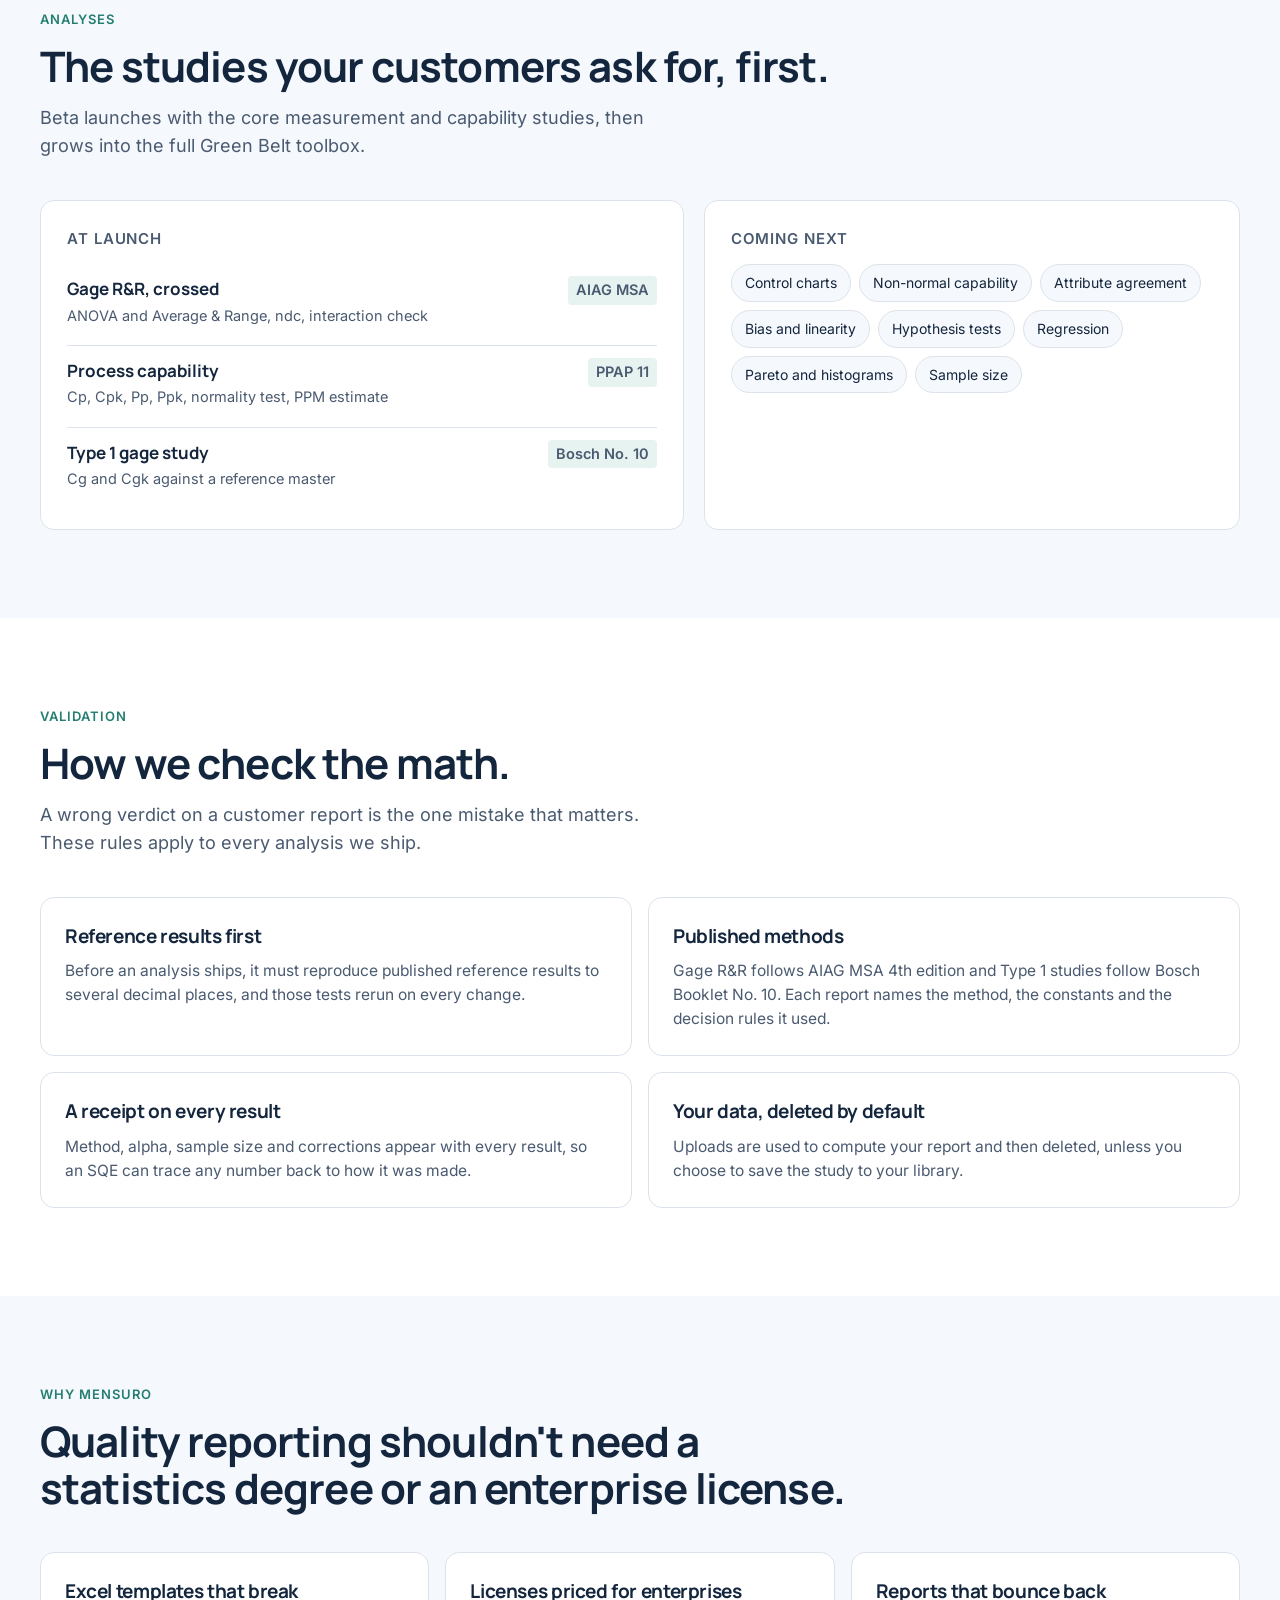
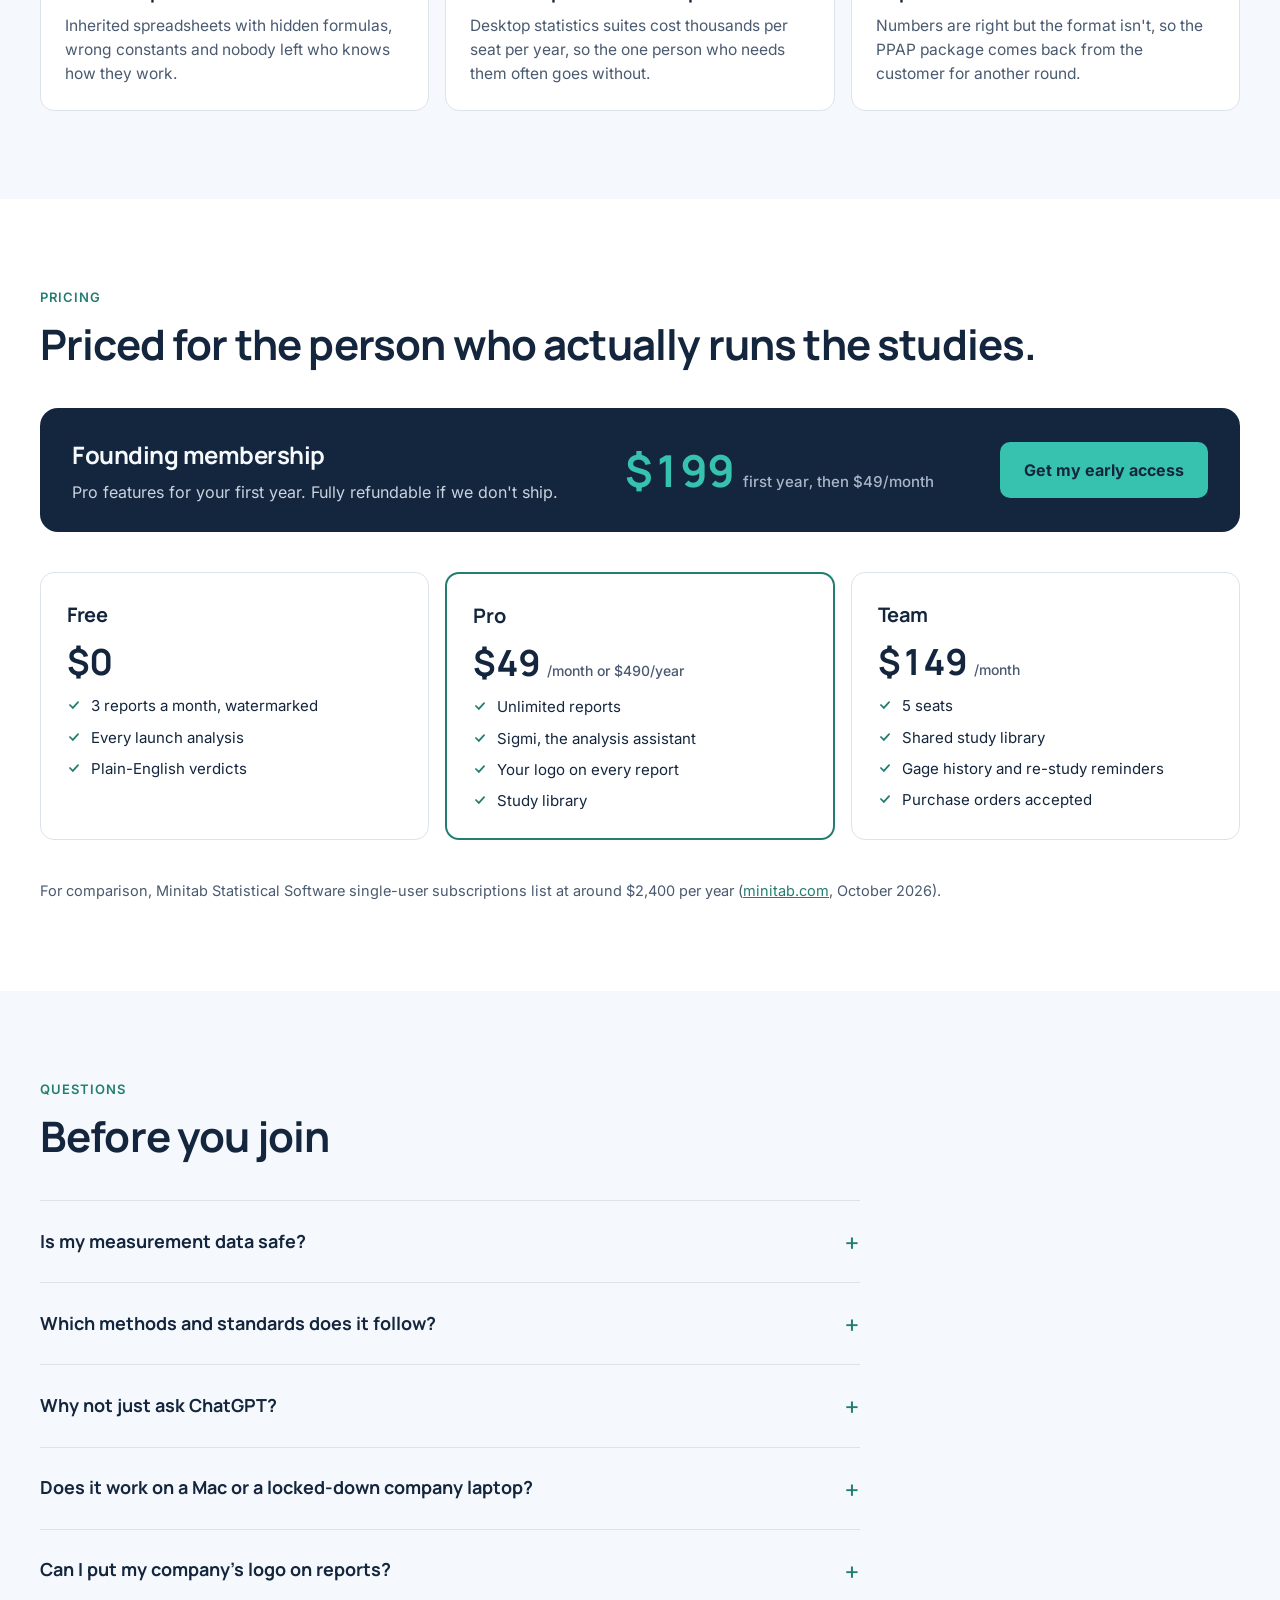
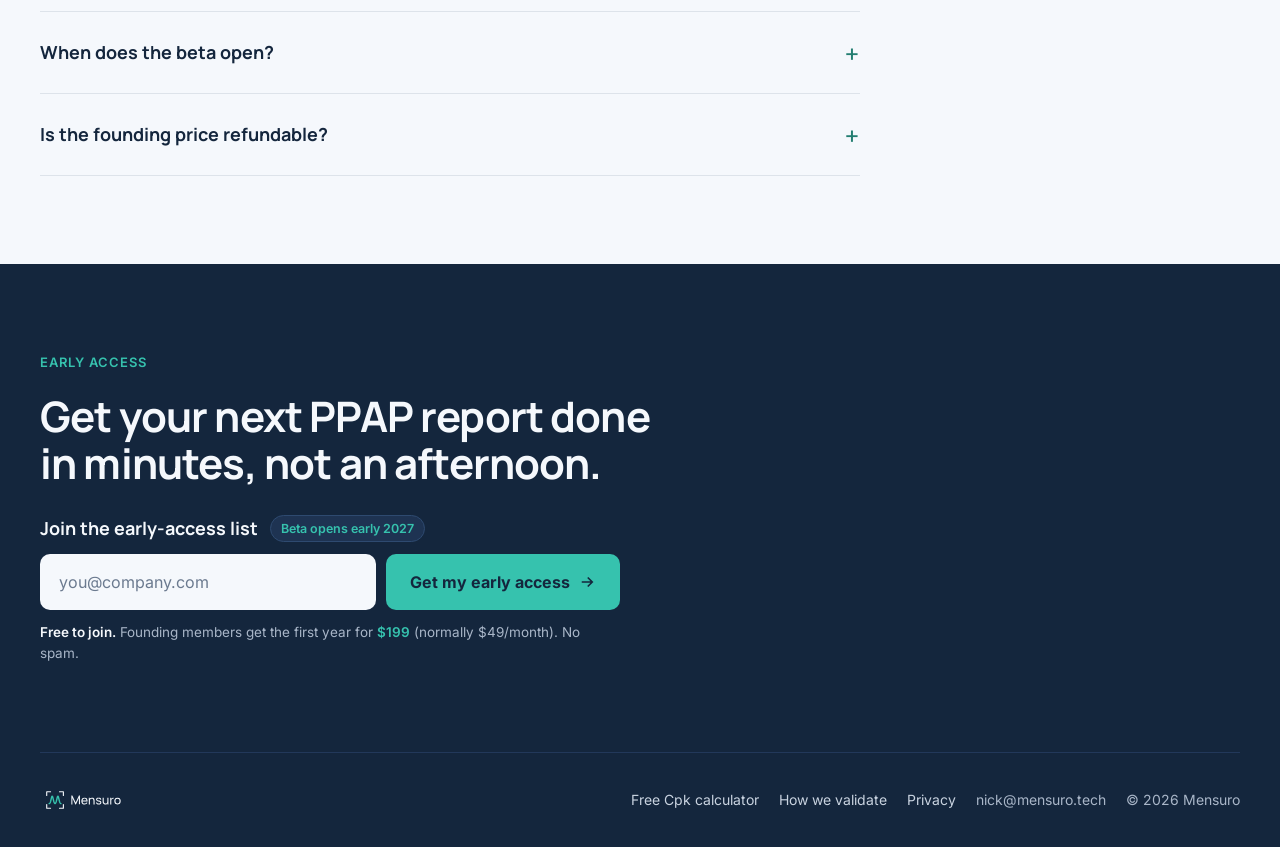
==== commit 6e00afc5: "Add the Type 1 page and the site batch: validation page, samples, FAQ, analytics hook App (private p" ====
--- a/index.html
+++ b/index.html
@@ -21,7 +21,7 @@
 <link rel="apple-touch-icon" href="assets/apple-touch-icon.png">
 <link rel="stylesheet" href="assets/fonts.css?v=20261021a">
 <link rel="stylesheet" href="assets/site.css?v=20261021a">
-<!-- Analytics: once Plausible (or similar) is set up, add its one-line script tag here. -->
+<!-- Analytics: cookie-free Cloudflare Web Analytics, loaded by assets/site.js when MENSURO_CONFIG.analyticsToken is set. -->
 </head>
 <body>
 
@@ -101,7 +101,7 @@
               <div class="receipt">Ran: two-way ANOVA, AIAG MSA 4th ed.</div>
             </div>
           </div>
-          <div class="example-note">Example report · sample data</div>
+          <div class="example-note">Example report · sample data · <a href="assets/samples/mensuro-sample-gage-rr.pdf" style="color:#36C2AE">Download the full sample (PDF)</a></div>
         </div>
       </section>
     </main>
@@ -318,7 +318,8 @@
     </div>
     <div class="faq">
       <details><summary>Is my measurement data safe?</summary><p>Uploads are used only to compute your report and are deleted afterward unless you save the study. Sigmi sees column names, summary statistics and results, not your raw measurements. We never sell your data, and we share it only with the services that run Mensuro, listed on our <a href="privacy.html">privacy page</a>.</p></details>
-      <details><summary>Which methods and standards does it follow?</summary><p>Gage R&amp;R follows AIAG MSA 4th edition with both the ANOVA and Average &amp; Range methods. Type 1 studies use the Cg and Cgk method of Bosch Booklet No. 10. Capability uses the standard Cp, Cpk, Pp and Ppk definitions with a normality check.</p></details>
+      <details><summary>Which methods and standards does it follow?</summary><p>Gage R&amp;R follows AIAG MSA 4th edition with both the ANOVA and Average &amp; Range methods. Type 1 studies use the Cg and Cgk method of Bosch Booklet No. 10. Capability uses the standard Cp, Cpk, Pp and Ppk definitions with a normality check. Each one is checked against the published worked examples; see <a href="validation.html">how we validate</a>.</p></details>
+      <details><summary>Why not just ask ChatGPT?</summary><p>A chatbot writes likely-sounding text. It can get the arithmetic wrong without telling you, and the same data can give a different answer next time, which is a risk you can't put on a customer report. In Mensuro every number comes from a statistics engine that reproduces the published AIAG, Bosch and NIST examples, and every result shows how it was made. Sigmi, the built-in assistant, explains the results; it never calculates them.</p></details>
       <details><summary>Does it work on a Mac or a locked-down company laptop?</summary><p>Yes. Mensuro runs in any modern browser, so there is nothing to install and nothing for IT to approve on your machine.</p></details>
       <details><summary>Can I put my company's logo on reports?</summary><p>Yes, on Pro, Team and founding memberships. The customer-facing report leads with your brand; Mensuro appears only in a small footer line.</p></details>
       <details><summary>When does the beta open?</summary><p>Early 2027. Everyone on the early-access list hears first, in the order they joined.</p></details>
@@ -352,6 +353,7 @@
       <img src="assets/mensuro-lockup-dark-bg.svg" alt="Mensuro" width="423" height="148">
       <nav aria-label="Footer">
         <a href="cpk-calculator.html">Free Cpk calculator</a>
+        <a href="validation.html">How we validate</a>
         <a href="privacy.html">Privacy</a>
         <span>nick@mensuro.tech</span>
         <span>© 2026 Mensuro</span>
@@ -360,6 +362,6 @@
   </div>
 </div>
 
-<script src="assets/site.js?v=20261021a"></script>
+<script src="assets/site.js?v=20261027a"></script>
 </body>
 </html>
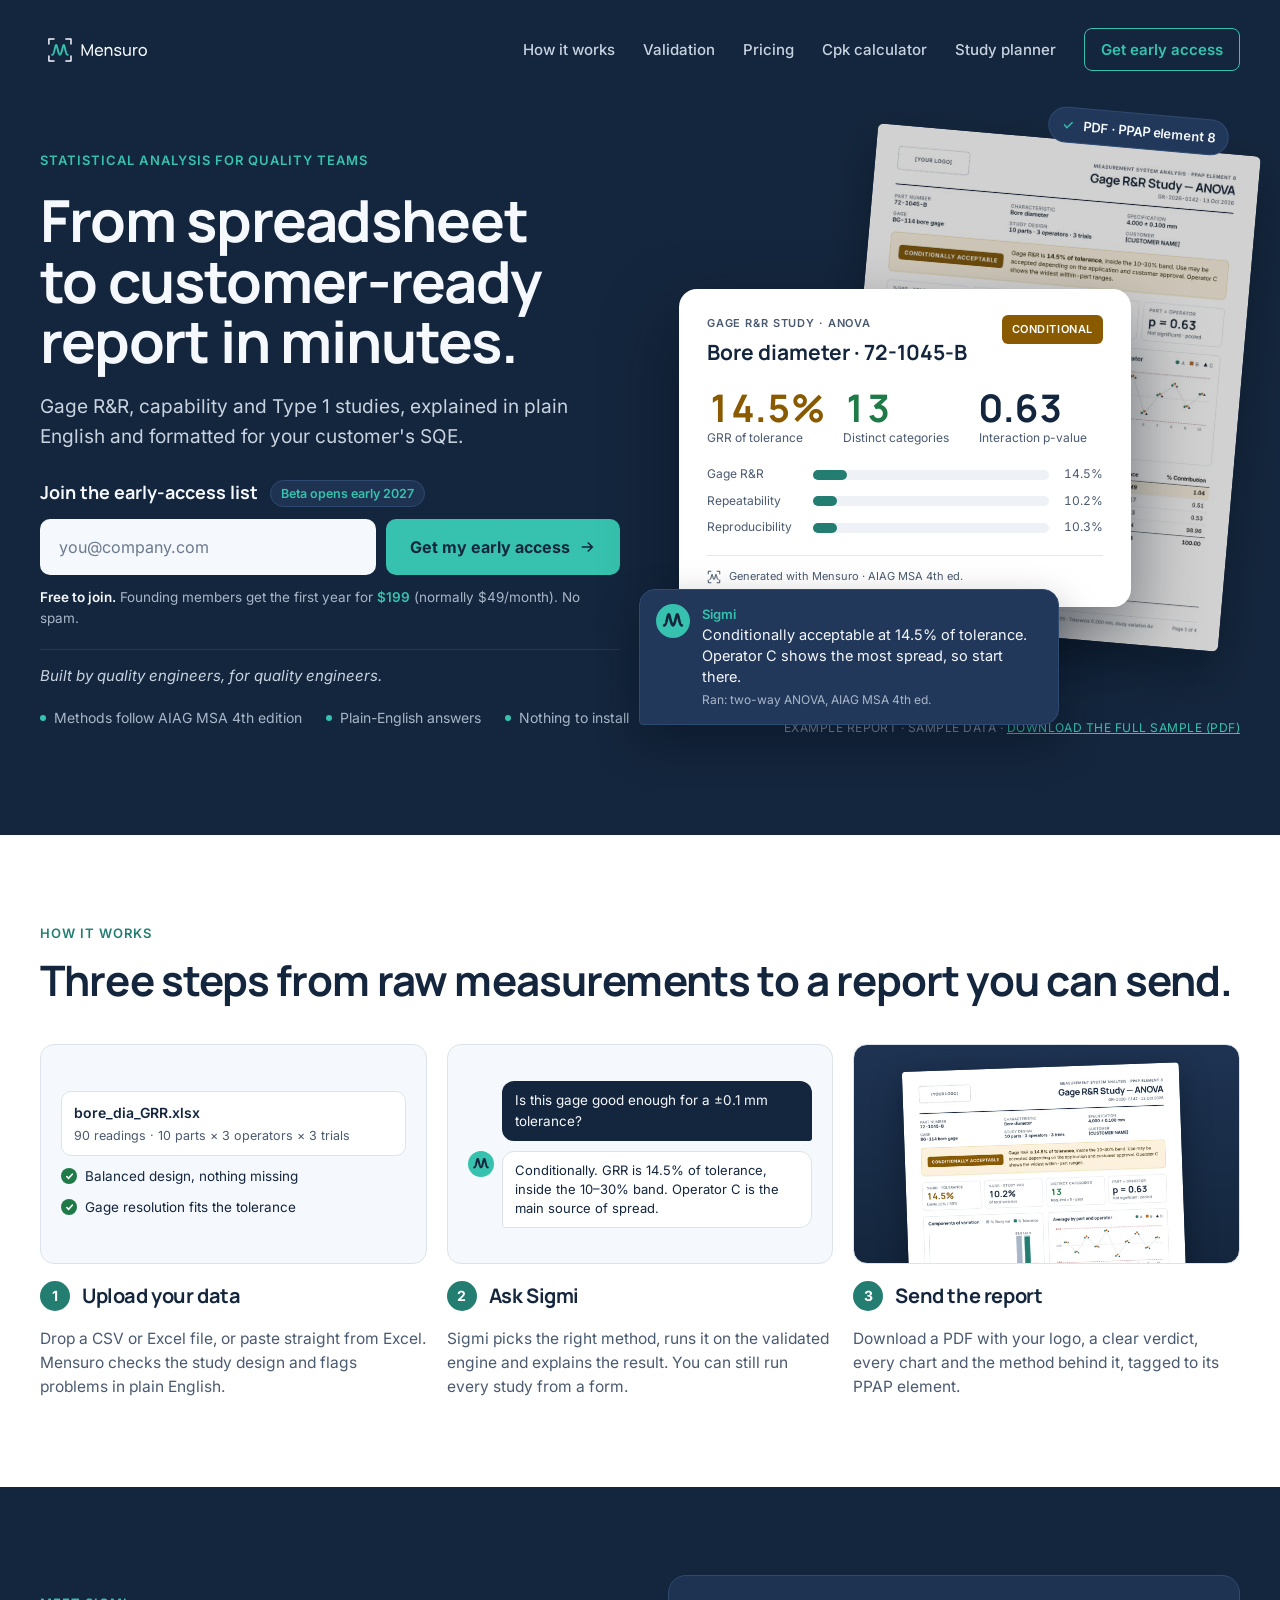
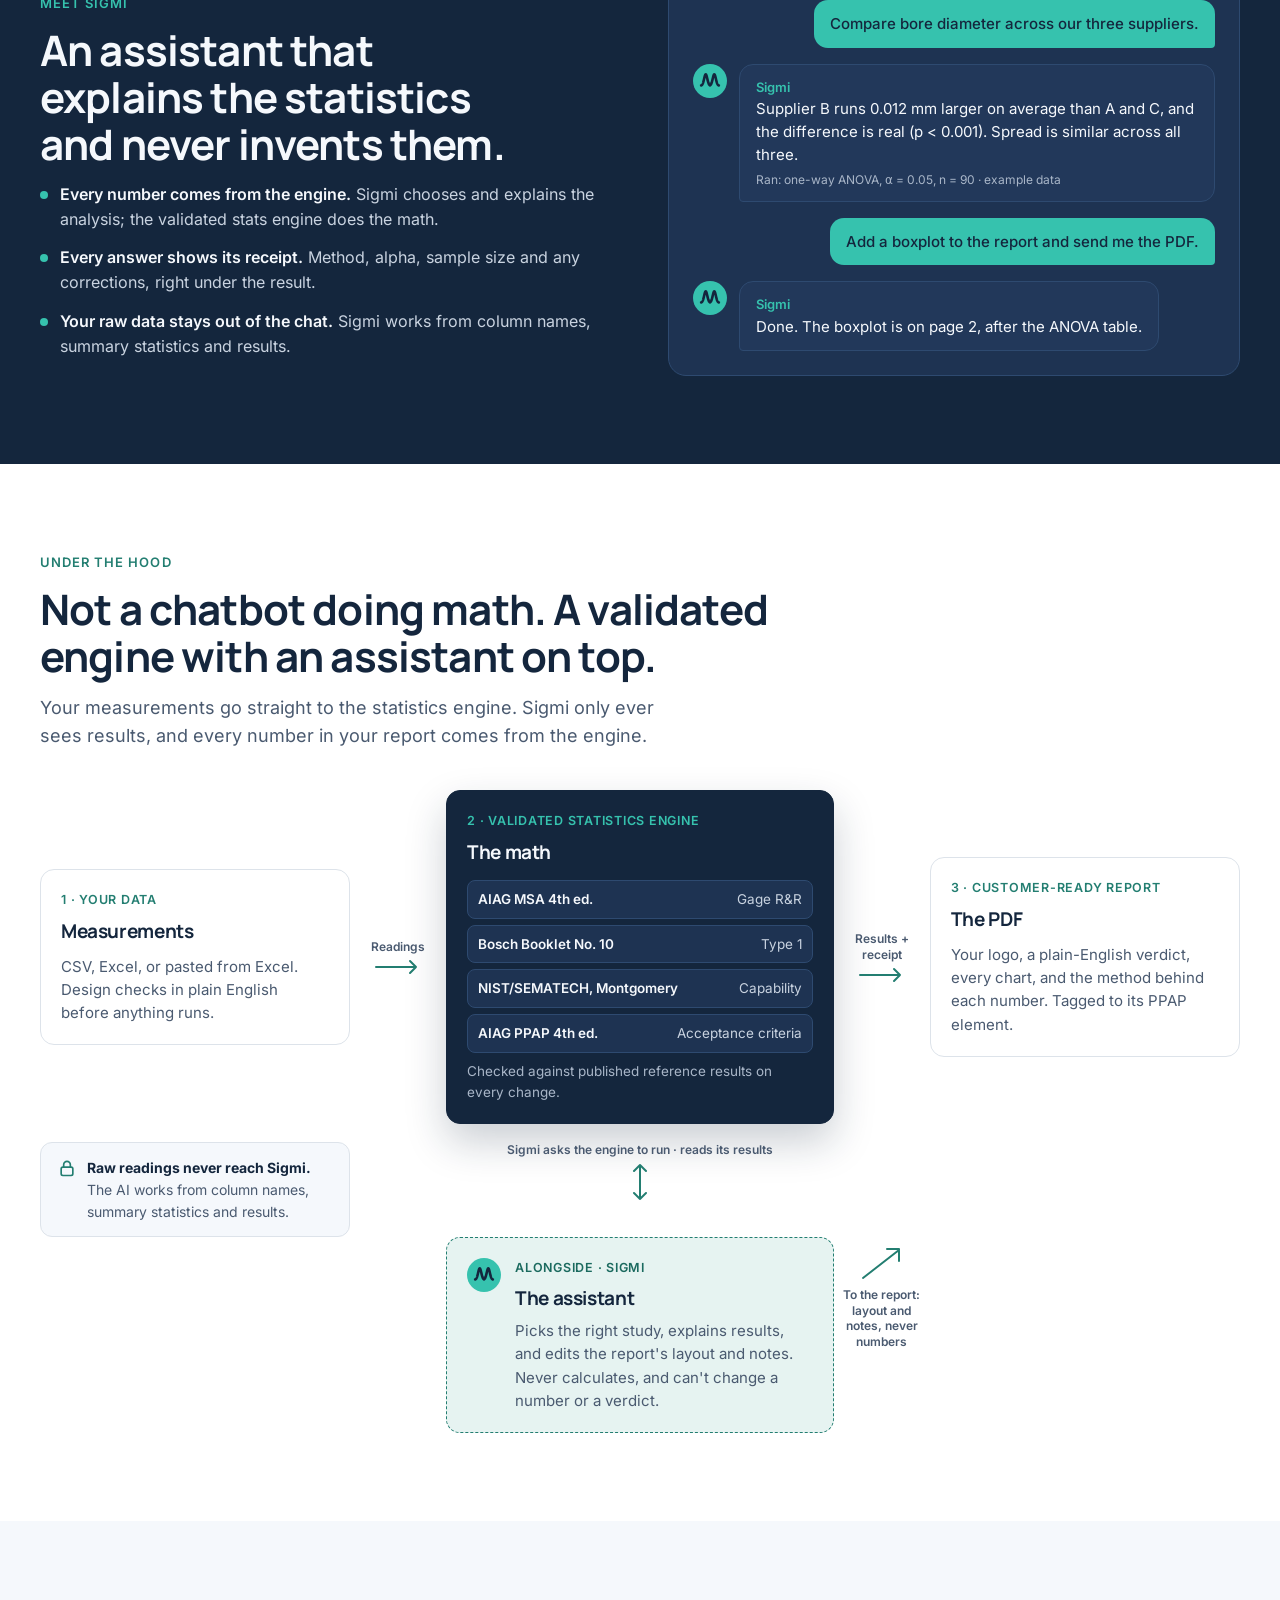
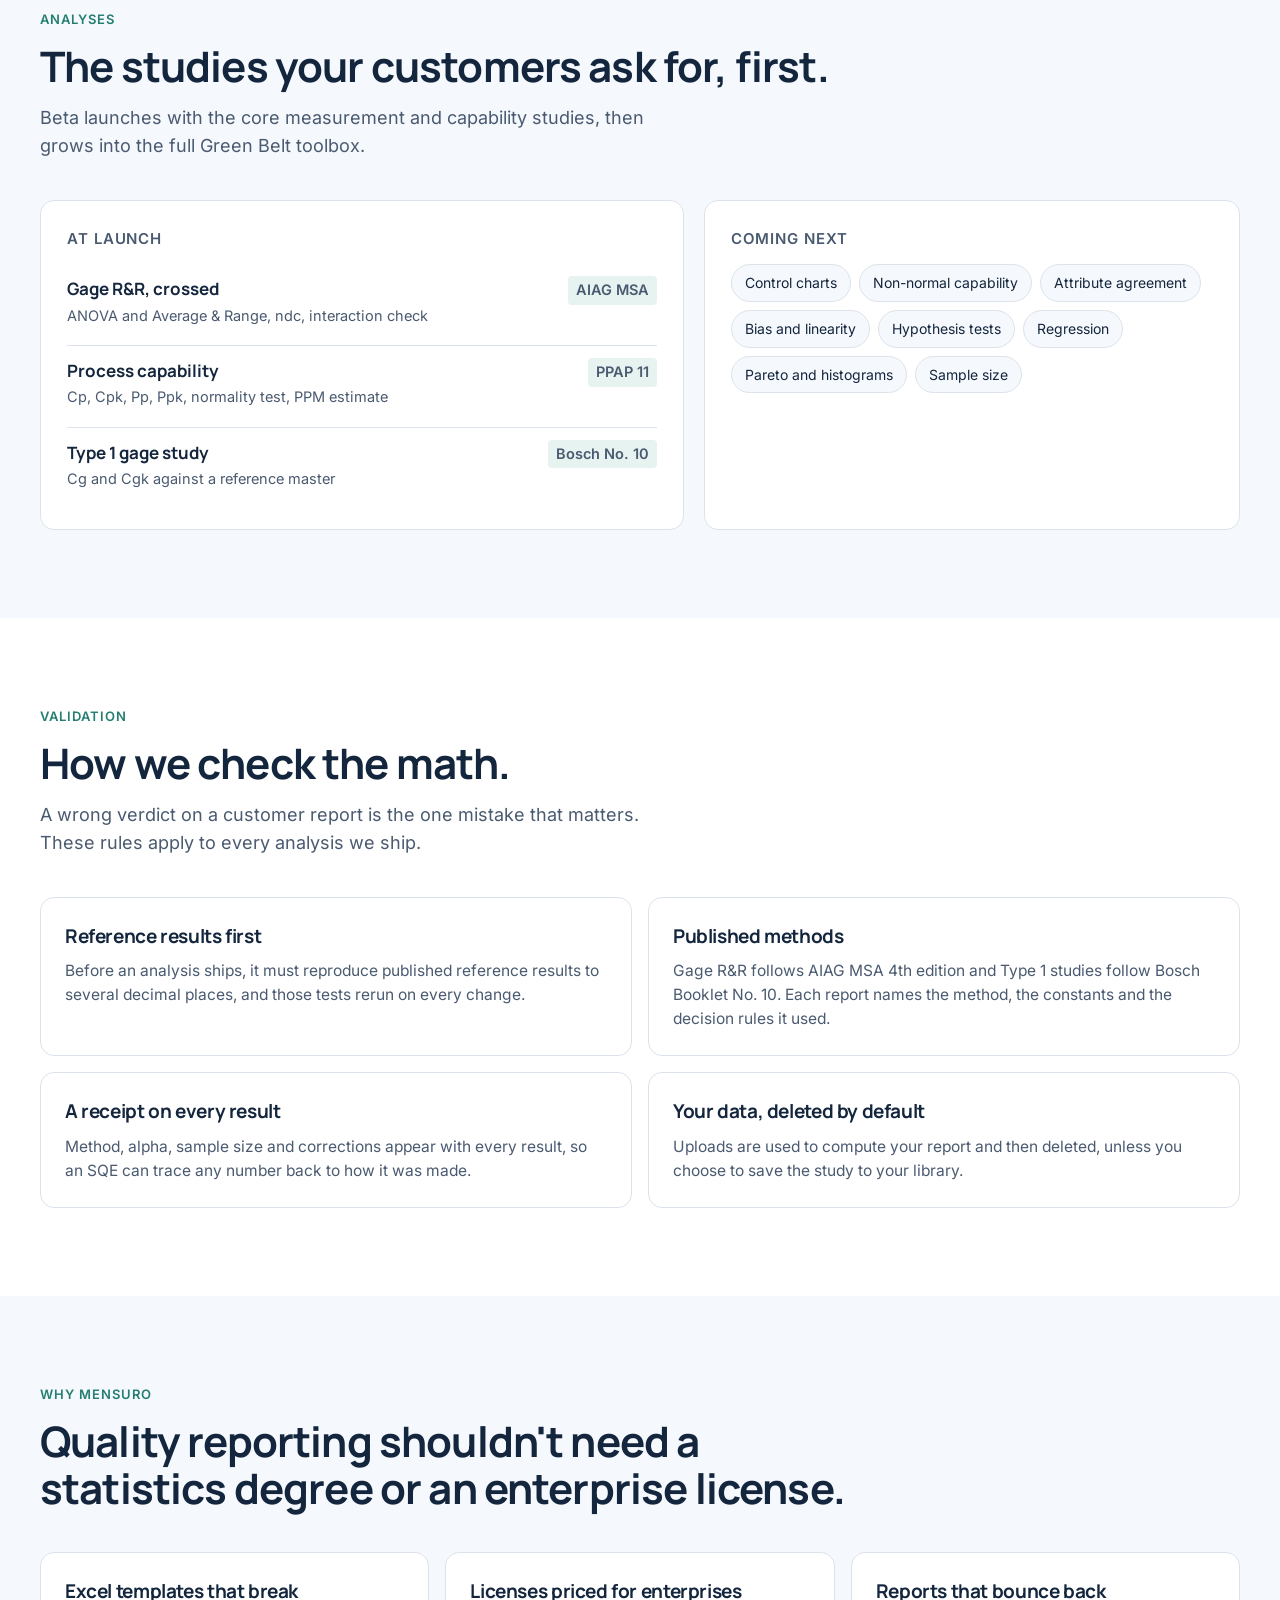
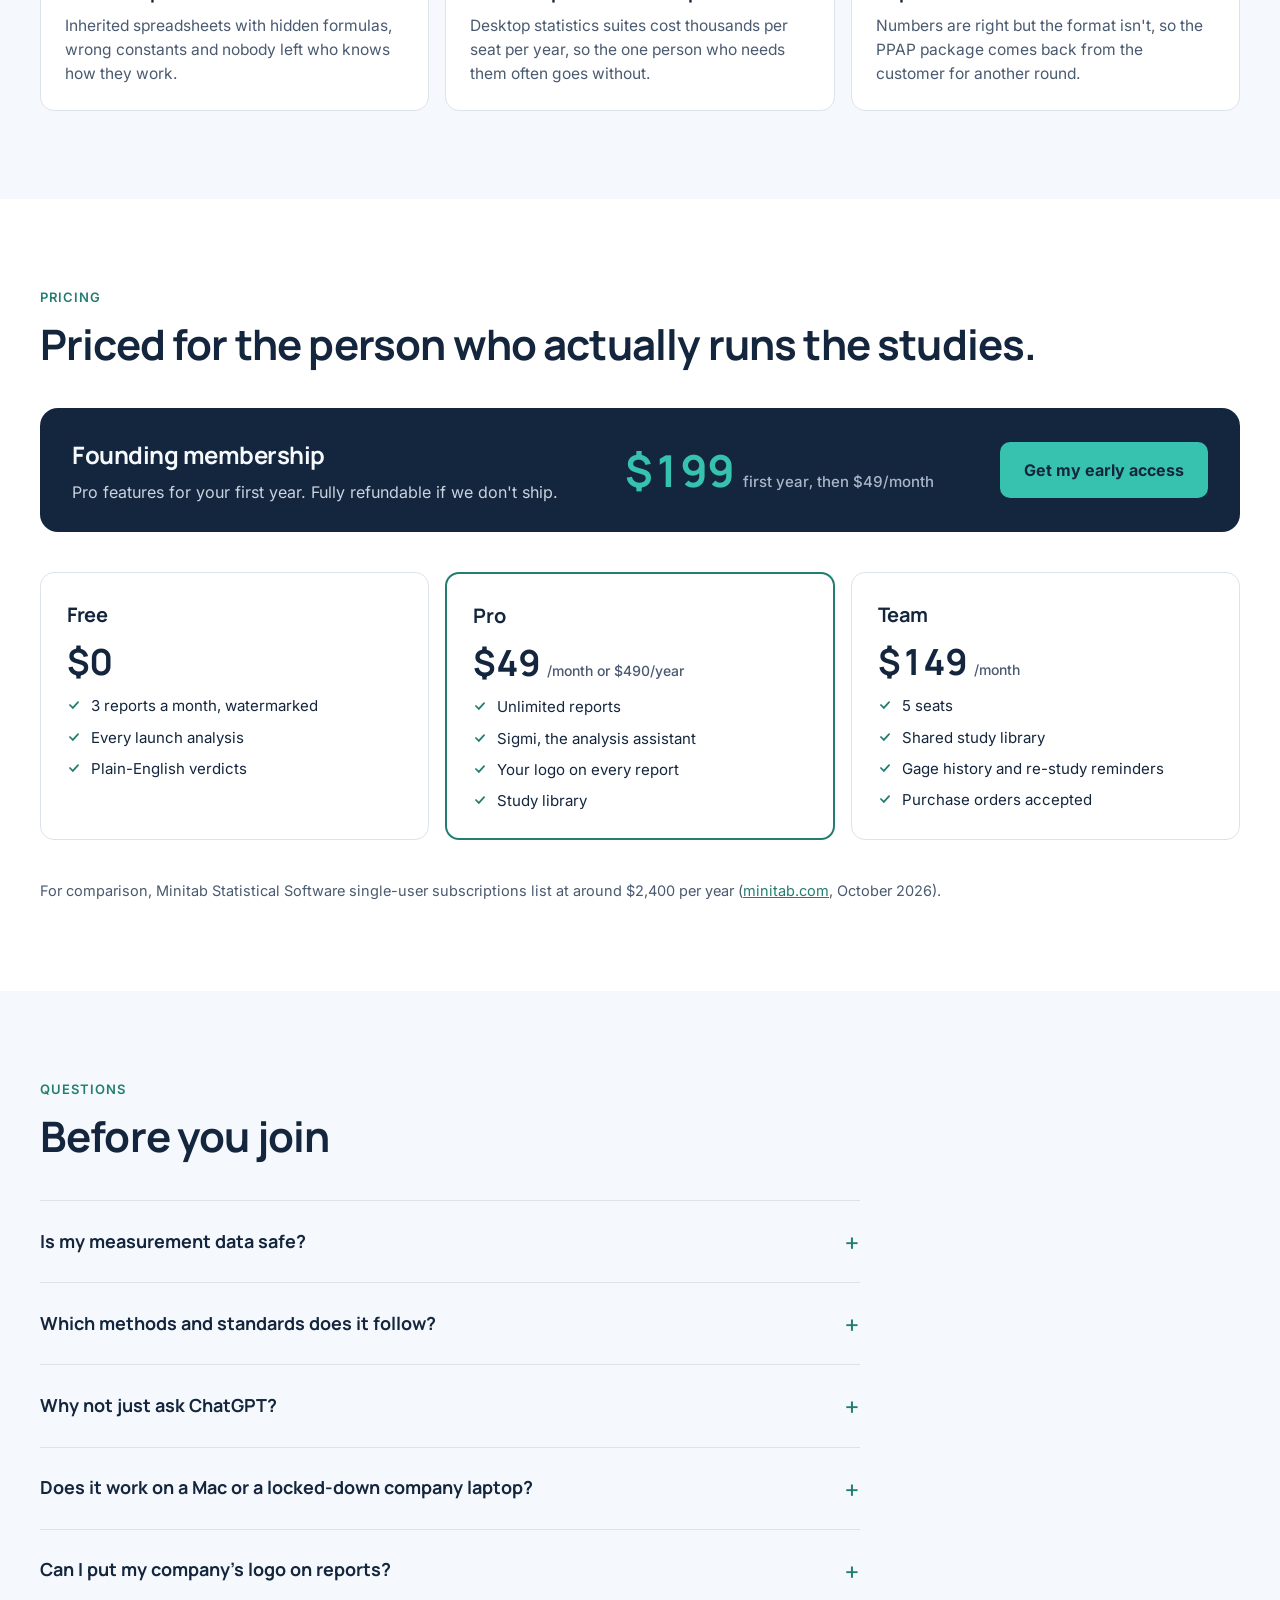
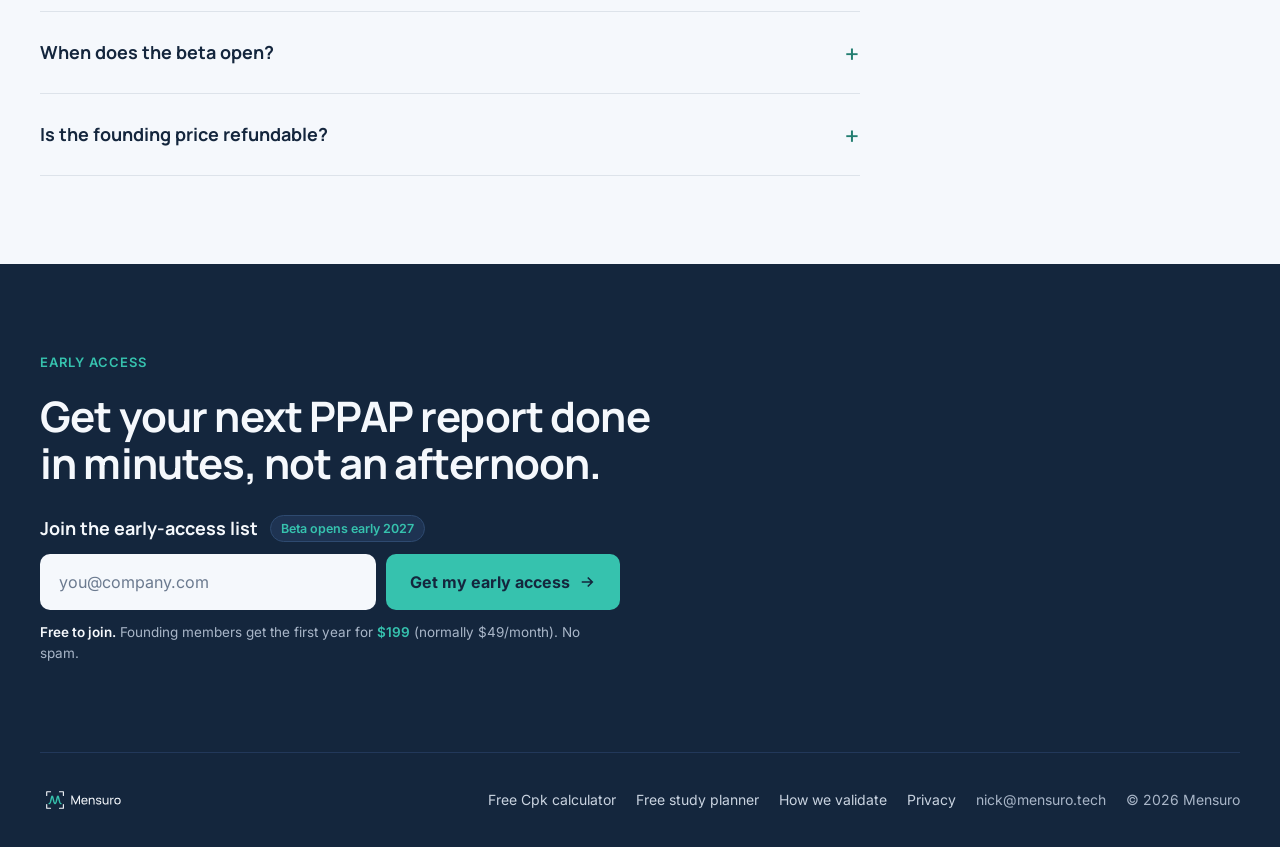
==== commit 6ea8c95f: "Free tools: public study planner, plain-English calculator, clearer privacy - study-planner.html: th" ====
--- a/index.html
+++ b/index.html
@@ -20,7 +20,7 @@
 <link rel="icon" href="assets/favicon-32.png" sizes="32x32" type="image/png">
 <link rel="apple-touch-icon" href="assets/apple-touch-icon.png">
 <link rel="stylesheet" href="assets/fonts.css?v=20261021a">
-<link rel="stylesheet" href="assets/site.css?v=20261021a">
+<link rel="stylesheet" href="assets/site.css?v=20261114a">
 <!-- Analytics: cookie-free Cloudflare Web Analytics, loaded by assets/site.js when MENSURO_CONFIG.analyticsToken is set. -->
 </head>
 <body>
@@ -33,7 +33,8 @@
         <a href="#how">How it works</a>
         <a href="#validation">Validation</a>
         <a href="#pricing">Pricing</a>
-        <a href="cpk-calculator.html">Free Cpk calculator</a>
+        <a href="cpk-calculator.html">Cpk calculator</a>
+        <a href="study-planner.html">Study planner</a>
         <a class="nav-cta" href="#join">Get early access</a>
       </nav>
     </header>
@@ -353,6 +354,7 @@
       <img src="assets/mensuro-lockup-dark-bg.svg" alt="Mensuro" width="423" height="148">
       <nav aria-label="Footer">
         <a href="cpk-calculator.html">Free Cpk calculator</a>
+        <a href="study-planner.html">Free study planner</a>
         <a href="validation.html">How we validate</a>
         <a href="privacy.html">Privacy</a>
         <span>nick@mensuro.tech</span>
@@ -362,6 +364,6 @@
   </div>
 </div>
 
-<script src="assets/site.js?v=20261027a"></script>
+<script src="assets/site.js?v=20261028a"></script>
 </body>
 </html>
--- a/assets/site.css
+++ b/assets/site.css
@@ -436,3 +436,157 @@
   .flow-sigmi .wall { order: 4; margin-top: 12px; }
   .flow-sigmi .arr-d { width: 24px; height: 20px; }
 }
+
+/* ---------------------------------------------------------------- free tools (shared) */
+/* The tool card rises into the ink hero: flow-root stops its negative margin collapsing into the band. */
+.band-overlap { display: flow-root; }
+.tool-switch { display: inline-flex; gap: 4px; padding: 4px; border-radius: 999px; background: var(--ink-2); border: 1px solid var(--ink-line); align-self: flex-start; }
+.tool-switch a { color: var(--on-dark-2); text-decoration: none; font-size: 14px; font-weight: 600; padding: 8px 16px; border-radius: 999px; white-space: nowrap; }
+.tool-switch a:hover { color: var(--on-dark); }
+.tool-switch a[aria-current="page"] { background: var(--teal); color: var(--ink); }
+.src { display: inline-block; flex: none; font-size: 10.5px; font-weight: 700; letter-spacing: 0.06em; text-transform: uppercase; padding: 3px 8px; border-radius: 5px; color: var(--white); white-space: nowrap; line-height: 1.3; }
+.src.aiag { background: var(--ink); } .src.iatf { background: #2E4A70; } .src.iso { background: #3B6FB6; }
+.src.bosch { background: #6A5A8C; } .src.gen { background: #5B6B80; }
+.cta-report { margin: 0; display: flex; flex-direction: column; align-items: center; gap: 12px; min-width: 0; }
+.cta-report img { width: min(380px, 100%); border-radius: 8px; box-shadow: 0 30px 60px rgba(4, 12, 24, 0.5); transform: rotate(-1.5deg); }
+.cta-report figcaption { font-size: 12.5px; color: var(--on-dark-3); }
+
+/* ---------------------------------------------------------------- study planner */
+.planner { display: flex; flex-direction: column; gap: 22px; margin-top: -88px; padding-bottom: 80px; position: relative; }
+.step-title { display: flex; align-items: center; gap: 10px; font-size: 20px; }
+.step-title .n { width: 26px; height: 26px; border-radius: 13px; background: var(--teal-deep); color: var(--white); font: 700 14px/26px var(--body); text-align: center; flex: none; }
+.pick { gap: 18px; }
+.studies { display: grid; grid-template-columns: repeat(5, minmax(0, 1fr)); gap: 10px; }
+.studies button { all: unset; box-sizing: border-box; cursor: pointer; display: flex; flex-direction: column; gap: 4px; padding: 16px; border: 1px solid var(--line); border-radius: 14px; background: var(--white); transition: border-color .15s, background .15s, box-shadow .15s; min-width: 0; }
+.studies button:hover { border-color: #9AA7B8; }
+.studies button:focus-visible { outline: 3px solid var(--teal); outline-offset: 2px; }
+.studies svg { width: 28px; height: 28px; fill: none; stroke: var(--teal-deep); stroke-width: 1.7; stroke-linecap: round; stroke-linejoin: round; margin-bottom: 6px; }
+.studies b { font-family: var(--display); font-size: 16px; color: var(--text); }
+.studies span { font-size: 13px; color: var(--muted); line-height: 1.4; }
+.studies button[aria-selected="true"] { border: 2px solid var(--teal-deep); padding: 15px; background: var(--teal-tint); box-shadow: 0 10px 24px rgba(35, 126, 113, 0.14); }
+.study { display: flex; flex-direction: column; gap: 18px; }
+.study[hidden], .planner [data-design][hidden] { display: none; }
+.work { display: grid; grid-template-columns: minmax(0, 1fr) minmax(0, 1fr); gap: 20px; align-items: start; }
+.planner input[type="text"] { font: inherit; font-size: 16px; font-variant-numeric: tabular-nums; color: var(--text); background: var(--white); border: 1px solid #C3CDD9; border-radius: 10px; padding: 11px 12px; width: 100%; min-width: 0; }
+.planner input[type="text"]:focus-visible { outline: 3px solid var(--teal); outline-offset: 1px; border-color: var(--teal-deep); }
+.planner .hint { font-size: 14px; color: var(--muted); line-height: 1.5; }
+.field-row.three { grid-template-columns: repeat(3, minmax(0, 1fr)); }
+.field.narrow { max-width: 240px; }
+.opt { font-weight: 500; font-size: 12px; color: var(--muted); background: var(--paper); border: 1px solid var(--line); border-radius: 10px; padding: 1px 7px; margin-left: 4px; }
+
+.plan-card { background: var(--ink); color: var(--on-dark); border-radius: 16px; padding: clamp(20px, 3vw, 28px); display: flex; flex-direction: column; gap: 14px; box-shadow: 0 24px 48px rgba(4, 12, 24, 0.22); position: sticky; top: 20px; min-width: 0; }
+.pc-top { display: flex; justify-content: space-between; align-items: baseline; gap: 12px; flex-wrap: wrap; }
+.pc-k { font-size: 12.5px; font-weight: 600; letter-spacing: 0.08em; text-transform: uppercase; color: var(--teal); }
+.pc-study { font-size: 13px; color: var(--on-dark-3); }
+.pc-big { display: flex; align-items: baseline; gap: 12px; flex-wrap: wrap; }
+.pc-big .v { font-family: var(--display); font-weight: 800; font-size: clamp(48px, 6vw, 64px); line-height: 1; letter-spacing: -0.03em; }
+.pc-big .u { font-size: 18px; color: var(--on-dark-2); font-weight: 500; }
+.pc-big.pc-reuse .v { color: var(--teal); } .pc-big.pc-new .v { color: #FF9C8F; }
+.pc-sub { font-size: 15px; color: var(--on-dark-2); padding-bottom: 14px; border-bottom: 1px solid var(--ink-3); }
+.pc-checks { list-style: none; margin: 0; padding: 0; display: flex; flex-direction: column; gap: 11px; }
+.pc-checks li { display: flex; gap: 11px; align-items: flex-start; font-size: 15px; line-height: 1.45; color: var(--on-dark); }
+.pc-checks .ic { width: 22px; height: 22px; border-radius: 11px; flex: none; display: flex; align-items: center; justify-content: center; margin-top: 0; }
+.pc-checks .ic svg { width: 14px; height: 14px; fill: none; stroke: var(--white); stroke-width: 3; stroke-linecap: round; stroke-linejoin: round; }
+.pc-checks .ok .ic { background: var(--pass); }
+.pc-checks .warn .ic { background: #B07400; }
+.pc-checks .info .ic { background: var(--ink-3); border: 1px solid var(--ink-line); }
+.pc-checks .info .ic svg { stroke: var(--teal); }
+.pc-checks .info { color: var(--on-dark-2); }
+.pc-invalid { color: #FFC9C1; font-size: 15px; }
+.pc-mix { width: 100%; border-collapse: collapse; font-size: 13.5px; color: var(--on-dark-2); }
+.pc-mix caption { text-align: left; font-size: 12.5px; color: var(--on-dark-3); padding-bottom: 6px; }
+.pc-mix td { padding: 6px 0; border-top: 1px solid var(--ink-3); }
+.pc-mix td:nth-child(2) { color: var(--on-dark-3); text-align: right; padding-right: 14px; }
+.pc-mix td:last-child { text-align: right; width: 3em; }
+.pc-mix b { color: var(--on-dark); }
+.pc-actions { display: flex; gap: 8px; align-items: center; flex-wrap: wrap; padding-top: 4px; }
+.pc-btn { height: 38px; padding: 0 14px; border-radius: 9px; border: 1px solid var(--ink-line); background: var(--ink-2); color: var(--on-dark); font: inherit; font-size: 14px; font-weight: 600; cursor: pointer; }
+.pc-btn:hover { border-color: var(--teal); }
+.pc-btn:focus-visible { outline: 3px solid var(--teal); outline-offset: 2px; }
+.pc-done { font-size: 13.5px; color: var(--teal); font-weight: 600; }
+
+.reqs-title { font-size: 22px; margin-top: 10px; }
+.reqs { list-style: none; margin: 0; padding: 0; display: grid; grid-template-columns: repeat(2, minmax(0, 1fr)); gap: 14px; }
+.reqs li { background: var(--white); border: 1px solid var(--line); border-radius: 14px; padding: 18px 20px; display: flex; flex-direction: column; gap: 8px; min-width: 0; }
+.rq-h { display: flex; justify-content: space-between; align-items: flex-start; gap: 12px; }
+.rq-h b { font-family: var(--display); font-size: 17px; line-height: 1.3; letter-spacing: -0.01em; }
+.reqs p { color: var(--muted); font-size: 15px; line-height: 1.55; }
+.reqs cite { font-style: normal; font-size: 12.5px; color: #6B7A8F; margin-top: auto; padding-top: 4px; }
+.reqs cite::before { content: "Source: "; font-weight: 600; }
+.cust { background: var(--white); border: 1px dashed #B9C4D2; border-radius: 14px; padding: 4px 20px; }
+.cust summary { cursor: pointer; padding: 14px 0; font-family: var(--display); font-weight: 700; font-size: 16px; }
+.cust summary span { font-family: var(--body); font-weight: 400; font-size: 13.5px; color: var(--muted); margin-left: 6px; }
+.cust ul { margin: 0; padding: 0 0 16px 18px; display: flex; flex-direction: column; gap: 8px; font-size: 15px; color: var(--muted); }
+.cust .hint { padding-bottom: 10px; }
+.cust cite { font-style: normal; font-size: 12.5px; color: #6B7A8F; white-space: nowrap; }
+.tool-link { font-size: 15px; color: var(--muted); }
+.tool-link a { font-weight: 600; }
+.next-strip { display: flex; align-items: center; justify-content: space-between; gap: 16px 24px; flex-wrap: wrap; background: var(--white); border: 1px solid var(--line); border-left: 4px solid var(--teal-deep); border-radius: 14px; padding: 18px 22px; }
+.next-strip p { color: var(--muted); font-size: 15.5px; max-width: 640px; }
+.next-strip b { color: var(--text); }
+
+.yn { list-style: none; margin: 0; padding: 0; counter-reset: q; }
+.yn li { counter-increment: q; display: flex; align-items: center; justify-content: space-between; gap: 14px; padding: 12px 0; border-top: 1px solid var(--line); }
+.yn li:first-child { border-top: 0; }
+.yn .q { font-size: 15px; display: flex; gap: 10px; }
+.yn .q::before { content: counter(q); font-weight: 700; color: var(--teal-deep); font-variant-numeric: tabular-nums; }
+.yn-btns { display: inline-flex; gap: 6px; flex: none; }
+.yn-btns label { position: relative; }
+.yn-btns input { position: absolute; opacity: 0; inset: 0; cursor: pointer; }
+.yn-btns span { display: inline-flex; align-items: center; justify-content: center; min-width: 52px; height: 36px; border-radius: 18px; border: 1px solid #C3CDD9; font-size: 14px; font-weight: 600; }
+.yn-btns input[value="yes"]:checked + span { background: var(--pass); border-color: var(--pass); color: var(--white); }
+.yn-btns input[value="no"]:checked + span { background: var(--fail); border-color: var(--fail); color: var(--white); }
+.yn-btns input:focus-visible + span { outline: 3px solid var(--teal); outline-offset: 2px; }
+
+.sources { margin: 0; padding-left: 20px; display: flex; flex-direction: column; gap: 10px; color: var(--muted); font-size: 15px; }
+.srckey { list-style: none !important; padding: 0 !important; }
+.srckey li { display: flex; gap: 10px; align-items: baseline; }
+
+@media (max-width: 980px) {
+  .studies { grid-template-columns: repeat(3, minmax(0, 1fr)); }
+}
+@media (max-width: 900px) {
+  .work, .reqs { grid-template-columns: minmax(0, 1fr); }
+  .plan-card { position: static; }
+}
+@media (max-width: 560px) {
+  .studies { grid-template-columns: repeat(2, minmax(0, 1fr)); }
+  .studies button:last-child { grid-column: 1 / -1; }
+  .studies span { display: none; }
+  .studies button { padding: 12px 14px; }
+  .studies button[aria-selected="true"] { padding: 11px 13px; }
+  .field-row.three { grid-template-columns: repeat(3, minmax(0, 1fr)); gap: 8px; }
+  .yn li { flex-direction: column; align-items: flex-start; }
+  .tool-switch a { padding: 8px 12px; font-size: 13.5px; }
+}
+
+@media print {
+  .band-ink, .pick, .next-strip, #sources, .pc-actions, .reqs-title + .reqs ~ .tool-link { display: none !important; }
+  body, .band-paper { background: #fff; }
+  .planner { margin: 0; padding: 0; }
+  .work { grid-template-columns: 1fr; }
+  .plan-card { background: #fff; color: #000; box-shadow: none; border: 1px solid #999; position: static; }
+  .pc-k, .pc-study, .pc-sub, .pc-checks li, .pc-mix, .pc-mix b, .pc-big .u { color: #000 !important; }
+  .calc-card { box-shadow: none; }
+  .reqs { grid-template-columns: 1fr 1fr; }
+  .reqs li, .cust { break-inside: avoid; }
+  .cust { display: block; }
+}
+
+/* calculator: what your numbers mean */
+.meaning { border: 1px solid var(--line); border-radius: 14px; padding: 18px 20px; display: flex; flex-direction: column; gap: 12px; background: linear-gradient(180deg, var(--teal-tint), var(--white) 70px); }
+.meaning h3 { font-size: 17px; display: flex; align-items: center; gap: 8px; }
+.meaning h3::before { content: ""; width: 20px; height: 20px; flex: none; background: url("data:image/svg+xml,%3Csvg xmlns='http://www.w3.org/2000/svg' viewBox='0 0 24 24' fill='none' stroke='%23237E71' stroke-width='2' stroke-linecap='round' stroke-linejoin='round'%3E%3Cpath d='M21 12a8 8 0 0 1-11.6 7.1L4 20l1-4.6A8 8 0 1 1 21 12z'/%3E%3Cpath d='M9 10h6M9 14h4'/%3E%3C/svg%3E") center / contain no-repeat; }
+#meaning { list-style: none; margin: 0; padding: 0; display: flex; flex-direction: column; }
+#meaning li { display: grid; grid-template-columns: minmax(0, 1fr) auto; gap: 4px 14px; padding: 12px 0; border-top: 1px solid var(--line); }
+#meaning li:first-child { border-top: 0; padding-top: 2px; }
+#meaning b { font-family: var(--display); font-size: 15.5px; letter-spacing: -0.01em; }
+#meaning p { grid-column: 1 / -1; color: var(--muted); font-size: 14.5px; line-height: 1.55; }
+#meaning .m-src { grid-column: 2; grid-row: 1; align-self: start; font-size: 11.5px; color: #6B7A8F; background: var(--paper); border: 1px solid var(--line); border-radius: 10px; padding: 2px 8px; white-space: nowrap; }
+@media (max-width: 520px) { #meaning li { grid-template-columns: minmax(0, 1fr); } #meaning .m-src { grid-column: 1; grid-row: auto; justify-self: start; } }
+.zones { transition: grid-template-columns .2s; }
+
+/* privacy page: free tools callout */
+.legal .callout { background: var(--white); border: 1px solid var(--line); border-left: 4px solid var(--teal-deep); border-radius: 12px; padding: 18px 22px; display: flex; flex-direction: column; gap: 12px; }
+.legal .callout ul { gap: 10px; }
+.legal .callout b { color: var(--text); }
